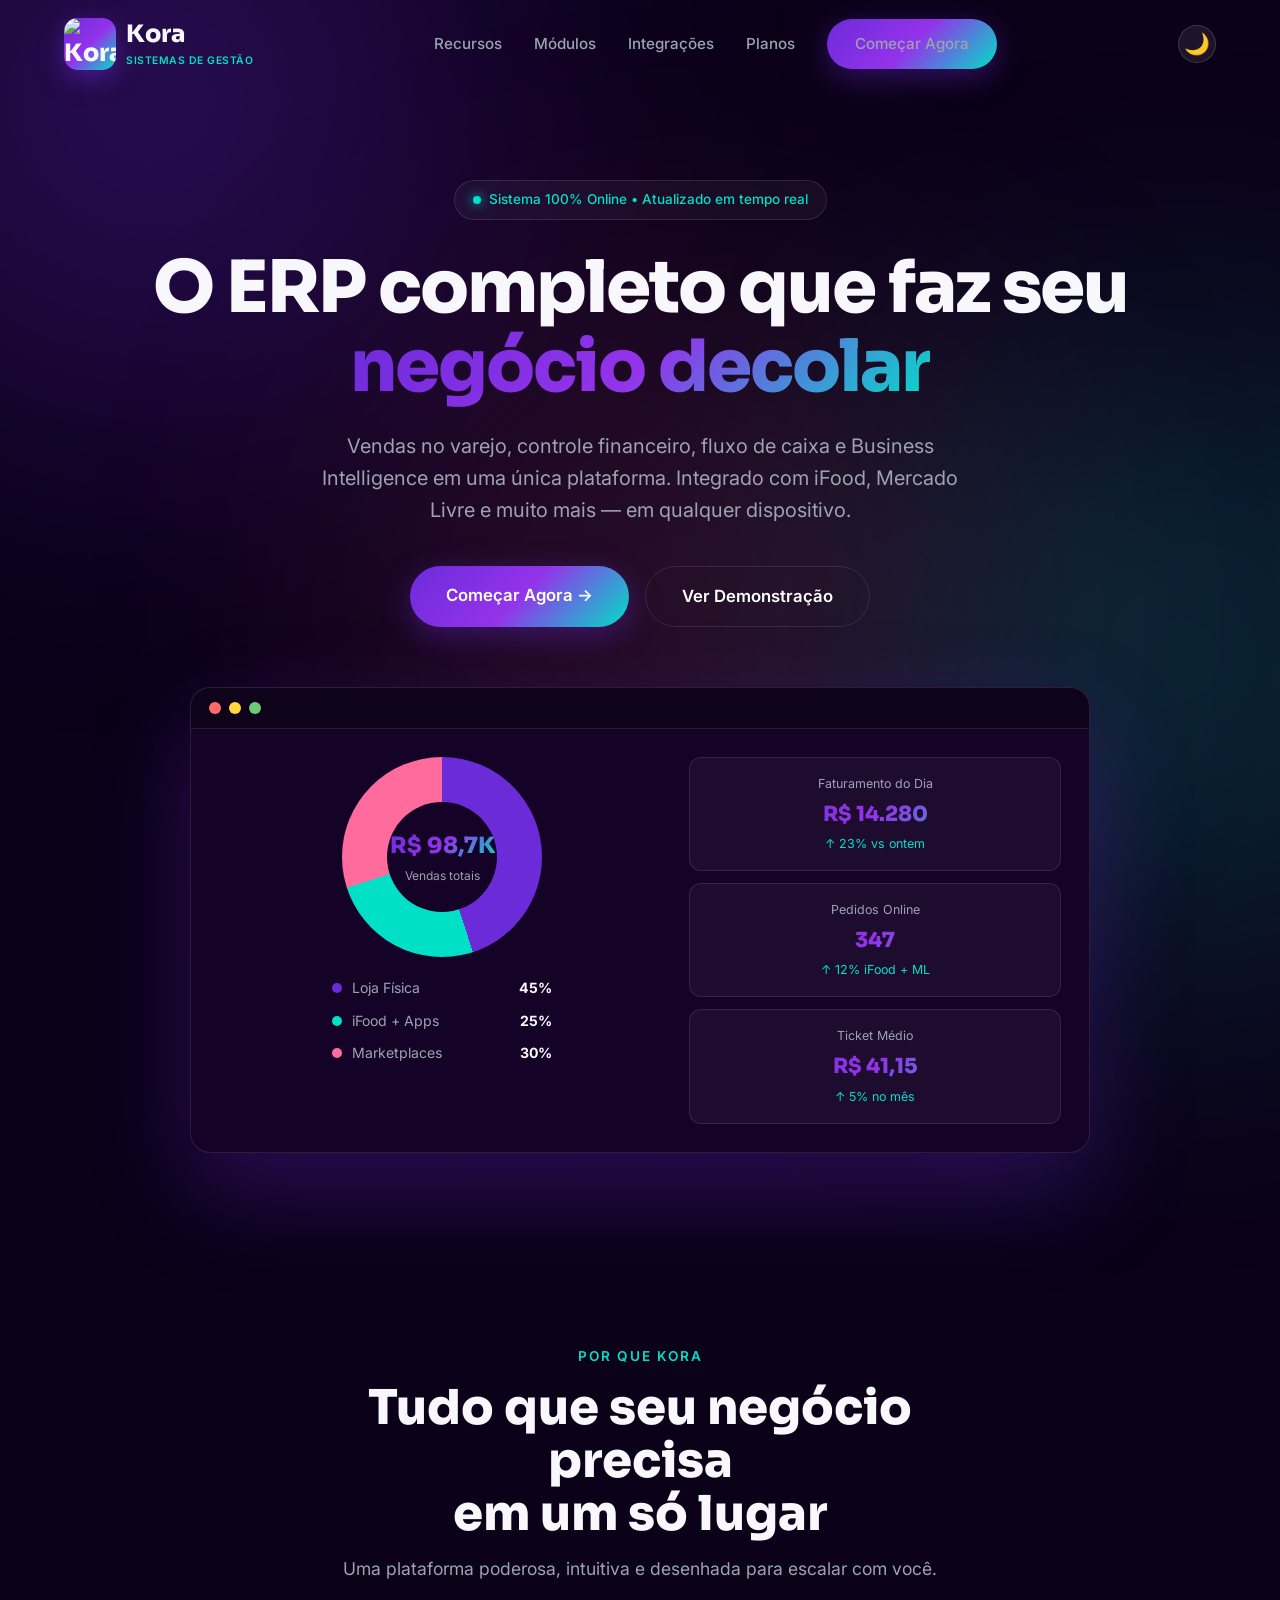
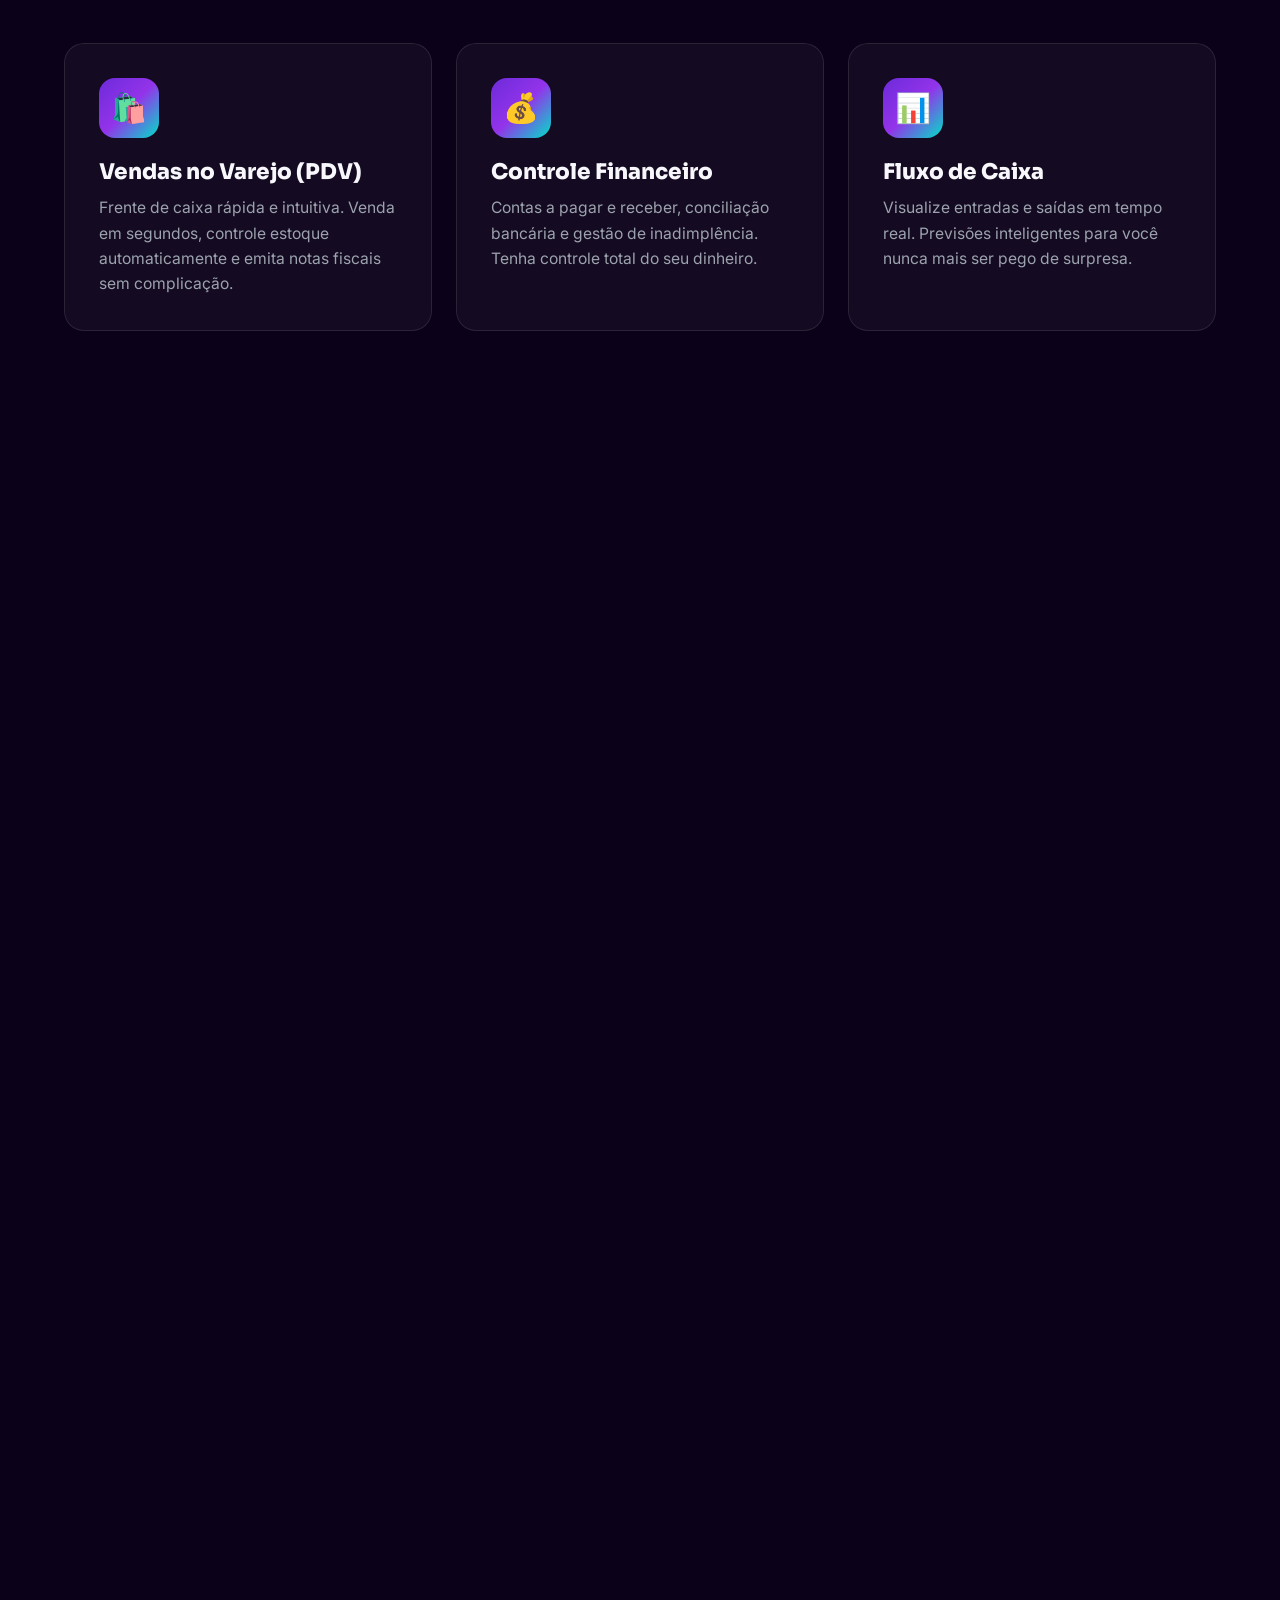
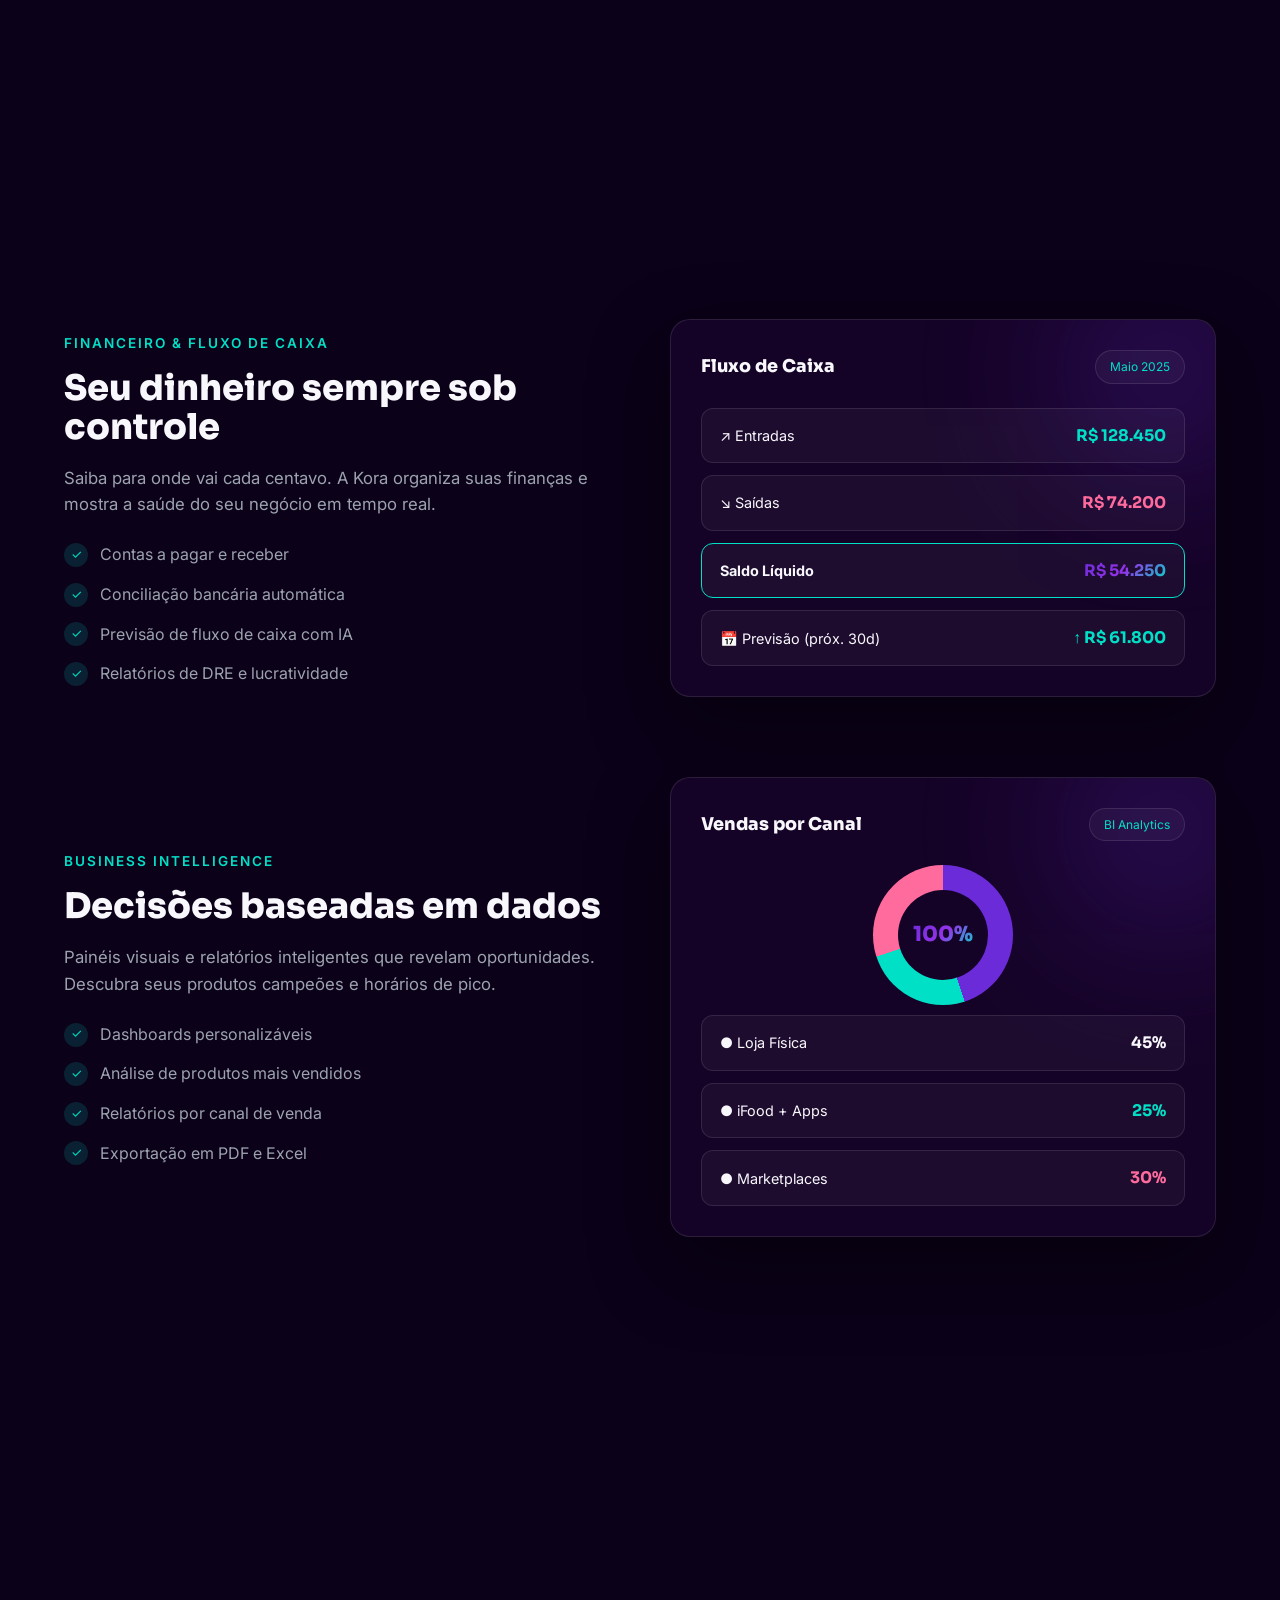
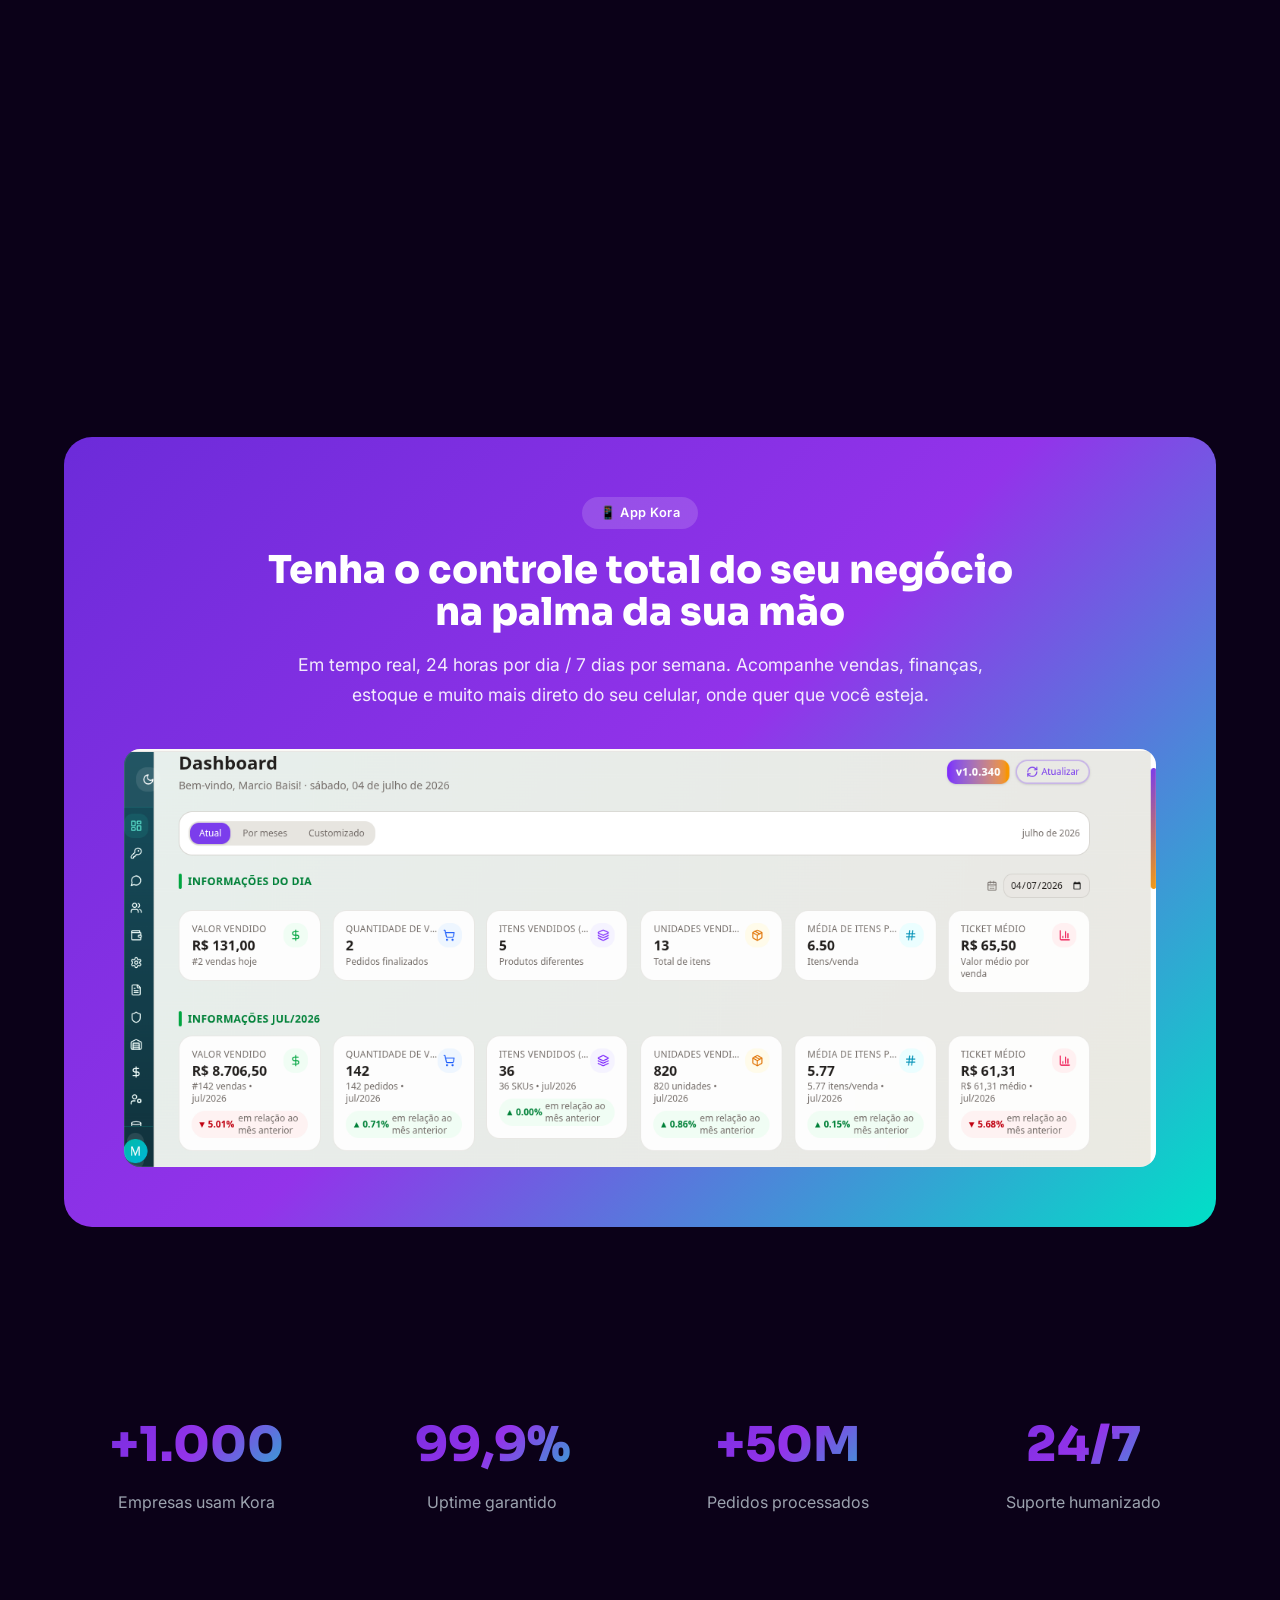
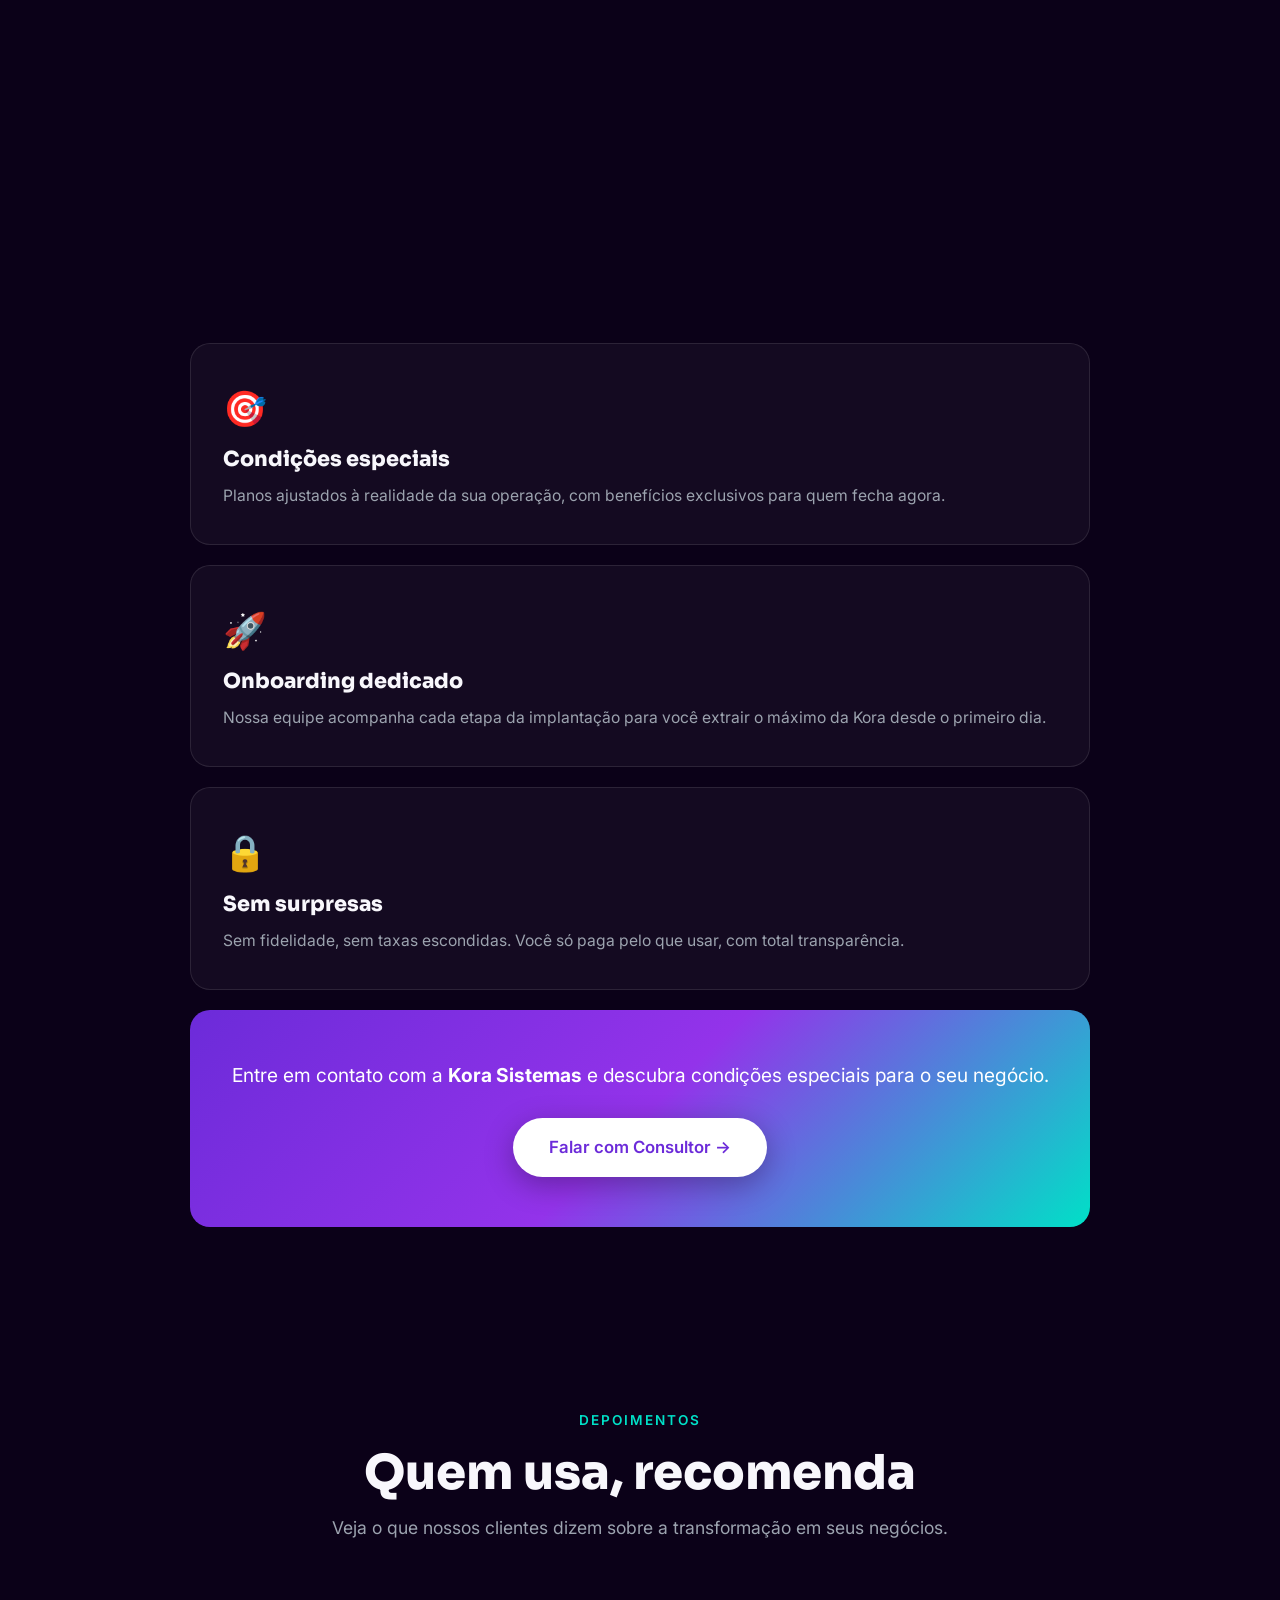
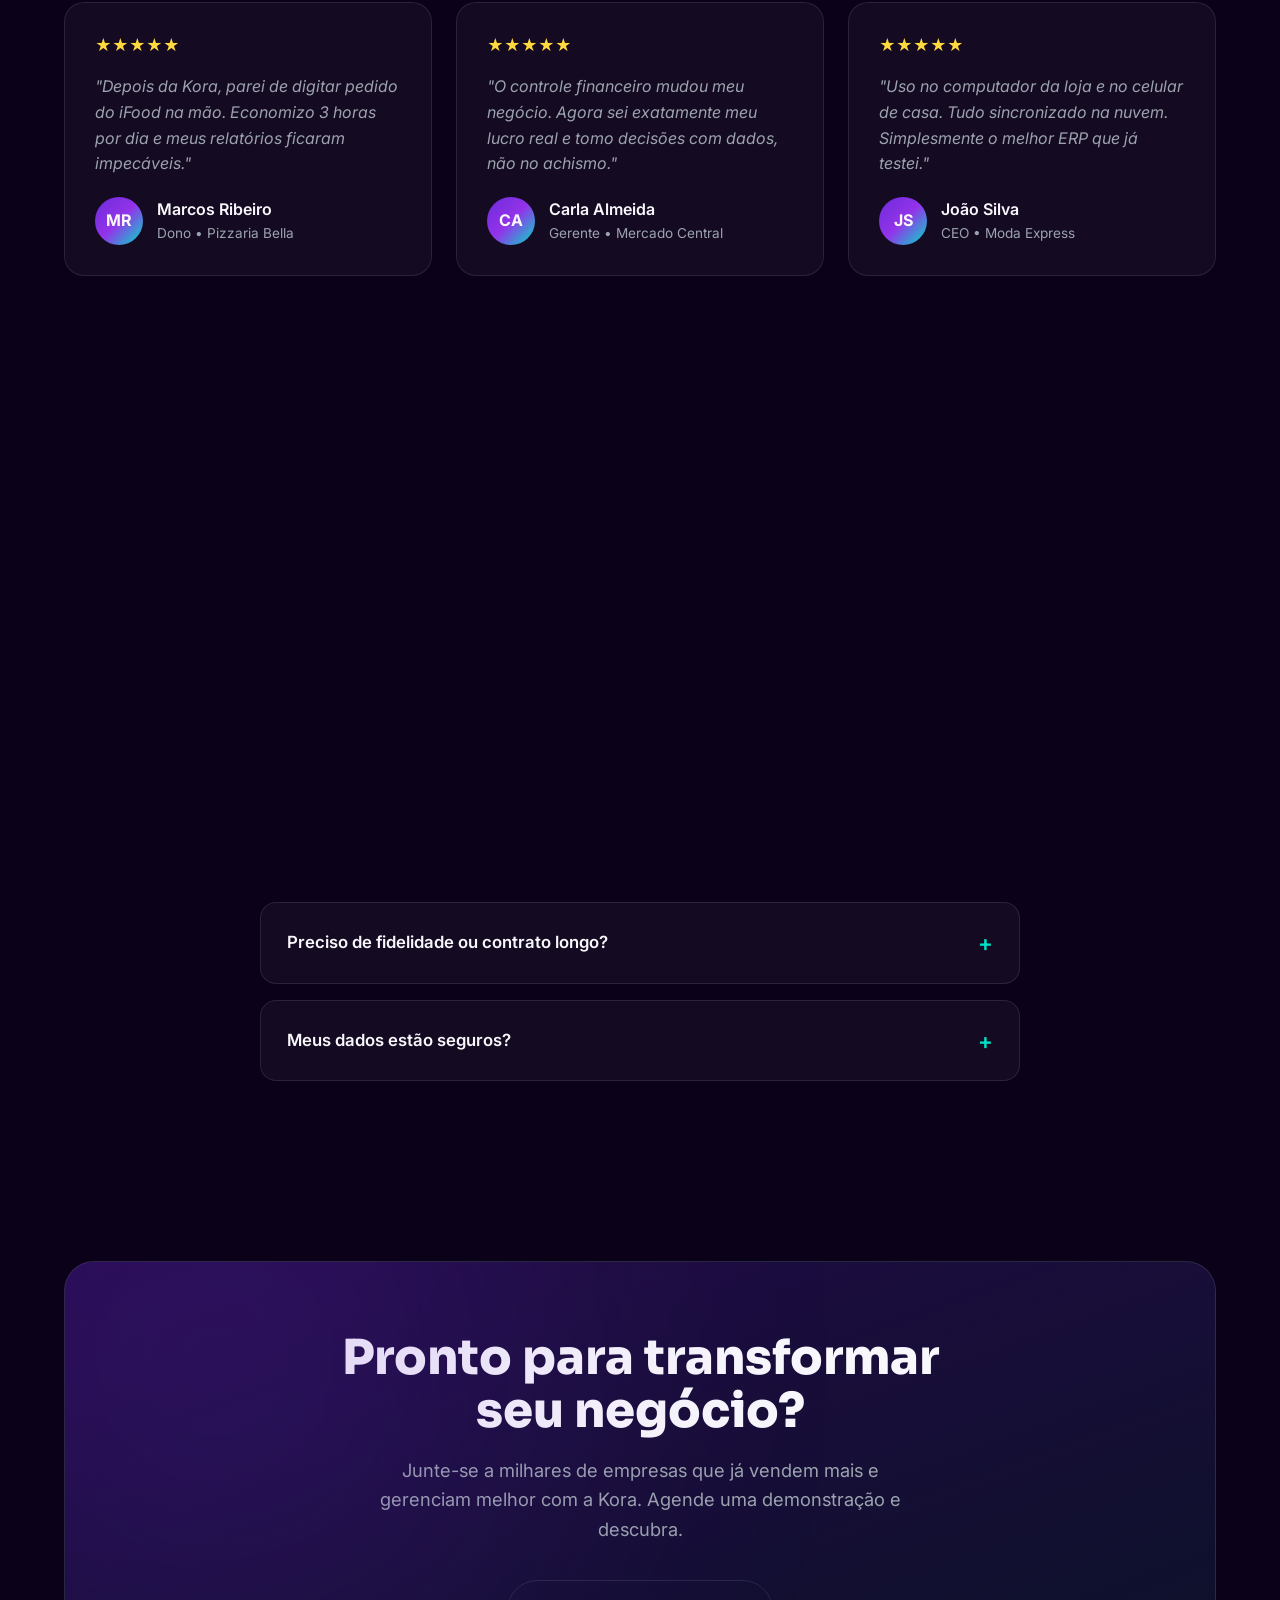
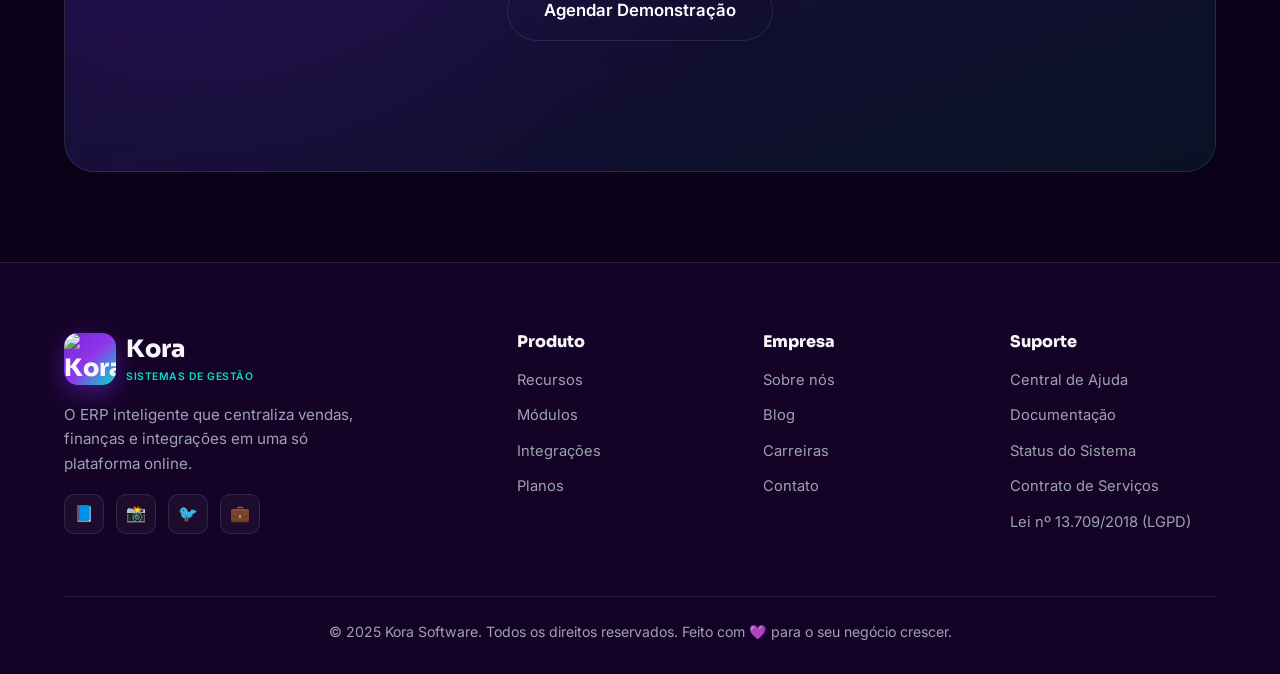
==== index.html @ 8b64c230 "Add app showcase section with images, replace pricing with contact, add parallax button effect" ====
<!DOCTYPE html>
<html lang="pt-BR">
<head>
<meta charset="UTF-8">
<meta name="viewport" content="width=device-width, initial-scale=1.0">
<title>Kora Software | ERP Inteligente para o seu Negócio</title>
<meta name="description" content="Sistema ERP multifuncional online. Vendas no varejo, controle financeiro, fluxo de caixa, BI e integração com iFood, UberEats, 99Food, Mercado Livre e muito mais.">
<link rel="preconnect" href="https://fonts.googleapis.com">
<link href="https://fonts.googleapis.com/css2?family=Inter:wght@300;400;500;600;700;800;900&family=Sora:wght@400;600;700;800&display=swap" rel="stylesheet">
<style>
  :root{
    --primary:#6C2BD9;
    --primary-light:#9333EA;
    --accent:#00E0C7;
    --accent-2:#FF6B9D;
    --dark:#0B0118;
    --dark-2:#150327;
    --gray:#9CA3AF;
    --light:#F8F7FC;
    --card:rgba(255,255,255,0.04);
    --border:rgba(255,255,255,0.1);
    --gradient:linear-gradient(135deg,#6C2BD9 0%,#9333EA 50%,#00E0C7 100%);
    --gradient-2:linear-gradient(135deg,#FF6B9D 0%,#9333EA 100%);
    --nav-hover:#fff;
    --btn-color:#fff;
    --btn-hover-bg:rgba(255,255,255,0.08);
    --header-bg:rgba(11,1,24,0.8);
    --mockup-bar-bg:rgba(0,0,0,0.3);
    --glow-opacity:0.35;
    --glow2-opacity:0.2;
    --glow3-opacity:0.15;
    --featured-bg:linear-gradient(160deg,rgba(108,43,217,0.2),rgba(0,224,199,0.05));
    --cta-bg:linear-gradient(160deg,rgba(108,43,217,0.25),rgba(0,224,199,0.08));
    --navbar-mobile-bg:var(--dark-2);
    --module-bg:var(--dark-2);
  }
  *{margin:0;padding:0;box-sizing:border-box;}
  html{scroll-behavior:smooth;}
  body{
    font-family:'Inter',sans-serif;
    background:var(--dark);
    color:var(--light);
    overflow-x:hidden;
    line-height:1.6;
  }
  h1,h2,h3,h4{font-family:'Sora',sans-serif;font-weight:800;line-height:1.1;}
  a{text-decoration:none;color:inherit;}
  .container{max-width:1200px;margin:0 auto;padding:0 24px;}
  .gradient-text{
    background:var(--gradient);
    -webkit-background-clip:text;
    background-clip:text;
    -webkit-text-fill-color:transparent;
  }

  [data-theme="light"]{
    --dark:#f5f5f7;
    --dark-2:#fff;
    --gray:#6b7280;
    --light:#1a1a2e;
    --card:#fff;
    --border:rgba(0,0,0,0.08);
    --accent:#0d9488;
    --accent-2:#e11d48;
    --gradient:linear-gradient(135deg,#6C2BD9 0%,#9333EA 50%,#0d9488 100%);
    --gradient-2:linear-gradient(135deg,#e11d48 0%,#9333EA 100%);
    --nav-hover:var(--light);
    --btn-color:var(--light);
    --btn-hover-bg:rgba(0,0,0,0.06);
    --header-bg:rgba(255,255,255,0.85);
    --mockup-bar-bg:rgba(0,0,0,0.04);
    --glow-opacity:0.12;
    --glow2-opacity:0.06;
    --glow3-opacity:0.04;
    --featured-bg:linear-gradient(160deg,rgba(108,43,217,0.06),rgba(13,148,136,0.03));
    --cta-bg:linear-gradient(160deg,rgba(108,43,217,0.08),rgba(13,148,136,0.04));
    --navbar-mobile-bg:var(--card);
    --module-bg:var(--card);
  }

  /* Background glow */
  .bg-glow{
    position:fixed;
    width:600px;height:600px;
    border-radius:50%;
    filter:blur(150px);
    opacity:var(--glow-opacity);
    z-index:0;
    pointer-events:none;
    transform:translateZ(0);
  }
  .glow1{background:var(--primary);top:-200px;left:-150px;}
  .glow2{background:var(--accent);top:40%;right:-200px;opacity:var(--glow2-opacity);}
  .glow3{background:var(--accent-2);bottom:0;left:30%;opacity:var(--glow3-opacity);}

  /* NAVBAR */
  header{
    position:fixed;top:0;left:0;right:0;z-index:1000;
    transition:all .4s ease;
    padding:18px 0;
  }
  header.scrolled{
    background:var(--header-bg);
    -webkit-backdrop-filter:blur(20px);
    backdrop-filter:blur(20px);
    border-bottom:1px solid var(--border);
    padding:12px 0;
  }
  nav{display:flex;align-items:center;justify-content:space-between;}
  .logo{display:flex;align-items:center;gap:10px;font-family:'Sora';font-weight:800;font-size:1.5rem;}
  .logo-icon{
    width:52px;height:52px;border-radius:14px;
    background:var(--gradient);
    display:flex;align-items:center;justify-content:center;
    overflow:hidden;
    box-shadow:0 8px 24px rgba(108,43,217,0.5);
  }
  .logo-icon-img{width:52px;height:52px;object-fit:cover;}
  .nav-links{display:flex;gap:32px;align-items:center;}
  .nav-links a{color:var(--gray);font-size:.95rem;font-weight:500;transition:color .3s;}
  .nav-links a:hover{color:var(--nav-hover);}
  .btn{
    display:inline-block;padding:13px 28px;border-radius:50px;
    font-weight:600;font-size:.95rem;cursor:pointer;border:none;
    transition:all .3s ease;font-family:'Inter';
    will-change:transform;
  }
  .btn-primary{
    background:var(--gradient);color:#fff;
    box-shadow:0 8px 30px rgba(108,43,217,0.4);
  }
  .btn-primary:hover{transform:translateY(-3px);box-shadow:0 12px 40px rgba(108,43,217,0.6);}
  .btn-outline{background:transparent;color:var(--btn-color);border:1px solid var(--border);}
  .btn-outline:hover{background:var(--btn-hover-bg);border-color:var(--accent);}
  .theme-toggle{
    background:none;border:none;cursor:pointer;font-size:1.3rem;
    padding:4px;border-radius:50%;display:flex;align-items:center;justify-content:center;
    transition:all .3s;
    background:rgba(255,255,255,0.08);border:1px solid rgba(255,255,255,0.15);
    width:38px;height:38px;flex-shrink:0;line-height:1;
  }
  .theme-toggle:hover{background:rgba(255,255,255,0.14);border-color:var(--accent);}
  [data-theme="light"] .theme-toggle{
    background:rgba(0,0,0,0.06);border-color:rgba(0,0,0,0.12);
  }
  [data-theme="light"] .theme-toggle:hover{background:rgba(0,0,0,0.1);border-color:var(--accent);}
  .menu-toggle{display:none;background:none;border:none;color:var(--btn-color);font-size:1.8rem;cursor:pointer;}

  /* HERO */
  .hero{padding:180px 0 100px;position:relative;z-index:1;text-align:center;}
  .badge{
    display:inline-flex;align-items:center;gap:8px;
    background:var(--card);border:1px solid var(--border);
    padding:8px 18px;border-radius:50px;font-size:.85rem;
    color:var(--accent);margin-bottom:28px;font-weight:500;
  }
  .badge .dot{width:8px;height:8px;border-radius:50%;background:var(--accent);box-shadow:0 0 12px var(--accent);animation:pulse 1.5s infinite;}
  @keyframes pulse{0%,100%{opacity:1;}50%{opacity:.4;}}
  .hero h1{font-size:clamp(2.5rem,6vw,4.5rem);margin-bottom:24px;letter-spacing:-2px;}
  .hero p{font-size:1.25rem;color:var(--gray);max-width:680px;margin:0 auto 40px;}
  .hero-btns{display:flex;gap:16px;justify-content:center;flex-wrap:wrap;margin-bottom:60px;}
  .btn-lg{padding:16px 36px;font-size:1.05rem;}

  /* Hero dashboard mockup */
  .hero-mockup{
    max-width:900px;margin:0 auto;position:relative;
    border-radius:20px;overflow:hidden;
    border:1px solid var(--border);
    background:var(--dark-2);
    box-shadow:0 40px 100px rgba(108,43,217,0.3);
    animation:float 6s ease-in-out infinite;
  }
  @keyframes float{0%,100%{transform:translateY(0);}50%{transform:translateY(-15px);}}
  .mockup-bar{display:flex;gap:8px;padding:14px 18px;background:var(--mockup-bar-bg);border-bottom:1px solid var(--border);}
  .mockup-bar span{width:12px;height:12px;border-radius:50%;}
  .mockup-bar span:nth-child(1){background:#FF6B6B;}
  .mockup-bar span:nth-child(2){background:#FFD93D;}
  .mockup-bar span:nth-child(3){background:#6BCB77;}
  .mockup-body{padding:28px;}
  .pie-layout{display:grid;grid-template-columns:1.2fr 1fr;gap:24px;align-items:start;}
  .pie-section{display:flex;flex-direction:column;align-items:center;gap:20px;}
  .pie-chart{position:relative;width:200px;height:200px;}
  .pie-donut{
    width:100%;height:100%;border-radius:50%;
    background:conic-gradient(#6C2BD9 0% 45%,#00E0C7 45% 70%,#FF6B9D 70% 100%);
  }
  .pie-center{
    position:absolute;inset:0;display:flex;flex-direction:column;
    align-items:center;justify-content:center;
  }
  .pie-center::after{
    content:'';position:absolute;width:110px;height:110px;border-radius:50%;background:var(--dark-2);z-index:0;
  }
  .pie-center .pie-total{font-family:'Sora';font-size:1.4rem;font-weight:800;z-index:1;}
  .pie-center .pie-sub{font-size:.75rem;color:var(--gray);z-index:1;margin-top:2px;}
  .pie-legend{display:flex;flex-direction:column;gap:10px;width:100%;max-width:220px;}
  .pie-legend-item{display:flex;align-items:center;gap:10px;font-size:.88rem;color:var(--gray);}
  .pie-legend-item .dot{width:10px;height:10px;border-radius:50%;flex-shrink:0;}
  .pie-legend-item strong{color:var(--light);margin-left:auto;}
  .pie-metrics{display:flex;flex-direction:column;gap:12px;}
  .pm-card{background:var(--card);border:1px solid var(--border);border-radius:12px;padding:16px 18px;}
  .pm-label{color:var(--gray);font-size:.78rem;margin-bottom:4px;}
  .pm-value{font-size:1.3rem;font-weight:800;font-family:'Sora';}
  .pm-trend{font-size:.78rem;margin-top:3px;}
  .pm-trend.up{color:var(--accent);}

  /* Section */
  section{position:relative;z-index:1;padding:90px 0;}
  .section-head{text-align:center;max-width:640px;margin:0 auto 60px;}
  .section-head .tag{color:var(--accent);font-weight:600;text-transform:uppercase;letter-spacing:2px;font-size:.85rem;}
  .section-head h2{font-size:clamp(2rem,4vw,3rem);margin:14px 0;}
  .section-head p{color:var(--gray);font-size:1.1rem;}

  /* Logos strip */
  /* Features grid */
  .features-grid{display:grid;grid-template-columns:repeat(auto-fit,minmax(300px,1fr));gap:24px;}
  .feature-card{
    background:var(--card);border:1px solid var(--border);
    border-radius:20px;padding:34px;transition:all .4s ease;
    position:relative;overflow:hidden;
  }
  .feature-card::before{
    content:'';position:absolute;top:0;left:0;right:0;height:3px;
    background:var(--gradient);transform:scaleX(0);transform-origin:left;transition:transform .4s;
  }
  .feature-card:hover{transform:translateY(-8px);border-color:rgba(108,43,217,0.5);background:rgba(108,43,217,0.06);}
  .feature-card:hover::before{transform:scaleX(1);}
  .feature-icon{
    width:60px;height:60px;border-radius:16px;
    background:var(--gradient);display:flex;align-items:center;justify-content:center;
    font-size:1.8rem;margin-bottom:22px;
  }
  .feature-card h3{font-size:1.35rem;margin-bottom:12px;}
  .feature-card p{color:var(--gray);font-size:.98rem;}

  /* Modules */
  .modules{display:flex;flex-direction:column;gap:80px;}
  .module-row{display:grid;grid-template-columns:1fr 1fr;gap:60px;align-items:center;}
  .module-row.reverse .module-visual{order:2;}
  .module-text .m-tag{color:var(--accent);font-weight:600;font-size:.85rem;text-transform:uppercase;letter-spacing:2px;}
  .module-text h3{font-size:2.2rem;margin:14px 0 18px;}
  .module-text p{color:var(--gray);font-size:1.05rem;margin-bottom:24px;}
  .module-text ul{list-style:none;display:flex;flex-direction:column;gap:14px;}
  .module-text ul li{display:flex;align-items:center;gap:12px;color:var(--gray);}
  .module-text ul li .check{
    width:24px;height:24px;border-radius:50%;background:rgba(0,224,199,0.15);
    color:var(--accent);display:flex;align-items:center;justify-content:center;font-size:.8rem;flex-shrink:0;
  }
  .module-visual{
    background:var(--module-bg);border:1px solid var(--border);
    border-radius:20px;padding:30px;min-height:340px;
    box-shadow:0 30px 80px rgba(0,0,0,0.4);position:relative;overflow:hidden;
  }
  .module-visual .mv-glow{position:absolute;width:200px;height:200px;border-radius:50%;background:var(--primary);filter:blur(80px);opacity:.3;top:-50px;right:-50px;}
  .module-visual .mv-img{width:100%;height:auto;display:block;border-radius:0;}
  .mv-header{display:flex;justify-content:space-between;align-items:center;margin-bottom:24px;position:relative;}
  .mv-header h4{font-size:1.1rem;}
  .mv-header .mv-pill{background:var(--card);border:1px solid var(--border);padding:6px 14px;border-radius:50px;font-size:.75rem;color:var(--accent);}
  .mv-list{display:flex;flex-direction:column;gap:12px;position:relative;}
  .mv-item{display:flex;justify-content:space-between;align-items:center;background:var(--card);border:1px solid var(--border);border-radius:12px;padding:14px 18px;}
  .mv-item .mv-name{font-size:.9rem;}
  .mv-item .mv-val{font-weight:700;font-family:'Sora';}
  .mv-item .mv-val.green{color:var(--accent);}
  .mv-item .mv-val.pink{color:var(--accent-2);}
  .donut{width:140px;height:140px;border-radius:50%;margin:10px auto;
    background:conic-gradient(var(--primary) 0% 45%,var(--accent) 45% 70%,var(--accent-2) 70% 100%);
    display:flex;align-items:center;justify-content:center;position:relative;}
  .donut::after{content:'';width:90px;height:90px;border-radius:50%;background:var(--dark-2);}
  .donut span{position:absolute;font-family:'Sora';font-weight:800;font-size:1.3rem;}

  /* Integrations */
  .integrations{text-align:center;}
  .int-grid{display:grid;grid-template-columns:repeat(auto-fit,minmax(150px,1fr));gap:20px;margin-top:50px;}
  .int-card{
    background:var(--card);border:1px solid var(--border);border-radius:18px;
    padding:30px 20px;transition:all .4s;display:flex;flex-direction:column;align-items:center;gap:14px;
  }
  .int-card:hover{transform:translateY(-6px) scale(1.03);background:rgba(255,255,255,0.07);border-color:var(--accent);}
  .int-logo{
    width:64px;height:64px;border-radius:16px;display:flex;align-items:center;justify-content:center;
    line-height:0;
  }
  .int-card span{font-weight:600;font-size:.95rem;}

  /* Platform compatibility */
  .platform-banner{
    background:var(--gradient);border-radius:28px;padding:60px;text-align:center;
    position:relative;overflow:hidden;
  }
  .platform-banner h2{font-size:2.4rem;margin-bottom:16px;color:#fff;}
  .platform-banner p{color:rgba(255,255,255,0.9);max-width:600px;margin:0 auto 30px;font-size:1.1rem;}
  .platform-icons{display:flex;justify-content:center;gap:40px;flex-wrap:wrap;}
  .platform-icons div{display:flex;flex-direction:column;align-items:center;gap:8px;color:#fff;font-weight:600;}
  .platform-icons .pi-icon{font-size:2.5rem;}

  /* App Showcase (replaces old platform-banner content) */
  .app-showcase{text-align:center;}
  .app-showcase .app-text{margin-bottom:40px;}
  .app-showcase .app-text h2{font-size:2.4rem;margin-bottom:16px;color:#fff;}
  .app-showcase .app-text p{color:rgba(255,255,255,0.9);font-size:1.1rem;line-height:1.7;max-width:700px;margin:0 auto;}
  .app-showcase .app-text .tagline{display:inline-block;background:rgba(255,255,255,0.15);padding:6px 18px;border-radius:50px;font-size:.8rem;font-weight:600;margin-bottom:20px;color:#fff;letter-spacing:.5px;}
  .app-showcase .app-image .img-wrap{position:relative;width:100%;border-radius:16px;overflow:hidden;}
  .app-showcase .app-image img{width:100%;height:auto;display:block;border-radius:0;box-shadow:0 25px 70px rgba(0,0,0,0.4);}
  .app-showcase .app-image .img-wrap::after{content:'';position:absolute;inset:0;border-radius:16px;box-shadow:inset 0 0 0 1px rgba(255,255,255,0.1);pointer-events:none;}

  /* Stats */
  .stats-row{display:grid;grid-template-columns:repeat(4,1fr);gap:30px;text-align:center;}
  .stat-big .num{font-size:3rem;font-family:'Sora';font-weight:800;}
  .stat-big .desc{color:var(--gray);margin-top:6px;}

  /* Contact Sales (replaces old pricing) */
  .contact-sales{max-width:900px;margin:0 auto;}
  .contact-sales .cs-card{
    background:var(--card);border:1px solid var(--border);border-radius:20px;
    padding:36px 32px;display:flex;flex-direction:column;gap:12px;margin-bottom:20px;
    transition:all .4s;
  }
  .contact-sales .cs-card:hover{transform:translateY(-4px);border-color:var(--accent);}
  .contact-sales .cs-icon{font-size:2.2rem;}
  .contact-sales .cs-card h3{font-size:1.3rem;}
  .contact-sales .cs-card p{color:var(--gray);font-size:.98rem;line-height:1.6;}
  .contact-sales .cs-cta{
    background:var(--gradient);border-radius:20px;padding:50px 40px;
    text-align:center;margin-top:12px;
  }
  .contact-sales .cs-cta p{color:#fff;font-size:1.2rem;margin-bottom:28px;line-height:1.6;}
  .contact-sales .cs-cta .btn{background:#fff;color:var(--primary);box-shadow:0 8px 30px rgba(0,0,0,0.3);}
  .contact-sales .cs-cta .btn:hover{transform:translateY(-3px);box-shadow:0 12px 40px rgba(0,0,0,0.4);}

  /* Testimonials */
  .testi-grid{display:grid;grid-template-columns:repeat(3,1fr);gap:24px;}
  .testi-card{background:var(--card);border:1px solid var(--border);border-radius:20px;padding:30px;}
  .testi-card .stars{color:#FFD93D;margin-bottom:16px;}
  .testi-card p{color:var(--gray);font-style:italic;margin-bottom:20px;}
  .testi-author{display:flex;align-items:center;gap:14px;}
  .testi-avatar{width:48px;height:48px;border-radius:50%;background:var(--gradient);display:flex;align-items:center;justify-content:center;font-weight:700;}
  .testi-author .name{font-weight:600;}
  .testi-author .role{color:var(--gray);font-size:.85rem;}

  /* CTA */
  .cta-section{text-align:center;}
  .cta-box{
    background:var(--cta-bg);
    border:1px solid var(--border);border-radius:30px;padding:70px 40px;
    position:relative;overflow:hidden;
  }
  .cta-box h2{font-size:clamp(2rem,4vw,3rem);margin-bottom:18px;}
  .cta-box p{color:var(--gray);font-size:1.15rem;max-width:560px;margin:0 auto 36px;}

  /* FAQ */
  .faq-list{max-width:760px;margin:0 auto;display:flex;flex-direction:column;gap:16px;}
  .faq-item{background:var(--card);border:1px solid var(--border);border-radius:16px;overflow:hidden;}
  .faq-q{padding:22px 26px;cursor:pointer;display:flex;justify-content:space-between;align-items:center;font-weight:600;font-size:1.05rem;}
  .faq-q .ic{transition:transform .3s;color:var(--accent);font-size:1.4rem;}
  .faq-item.open .faq-q .ic{transform:rotate(45deg);}
  .faq-a{max-height:0;overflow:hidden;transition:max-height .4s ease;color:var(--gray);}
  .faq-a p{padding:0 26px 22px;}

  /* Footer */
  footer{background:var(--dark-2);border-top:1px solid var(--border);padding:70px 0 30px;position:relative;z-index:1;}
  .footer-grid{display:grid;grid-template-columns:2fr 1fr 1fr 1fr;gap:40px;margin-bottom:50px;}
  .footer-brand p{color:var(--gray);margin:18px 0;max-width:300px;font-size:.95rem;}
  .footer-col h4{font-size:1rem;margin-bottom:18px;}
  .footer-col a{display:block;color:var(--gray);margin-bottom:12px;font-size:.92rem;transition:color .3s;}
  .footer-col a:hover{color:var(--accent);}
  .social{display:flex;gap:12px;}
  .social a{width:40px;height:40px;border-radius:10px;background:var(--card);border:1px solid var(--border);display:flex;align-items:center;justify-content:center;transition:all .3s;}
  .social a:hover{background:var(--gradient);transform:translateY(-3px);}
  .footer-bottom{border-top:1px solid var(--border);padding-top:24px;text-align:center;color:var(--gray);font-size:.88rem;}

  /* Reveal animation */
  .reveal{opacity:0;transform:translateY(40px);transition:all .8s cubic-bezier(.16,1,.3,1);}
  .reveal.visible{opacity:1;transform:translateY(0);}

  /* Mobile */
  @media(max-width:880px){
    .nav-links{
      position:fixed;top:0;right:-100%;width:75%;height:100vh;
      background:var(--navbar-mobile-bg);flex-direction:column;justify-content:center;
      gap:28px;transition:right .4s ease;border-left:1px solid var(--border);
    }
    .nav-links.active{right:0;}
    .menu-toggle{display:block;z-index:1100;}
    .module-row{grid-template-columns:1fr;gap:30px;}
    .module-row.reverse .module-visual{order:0;}
    .pie-layout{grid-template-columns:1fr;}
    .pie-chart{width:160px;height:160px;}
    .pie-center::after{width:90px;height:90px;}
    .stats-row{grid-template-columns:repeat(2,1fr);gap:30px 16px;}
    .testi-grid{grid-template-columns:1fr;}
    .footer-grid{grid-template-columns:1fr 1fr;}
    .platform-banner{padding:40px 24px;}
    .app-showcase .app-text h2{font-size:1.8rem;}
    .app-showcase .app-text{margin-bottom:24px;}
    .bg-glow{display:none;}
  }
</style>
</head>
<body>

<div class="bg-glow glow1"></div>
<div class="bg-glow glow2"></div>
<div class="bg-glow glow3"></div>

<!-- HEADER -->
<header id="header">
  <div class="container">
    <nav>
      <a href="#" class="logo">
        <div class="logo-icon"><img src="kora_logo.png" alt="Kora" class="logo-icon-img"></div>
        <div style="display:flex;flex-direction:column;line-height:1.1;">
          <span style="font-size:1.5rem;">Kora</span>
          <span style="font-family:'Inter',sans-serif;font-size:.65rem;font-weight:600;letter-spacing:.5px;color:var(--accent);text-transform:uppercase;margin-top:8px;">Sistemas de Gestão</span>
        </div>
      </a>
      <div class="nav-links" id="navLinks">
        <a href="#recursos">Recursos</a>
        <a href="#modulos">Módulos</a>
        <a href="#integracoes">Integrações</a>
        <a href="#precos">Planos</a>
        <a href="#contato" class="btn btn-primary">Começar Agora</a>
      </div>
      <button class="theme-toggle" id="themeToggle" aria-label="Alternar tema">🌙</button>
      <button class="menu-toggle" id="menuToggle">☰</button>
    </nav>
  </div>
</header>

<!-- HERO -->
<section class="hero">
  <div class="container">
    <div class="badge"><span class="dot"></span> Sistema 100% Online • Atualizado em tempo real</div>
    <h1>O ERP completo que faz seu<br><span class="gradient-text">negócio decolar</span></h1>
    <p>Vendas no varejo, controle financeiro, fluxo de caixa e Business Intelligence em uma única plataforma. Integrado com iFood, Mercado Livre e muito mais — em qualquer dispositivo.</p>
    <div class="hero-btns">
      <a href="#precos" class="btn btn-primary btn-lg">Começar Agora →</a>
      <a href="#modulos" class="btn btn-outline btn-lg">Ver Demonstração</a>
    </div>

    <!-- Dashboard Mockup -->
    <div class="hero-mockup">
      <div class="mockup-bar"><span></span><span></span><span></span></div>
      <div class="mockup-body pie-layout">
        <div class="pie-section">
          <div class="pie-chart">
            <div class="pie-donut"></div>
            <div class="pie-center">
              <span class="pie-total gradient-text">R$ 98,7K</span>
              <span class="pie-sub">Vendas totais</span>
            </div>
          </div>
          <div class="pie-legend">
            <div class="pie-legend-item"><span class="dot" style="background:#6C2BD9"></span>Loja Física <strong>45%</strong></div>
            <div class="pie-legend-item"><span class="dot" style="background:#00E0C7"></span>iFood + Apps <strong>25%</strong></div>
            <div class="pie-legend-item"><span class="dot" style="background:#FF6B9D"></span>Marketplaces <strong>30%</strong></div>
          </div>
        </div>
        <div class="pie-metrics">
          <div class="pm-card">
            <div class="pm-label">Faturamento do Dia</div>
            <div class="pm-value gradient-text">R$ 14.280</div>
            <div class="pm-trend up">↑ 23% vs ontem</div>
          </div>
          <div class="pm-card">
            <div class="pm-label">Pedidos Online</div>
            <div class="pm-value gradient-text">347</div>
            <div class="pm-trend up">↑ 12% iFood + ML</div>
          </div>
          <div class="pm-card">
            <div class="pm-label">Ticket Médio</div>
            <div class="pm-value gradient-text">R$ 41,15</div>
            <div class="pm-trend up">↑ 5% no mês</div>
          </div>
        </div>
      </div>
    </div>
  </div>
</section>



<!-- RECURSOS -->
<section id="recursos">
  <div class="container">
    <div class="section-head reveal">
      <span class="tag">Por que Kora</span>
      <h2>Tudo que seu negócio precisa<br>em um só lugar</h2>
      <p>Uma plataforma poderosa, intuitiva e desenhada para escalar com você.</p>
    </div>
    <div class="features-grid">
      <div class="feature-card reveal">
        <div class="feature-icon">🛍️</div>
        <h3>Vendas no Varejo (PDV)</h3>
        <p>Frente de caixa rápida e intuitiva. Venda em segundos, controle estoque automaticamente e emita notas fiscais sem complicação.</p>
      </div>
      <div class="feature-card reveal">
        <div class="feature-icon">💰</div>
        <h3>Controle Financeiro</h3>
        <p>Contas a pagar e receber, conciliação bancária e gestão de inadimplência. Tenha controle total do seu dinheiro.</p>
      </div>
      <div class="feature-card reveal">
        <div class="feature-icon">📊</div>
        <h3>Fluxo de Caixa</h3>
        <p>Visualize entradas e saídas em tempo real. Previsões inteligentes para você nunca mais ser pego de surpresa.</p>
      </div>
      <div class="feature-card reveal">
        <div class="feature-icon">📈</div>
        <h3>Business Intelligence</h3>
        <p>Dashboards e relatórios avançados que transformam dados em decisões. Saiba exatamente o que vende mais.</p>
      </div>
      <div class="feature-card reveal">
        <div class="feature-icon">📦</div>
        <h3>Gestão de Estoque</h3>
        <p>Controle de entradas, saídas e alertas de reposição automáticos. Nunca mais perca uma venda por falta de produto.</p>
      </div>
      <div class="feature-card reveal">
        <div class="feature-icon">🔗</div>
        <h3>Integrações Totais</h3>
        <p>Receba pedidos do iFood, UberEats, 99Food e Mercado Livre direto no sistema, sem digitação manual.</p>
      </div>
    </div>
  </div>
</section>

<!-- MÓDULOS -->
<section id="modulos">
  <div class="container">
    <div class="section-head reveal">
      <span class="tag">Módulos Inteligentes</span>
      <h2>Conheça o poder da Kora</h2>
      <p>Cada módulo foi pensado para resolver um problema real do seu dia a dia.</p>
    </div>

    <div class="modules">
      <!-- Módulo 1 -->
      <div class="module-row reveal" style="grid-template-columns:1fr;">
        <div class="module-text" style="max-width:700px;margin:0 auto;text-align:center;">
          <span class="m-tag">PDV & Vendas</span>
          <h3>Venda mais, com menos esforço</h3>
          <p>Um ponto de venda completo e rápido. Aceite todas as formas de pagamento e fidelize seus clientes.</p>
          <ul style="display:inline-flex;flex-wrap:wrap;gap:14px 28px;justify-content:center;text-align:left;">
            <li><span class="check">✓</span> Frente de caixa ágil e moderna</li>
            <li><span class="check">✓</span> Emissão de NFC-e e NF-e automática</li>
            <li><span class="check">✓</span> Pix, cartão, dinheiro e carteira digital</li>
            <li><span class="check">✓</span> Programa de fidelidade integrado</li>
          </ul>
        </div>
        <div class="module-visual" style="padding:0;">
          <img src="kora02.png" alt="PDV Kora - Vendas no varejo" class="mv-img">
        </div>
      </div>

      <!-- Módulo 2 -->
      <div class="module-row reverse reveal">
        <div class="module-text">
          <span class="m-tag">Financeiro & Fluxo de Caixa</span>
          <h3>Seu dinheiro sempre sob controle</h3>
          <p>Saiba para onde vai cada centavo. A Kora organiza suas finanças e mostra a saúde do seu negócio em tempo real.</p>
          <ul>
            <li><span class="check">✓</span> Contas a pagar e receber</li>
            <li><span class="check">✓</span> Conciliação bancária automática</li>
            <li><span class="check">✓</span> Previsão de fluxo de caixa com IA</li>
            <li><span class="check">✓</span> Relatórios de DRE e lucratividade</li>
          </ul>
        </div>
        <div class="module-visual">
          <div class="mv-glow"></div>
          <div class="mv-header"><h4>Fluxo de Caixa</h4><span class="mv-pill">Maio 2025</span></div>
          <div class="mv-list">
            <div class="mv-item"><span class="mv-name">↗ Entradas</span><span class="mv-val green">R$ 128.450</span></div>
            <div class="mv-item"><span class="mv-name">↘ Saídas</span><span class="mv-val pink">R$ 74.200</span></div>
            <div class="mv-item" style="border-color:var(--accent)"><span class="mv-name"><strong>Saldo Líquido</strong></span><span class="mv-val gradient-text">R$ 54.250</span></div>
            <div class="mv-item"><span class="mv-name">📅 Previsão (próx. 30d)</span><span class="mv-val green">↑ R$ 61.800</span></div>
          </div>
        </div>
      </div>

      <!-- Módulo 3 -->
      <div class="module-row reveal">
        <div class="module-text">
          <span class="m-tag">Business Intelligence</span>
          <h3>Decisões baseadas em dados</h3>
          <p>Painéis visuais e relatórios inteligentes que revelam oportunidades. Descubra seus produtos campeões e horários de pico.</p>
          <ul>
            <li><span class="check">✓</span> Dashboards personalizáveis</li>
            <li><span class="check">✓</span> Análise de produtos mais vendidos</li>
            <li><span class="check">✓</span> Relatórios por canal de venda</li>
            <li><span class="check">✓</span> Exportação em PDF e Excel</li>
          </ul>
        </div>
        <div class="module-visual">
          <div class="mv-glow"></div>
          <div class="mv-header"><h4>Vendas por Canal</h4><span class="mv-pill">BI Analytics</span></div>
          <div class="donut"><span class="gradient-text">100%</span></div>
          <div class="mv-list">
            <div class="mv-item"><span class="mv-name">● Loja Física</span><span class="mv-val">45%</span></div>
            <div class="mv-item"><span class="mv-name">● iFood + Apps</span><span class="mv-val green">25%</span></div>
            <div class="mv-item"><span class="mv-name">● Marketplaces</span><span class="mv-val pink">30%</span></div>
          </div>
        </div>
      </div>
    </div>
  </div>
</section>

<!-- INTEGRAÇÕES -->
<section id="integracoes">
  <div class="container integrations">
    <div class="section-head reveal">
      <span class="tag">Conectado a tudo</span>
      <h2>Integração com todas as<br>plataformas do mercado</h2>
      <p>Centralize todos os seus pedidos em um só lugar. Sem digitação manual, sem erros, sem dor de cabeça.</p>
    </div>
    <div class="int-grid">
      <div class="int-card reveal"><div class="int-logo" style="background:#EA1D2C"><svg viewBox="0 0 24 24" width="32" height="32"><path d="M8.428 1.67c-4.65 0-7.184 4.149-7.184 6.998 0 2.294 2.2 3.299 4.25 3.299l-.006-.006c4.244 0 7.184-3.854 7.184-6.998 0-2.29-2.175-3.293-4.244-3.293zm11.328 0c-4.65 0-7.184 4.149-7.184 6.998 0 2.294 2.2 3.299 4.25 3.299l-.006-.006C21.061 11.96 24 8.107 24 4.963c0-2.29-2.18-3.293-4.244-3.293zM14.172 14.52l2.435 1.834c-2.17 2.07-6.124 3.525-9.353 3.17A8.913 8.913 0 01.23 14.541H0a9.598 9.598 0 008.828 7.758c3.814.24 7.323-.905 9.947-3.13l-.004.007 1.08 2.988 1.555-7.623-7.234-.02Z" fill="#fff"/></svg></div><span>iFood</span></div>
      <div class="int-card reveal"><div class="int-logo" style="background:#06C167"><svg viewBox="0 0 24 24" width="32" height="32"><path d="M0 2.8645v4.9972c0 1.8834 1.3315 3.1297 3.0835 3.1297a2.9652 2.9652 0 0 0 2.1502-.876v.7425H6.445V2.8645H5.223v4.9339c0 1.2642-.8696 2.1198-1.9954 2.122-1.1386-.0023-1.997-.834-1.997-2.122V2.8645zm7.3625 0v7.9934h1.163v-.7318a2.9915 2.9915 0 0 0 2.1177.876c1.714.048 3.1295-1.3283 3.1295-3.0429s-1.4155-3.091-3.1295-3.0429a2.9674 2.9674 0 0 0-2.107.876V2.8645zm9.8857 2.0561c-1.6752-.0074-3.0369 1.3492-3.0356 3.0245 0 1.7366 1.3732 3.0373 3.1537 3.0373a3.123 3.123 0 0 0 2.5578-1.2438l-.8495-.6177a2.0498 2.0498 0 0 1-1.7083.8585c-.9763.0126-1.8147-.6915-1.971-1.6553h4.818v-.379c0-1.734-1.254-3.0238-2.9638-3.0245zm6.1632.0667a1.5943 1.5943 0 0 0-1.376.7657v-.7186h-1.163v5.8235h1.1741V7.5465c0-.9023.5581-1.4847 1.3268-1.4847h.4949V4.9886c-.1576.0013-.3186-.0009-.4568-.0013zm-6.2034.944a1.844 1.844 0 0 1 1.8337 1.486H15.424a1.844 1.844 0 0 1 1.784-1.486zm-6.6589.0056c1.1223-.0084 2.0365.8992 2.0364 2.0215-.0026 1.1203-.914 2.0258-2.0343 2.021a2.0151 2.0151 0 0 1-1.4159-.5987A2.0152 2.0152 0 0 1 8.55 7.9592a2.0152 2.0152 0 0 1 .5838-1.422 2.0152 2.0152 0 0 1 1.4153-.6003zM0 12.9864v7.9716h5.7222v-1.3666H1.5458v-1.971h4.0647v-1.314H1.5458v-1.9556h4.1764v-1.3644zm14.5608.4097v1.6861h-1.1519v1.338h1.1545v3.143c0 .7927.5712 1.4209 1.6005 1.4209h1.6425L17.8 19.646h-1.1412c-.3482 0-.5714-.1509-.5714-.464v-2.7683H17.8v-1.3316h-1.7062v-1.686zm-5.2974 1.5275c-1.7348-.0103-3.141 1.4035-3.1214 3.1382.0196 1.7346 1.4575 3.1163 3.1915 3.0668a2.9915 2.9915 0 0 0 1.912-.6655v.532h1.5175v-5.9129h-1.509v.5257a3.0047 3.0047 0 0 0-1.9205-.6835c-.0244-.0007-.0492-.0006-.0701-.0008zm11.771.0077c-1.5855 0-2.7002.6437-2.7002 1.8854 0 .8607.6132 1.4213 1.936 1.695l1.4478.3286c.5694.1095.7224.2585.7224.4906 0 .3701-.438.6022-1.1279.6022-.876 0-1.3774-.1907-1.5723-.8477h-1.533c.219 1.2307 1.1563 2.05 3.0484 2.05h.0022c1.752 0 2.7422-.819 2.7422-1.9534 0-.8059-.5847-1.4084-1.8089-1.6668l-1.2943-.2605c-.7511-.1358-.988-.2738-.988-.5454 0-.357.3616-.5757 1.0295-.5757.7227 0 1.2527.1925 1.406.8473h1.5175c-.0854-1.2286-.9899-2.0497-2.8273-2.0497zM9.467 16.1815c1.0092.0096 1.8188.8369 1.8067 1.8461.0014 1.0046-.8198 1.816-1.8243 1.8025-1.0075-.0048-1.8203-.8256-1.8155-1.833.0048-1.0076.8255-1.8204 1.833-1.8156z" fill="#fff"/></svg></div><span>UberEats</span></div>
      <div class="int-card reveal"><div class="int-logo" style="background:#FFC700;color:#000"><svg viewBox="0 0 24 24" width="32" height="32"><text x="12" y="17" text-anchor="middle" font-size="13" font-weight="900" fill="#000" font-family="sans-serif">99</text></svg></div><span>99Food</span></div>
      <div class="int-card reveal"><div class="int-logo" style="background:#FFE600;color:#000"><svg xmlns="http://www.w3.org/2000/svg" viewBox="0 0 16.933 16.933" width="32" height="32"><g transform="scale(.13168)"><g transform="translate(-37.295 20.094)scale(1.57694)"><path d="M51.41 18.74s-.41.45-.16.77c.62.79 2.53 1.24 4.46.81 1.15-.26 2.63-1.43 4.06-2.56a15.9 15.9 0 0 1 4.62-3 5.23 5.23 0 0 1 3.38-.09 10.1 10.1 0 0 1 3.07 1.79c2.69 2 13.47 11.43 15.34 13.06A93 93 0 0 1 103.41 24c-.78-4.83-3.72-9.25-8.18-12.87-6.22 2.61-13.81 4-21.23.34a20.8 20.8 0 0 0-8-1.82c-5.89.14-8.44 2.69-11.14 5.39z" fill="#2D3277"/><path d="M85.74 30.59c-.13-.11-12.68-11.09-15.53-13.23a6.86 6.86 0 0 0-3.52-1.67 4.6 4.6 0 0 0-1.68.16 15.2 15.2 0 0 0-4.59 2.73c-1.59 1.27-3.09 2.46-4.48 2.77a7.24 7.24 0 0 1-4.94-.74 2.2 2.2 0 0 1-.82-.9 1.53 1.53 0 0 1 .42-1.64l3.47-3.75 1.22-1.2a23 23 0 0 0-3.16.71 13.5 13.5 0 0 1-3.68.69 35 35 0 0 1-3.76-.59 55.3 55.3 0 0 1-10-3.61c-4.93 3.67-8.22 8.25-9.17 13.3.71.19 1.85.53 2.33.64 11.14 2.47 14.61 5 15.24 5.56a3.69 3.69 0 0 1 5.79.34 4.25 4.25 0 0 1 2.66-.93 4.8 4.8 0 0 1 1.59.28 3.6 3.6 0 0 1 2.24 2 3.7 3.7 0 0 1 1.55-.33 4.7 4.7 0 0 1 1.86.41A4 4 0 0 1 61 36h.44a4.42 4.42 0 0 1 4.42 4.42 4.3 4.3 0 0 1-.53 2.09 7.1 7.1 0 0 0 3.84 1 2.43 2.43 0 0 0 1.79-.79c.11-.15.23-.34.12-.47l-3.17-3.45s-.52-.49-.35-.68.5.08.72.27c1.61 1.34 3.56 3.36 3.56 3.36s.16.27.88.4a3.22 3.22 0 0 0 2.49-.58 4 4 0 0 0 .55-.55 1.66 1.66 0 0 0-.13-2.02L72 34.85s-.53-.49-.35-.68.5.09.73.28c1.16 1 2.81 2.62 4.38 4.16a3 3 0 0 0 3.52-.12 2.53 2.53 0 0 0 1.31-2.3 2.65 2.65 0 0 0-.78-1.54l-5-5s-.53-.45-.35-.68.5.08.73.27c1.59 1.34 5.92 5.31 5.92 5.31a3.06 3.06 0 0 0 3.4-.07 2.3 2.3 0 0 0 1.12-1.8 2.69 2.69 0 0 0-.89-2.09" fill="#2D3277"/><path d="M61.41 37a11.6 11.6 0 0 0-1.74.38c-.06 0 0-.35.12-.53s1.1-3.26-1.4-4.33a2.94 2.94 0 0 0-3.48.52c-.1.11-.15.1-.16 0a2.75 2.75 0 0 0-1.94-2.56A3.76 3.76 0 0 0 48.56 32a2.72 2.72 0 1 0-.81 2.32.11.11 0 0 1 0 .09A3.58 3.58 0 0 0 50 38.49a2.66 2.66 0 0 0 2.64-.4c.21-.16.25-.09.22.11-.1.63 0 2 1.92 2.76a2.47 2.47 0 0 0 2.86-.53c.24-.23.31-.19.32.15A3.44 3.44 0 1 0 61.41 37" fill="#2D3277"/><path d="M86.22 29.28c-3.86-3.38-12.8-11.15-15.22-13a10.8 10.8 0 0 0-3.16-1.84 5.2 5.2 0 0 0-1.55-.24 6.5 6.5 0 0 0-2 .33 16 16 0 0 0-4.64 2.93l-.07.06c-1.41 1.12-2.86 2.27-4 2.52a6.5 6.5 0 0 1-1.46.16 3.74 3.74 0 0 1-2.75-.88c-.07-.09 0-.23.13-.43l3.5-3.66c2.66-2.66 5.18-5.18 11-5.31h.29a20.6 20.6 0 0 1 7.62 1.81 23.7 23.7 0 0 0 10.38 2.49 27.2 27.2 0 0 0 11.4-2.73c-.45-.38-.91-.74-1.38-1.09a25.15 25.15 0 0 1-10 2.27 22 22 0 0 1-9.71-2.34 21.9 21.9 0 0 0-8.3-2H66a14.38 14.38 0 0 0-9.45 3.35 19.2 19.2 0 0 0-4.72.86 13 13 0 0 1-3.32.64h-1.27a65.5 65.5 0 0 1-12-3.31c-.48.34-1 .7-1.41 1.06 5 2 11 3.62 13 3.74.53 0 1.1.1 1.66.1a13.8 13.8 0 0 0 3.75-.7c.73-.2 1.52-.42 2.36-.58-.22.22-.45.44-.67.67l-3.5 3.74a1.73 1.73 0 0 0-.43 1.91 2.44 2.44 0 0 0 .91 1 7.23 7.23 0 0 0 3.67.93 6.7 6.7 0 0 0 1.42-.15c1.45-.32 3-1.53 4.58-2.81a15.3 15.3 0 0 1 4.5-2.7 5.5 5.5 0 0 1 1.26-.17h.32a6.8 6.8 0 0 1 3.41 1.63c2.83 2.13 15.39 13.11 15.51 13.22a2.44 2.44 0 0 1 .76 1.85 2 2 0 0 1-1 1.6 3 3 0 0 1-1.64.51 2.7 2.7 0 0 1-1.46-.42s-4.35-4-5.93-5.31a1.3 1.3 0 0 0-.74-.39.4.4 0 0 0-.33.15c-.25.31 0 .73.35 1l5 5.06a2.27 2.27 0 0 1 .69 1.36 2.3 2.3 0 0 1-1.19 2.08 3.23 3.23 0 0 1-1.78.59 2.5 2.5 0 0 1-1.43-.44l-.72-.71c-1.32-1.29-2.68-2.63-3.68-3.46a1.28 1.28 0 0 0-.75-.39.4.4 0 0 0-.31.13c-.12.13-.2.35.09.73a1.6 1.6 0 0 0 .25.28l3.67 4.12a1.42 1.42 0 0 1 .08 1.76l-.13.17a3 3 0 0 1-.34.32 2.9 2.9 0 0 1-1.79.57 2.6 2.6 0 0 1-.5 0 1.35 1.35 0 0 1-.72-.3c-.2-.21-2-2.1-3.57-3.37a1.3 1.3 0 0 0-.72-.38.45.45 0 0 0-.33.14c-.3.34.15.83.35 1l3.12 3.45a.7.7 0 0 1-.11.21c-.12.16-.5.54-1.63.68a3 3 0 0 1-.42 0 7.2 7.2 0 0 1-3.06-.9 4.56 4.56 0 0 0 .45-2 4.68 4.68 0 0 0-4.67-4.67h-.16a4.15 4.15 0 0 0-2.37-4.38 4.8 4.8 0 0 0-2-.43 4 4 0 0 0-1.43.25 4 4 0 0 0-2.29-1.94 5.2 5.2 0 0 0-1.65-.28 4.4 4.4 0 0 0-2.61.84 3.91 3.91 0 0 0-5.85-.33c-1-.75-4.84-3.2-15.18-5.55-.5-.11-1.65-.44-2.35-.65a16 16 0 0 0-.27 1.7l2.29.54c10.56 2.34 14 4.78 14.63 5.24a4.2 4.2 0 0 0-.3 1.52 4 4 0 0 0 4 4 4.4 4.4 0 0 0 .72-.06 4.63 4.63 0 0 0 3 3.45 3.8 3.8 0 0 0 2.31.16 4.1 4.1 0 0 0 2.45 2.29 4.2 4.2 0 0 0 1.56.32 3.6 3.6 0 0 0 1.21-.21 4.66 4.66 0 0 0 7.65 1.48 8.8 8.8 0 0 0 4 1.17 6 6 0 0 0 .6 0 3.62 3.62 0 0 0 2.6-1.4 2 2 0 0 0 .16-.27 4.5 4.5 0 0 0 1.27.2 4.23 4.23 0 0 0 2.57-.92 3.5 3.5 0 0 0 1.51-2.19 4 4 0 0 0 .86.09 4.76 4.76 0 0 0 2.63-.86 3.77 3.77 0 0 0 1.88-3.37 5 5 0 0 0 .87.09 4.5 4.5 0 0 0 2.45-.76 3.58 3.58 0 0 0 1.71-2.78 3.76 3.76 0 0 0-.54-2.24 100 100 0 0 1 16.29-5.1c0-.57-.13-1.14-.23-1.69a93.4 93.4 0 0 0-17.21 5.57M61.41 43.62a3.17 3.17 0 0 1-3.19-3c0-.15 0-.54-.35-.54a.64.64 0 0 0-.39.2 2.2 2.2 0 0 1-1.56.71 2.7 2.7 0 0 1-1-.22c-1.82-.74-1.85-2-1.78-2.49a.45.45 0 0 0-.06-.38l-.11-.1h-.12a.53.53 0 0 0-.31.12 2.67 2.67 0 0 1-1.55.55 2.4 2.4 0 0 1-.86-.16A3.34 3.34 0 0 1 48 34.39a.35.35 0 0 0-.1-.32l-.17-.14-.16.16a2.49 2.49 0 1 1 .75-2.09l.08.67.37-.57a3.65 3.65 0 0 1 2.89-1.58 3.4 3.4 0 0 1 1.08.17A2.51 2.51 0 0 1 54.51 33c0 .32.25.34.3.34a.43.43 0 0 0 .29-.15 2.5 2.5 0 0 1 1.83-.77 3.4 3.4 0 0 1 1.37.31c2.34 1 1.28 4 1.27 4-.21.49-.21.71 0 .83l.09.05h.07a2 2 0 0 0 .45-.12 4 4 0 0 1 1.25-.28 3.24 3.24 0 0 1 3.2 3.2 3.2 3.2 0 0 1-3.22 3.21" fill="#2D3277"/></g></g></svg></div><span>Mercado Livre</span></div>
      <div class="int-card reveal"><div class="int-logo" style="background:#EE4D2D"><svg viewBox="0 0 24 24" width="32" height="32"><path d="M15.9414 17.9633c.229-1.879-.981-3.077-4.1758-4.0969-1.548-.528-2.277-1.22-2.26-2.1719.065-1.056 1.048-1.825 2.352-1.85a5.2898 5.2898 0 0 1 2.8838.89c.116.072.197.06.263-.039.09-.145.315-.494.39-.62.051-.081.061-.187-.068-.281-.185-.1369-.704-.4149-.983-.5319a6.4697 6.4697 0 0 0-2.5118-.514c-1.909.008-3.4129 1.215-3.5389 2.826-.082 1.1629.494 2.1078 1.73 2.8278.262.152 1.6799.716 2.2438.892 1.774.552 2.695 1.5419 2.478 2.6969-.197 1.047-1.299 1.7239-2.818 1.7439-1.2039-.046-2.2878-.537-3.1278-1.19l-.141-.11c-.104-.08-.218-.075-.287.03-.05.077-.376.547-.458.67-.077.108-.035.168.045.234.35.293.817.613 1.134.775a6.7097 6.7097 0 0 0 2.8289.727 4.9048 4.9048 0 0 0 2.0759-.354c1.095-.465 1.8029-1.394 1.9449-2.554zM11.9986 1.4009c-2.068 0-3.7539 1.95-3.8329 4.3899h7.6657c-.08-2.44-1.765-4.3899-3.8328-4.3899zm7.8516 22.5981-.08.001-15.7843-.002c-1.074-.04-1.863-.91-1.971-1.991l-.01-.195L1.298 6.2858a.459.459 0 0 1 .45-.494h4.9748C6.8448 2.568 9.1607 0 11.9996 0c2.8388 0 5.1537 2.5689 5.2757 5.7898h4.9678a.459.459 0 0 1 .458.483l-.773 15.5883-.007.131c-.094 1.094-.979 1.9769-2.0709 2.0059z" fill="#fff"/></svg></div><span>Shopee</span></div>
      <div class="int-card reveal"><div class="int-logo" style="background:#25D366"><svg viewBox="0 0 24 24" width="32" height="32"><path d="M17.472 14.382c-.297-.149-1.758-.867-2.03-.967-.273-.099-.471-.148-.67.15-.197.297-.767.966-.94 1.164-.173.199-.347.223-.644.075-.297-.15-1.255-.463-2.39-1.475-.883-.788-1.48-1.761-1.653-2.059-.173-.297-.018-.458.13-.606.134-.133.298-.347.446-.52.149-.174.198-.298.298-.497.099-.198.05-.371-.025-.52-.075-.149-.669-1.612-.916-2.207-.242-.579-.487-.5-.669-.51-.173-.008-.371-.01-.57-.01-.198 0-.52.074-.792.372-.272.297-1.04 1.016-1.04 2.479 0 1.462 1.065 2.875 1.213 3.074.149.198 2.096 3.2 5.077 4.487.709.306 1.262.489 1.694.625.712.227 1.36.195 1.871.118.571-.085 1.758-.719 2.006-1.413.248-.694.248-1.289.173-1.413-.074-.124-.272-.198-.57-.347m-5.421 7.403h-.004a9.87 9.87 0 01-5.031-1.378l-.361-.214-3.741.982.998-3.648-.235-.374a9.86 9.86 0 01-1.51-5.26c.001-5.45 4.436-9.884 9.888-9.884 2.64 0 5.122 1.03 6.988 2.898a9.825 9.825 0 012.893 6.994c-.003 5.45-4.437 9.884-9.885 9.884m8.413-18.297A11.815 11.815 0 0012.05 0C5.495 0 .16 5.335.157 11.892c0 2.096.547 4.142 1.588 5.945L.057 24l6.305-1.654a11.882 11.882 0 005.683 1.448h.005c6.554 0 11.89-5.335 11.893-11.893a11.821 11.821 0 00-3.48-8.413Z" fill="#fff"/></svg></div><span>WhatsApp</span></div>
    </div>
  </div>
</section>

<!-- APP SHOWCASE (Controle Total) -->
<section>
  <div class="container">
    <div class="platform-banner reveal">
      <div class="app-showcase">
        <div class="app-text">
          <span class="tagline">📱 App Kora</span>
          <h2>Tenha o controle total do seu negócio<br>na palma da sua mão</h2>
          <p>Em tempo real, 24 horas por dia / 7 dias por semana. Acompanhe vendas, finanças, estoque e muito mais direto do seu celular, onde quer que você esteja.</p>
        </div>
        <div class="app-image">
          <div class="img-wrap">
            <img src="kora01.png" alt="App Kora - Controle total do negócio na palma da mão">
          </div>
        </div>
      </div>
    </div>
  </div>
</section>

<!-- STATS -->
<section>
  <div class="container">
    <div class="stats-row reveal">
      <div class="stat-big"><div class="num gradient-text">+1.000</div><div class="desc">Empresas usam Kora</div></div>
      <div class="stat-big"><div class="num gradient-text">99,9%</div><div class="desc">Uptime garantido</div></div>
      <div class="stat-big"><div class="num gradient-text">+50M</div><div class="desc">Pedidos processados</div></div>
      <div class="stat-big"><div class="num gradient-text">24/7</div><div class="desc">Suporte humanizado</div></div>
    </div>
  </div>
</section>

<!-- PREÇOS / CONTATO -->
<section id="precos">
  <div class="container">
    <div class="section-head reveal">
      <span class="tag">Sob Medida</span>
      <h2>Solução personalizada<br>para o seu negócio</h2>
      <p>Cada empresa tem sua história, seus desafios e seu ritmo de crescimento.</p>
    </div>
    <div class="contact-sales reveal">
      <div class="cs-card">
        <div class="cs-icon">🎯</div>
        <h3>Condições especiais</h3>
        <p>Planos ajustados à realidade da sua operação, com benefícios exclusivos para quem fecha agora.</p>
      </div>
      <div class="cs-card">
        <div class="cs-icon">🚀</div>
        <h3>Onboarding dedicado</h3>
        <p>Nossa equipe acompanha cada etapa da implantação para você extrair o máximo da Kora desde o primeiro dia.</p>
      </div>
      <div class="cs-card">
        <div class="cs-icon">🔒</div>
        <h3>Sem surpresas</h3>
        <p>Sem fidelidade, sem taxas escondidas. Você só paga pelo que usar, com total transparência.</p>
      </div>
      <div class="cs-cta">
        <p>Entre em contato com a <strong>Kora Sistemas</strong> e descubra condições especiais para o seu negócio.</p>
        <a href="#contato" class="btn btn-primary btn-lg">Falar com Consultor →</a>
      </div>
    </div>
  </div>
</section>

<!-- DEPOIMENTOS -->
<section>
  <div class="container">
    <div class="section-head reveal">
      <span class="tag">Depoimentos</span>
      <h2>Quem usa, recomenda</h2>
      <p>Veja o que nossos clientes dizem sobre a transformação em seus negócios.</p>
    </div>
    <div class="testi-grid">
      <div class="testi-card reveal">
        <div class="stars">★★★★★</div>
        <p>"Depois da Kora, parei de digitar pedido do iFood na mão. Economizo 3 horas por dia e meus relatórios ficaram impecáveis."</p>
        <div class="testi-author"><div class="testi-avatar">MR</div><div><div class="name">Marcos Ribeiro</div><div class="role">Dono • Pizzaria Bella</div></div></div>
      </div>
      <div class="testi-card reveal">
        <div class="stars">★★★★★</div>
        <p>"O controle financeiro mudou meu negócio. Agora sei exatamente meu lucro real e tomo decisões com dados, não no achismo."</p>
        <div class="testi-author"><div class="testi-avatar">CA</div><div><div class="name">Carla Almeida</div><div class="role">Gerente • Mercado Central</div></div></div>
      </div>
      <div class="testi-card reveal">
        <div class="stars">★★★★★</div>
        <p>"Uso no computador da loja e no celular de casa. Tudo sincronizado na nuvem. Simplesmente o melhor ERP que já testei."</p>
        <div class="testi-author"><div class="testi-avatar">JS</div><div><div class="name">João Silva</div><div class="role">CEO • Moda Express</div></div></div>
      </div>
    </div>
  </div>
</section>

<!-- FAQ -->
<section>
  <div class="container">
    <div class="section-head reveal">
      <span class="tag">Dúvidas</span>
      <h2>Perguntas Frequentes</h2>
    </div>
    <div class="faq-list">
      <div class="faq-item reveal">
        <div class="faq-q">A Kora funciona online ou preciso instalar?<span class="ic">+</span></div>
        <div class="faq-a"><p>A Kora é 100% online e na nuvem. Você acessa direto pelo navegador, sem instalações complicadas. Também temos apps para celular.</p></div>
      </div>
      <div class="faq-item reveal">
        <div class="faq-q">Quais plataformas de delivery são integradas?<span class="ic">+</span></div>
        <div class="faq-a"><p>Integramos com iFood, UberEats, 99Food, Mercado Livre, Shopee e outras. Os pedidos chegam automaticamente no sistema, sem digitação manual.</p></div>
      </div>
      <div class="faq-item reveal">
        <div class="faq-q">Funciona em qual sistema operacional?<span class="ic">+</span></div>
        <div class="faq-a"><p>Em todos! Windows, macOS, Linux, Android e iOS. Por ser multiplataforma e online, basta ter um navegador ou nosso app.</p></div>
      </div>
      <div class="faq-item reveal">
        <div class="faq-q">Preciso de fidelidade ou contrato longo?<span class="ic">+</span></div>
        <div class="faq-a"><p>Não. Você pode cancelar quando quiser, sem multas. Sem burocracia.</p></div>
      </div>
      <div class="faq-item reveal">
        <div class="faq-q">Meus dados estão seguros?<span class="ic">+</span></div>
        <div class="faq-a"><p>Totalmente. Usamos criptografia de ponta, backups automáticos e servidores de alta disponibilidade. Seus dados são seus e protegidos conforme a LGPD.</p></div>
      </div>
    </div>
  </div>
</section>

<!-- CTA -->
<section id="contato" class="cta-section">
  <div class="container">
    <div class="cta-box reveal">
      <div class="bg-glow glow1" style="position:absolute;opacity:.2;"></div>
      <h2>Pronto para transformar<br>seu negócio?</h2>
      <p>Junte-se a milhares de empresas que já vendem mais e gerenciam melhor com a Kora. Agende uma demonstração e descubra.</p>
      <div class="hero-btns">
        <a href="#" class="btn btn-outline btn-lg">Agendar Demonstração</a>
      </div>
    </div>
  </div>
</section>

<!-- FOOTER -->
<footer>
  <div class="container">
    <div class="footer-grid">
      <div class="footer-brand">
        <a href="#" class="logo"><div class="logo-icon"><img src="kora_logo.png" alt="Kora" class="logo-icon-img"></div>
          <div style="display:flex;flex-direction:column;line-height:1.1;">
            <span style="font-size:1.5rem;">Kora</span>
          <span style="font-family:'Inter',sans-serif;font-size:.65rem;font-weight:600;letter-spacing:.5px;color:var(--accent);text-transform:uppercase;margin-top:8px;">Sistemas de Gestão</span>
          </div>
        </a>
        <p>O ERP inteligente que centraliza vendas, finanças e integrações em uma só plataforma online.</p>
        <div class="social">
          <a href="#">📘</a><a href="#">📸</a><a href="#">🐦</a><a href="#">💼</a>
        </div>
      </div>
      <div class="footer-col">
        <h4>Produto</h4>
        <a href="#recursos">Recursos</a>
        <a href="#modulos">Módulos</a>
        <a href="#integracoes">Integrações</a>
        <a href="#precos">Planos</a>
      </div>
      <div class="footer-col">
        <h4>Empresa</h4>
        <a href="#">Sobre nós</a>
        <a href="#">Blog</a>
        <a href="#">Carreiras</a>
        <a href="#">Contato</a>
      </div>
      <div class="footer-col">
        <h4>Suporte</h4>
        <a href="#">Central de Ajuda</a>
        <a href="#">Documentação</a>
        <a href="#">Status do Sistema</a>
        <a href="contrato.html">Contrato de Serviços</a>
        <a href="#">Lei nº 13.709/2018 (LGPD)</a>
      </div>
    </div>
    <div class="footer-bottom">
      © 2025 Kora Software. Todos os direitos reservados. Feito com 💜 para o seu negócio crescer.
    </div>
  </div>
</footer>

<script>
  // Navbar scroll effect
  const header = document.getElementById('header');
  window.addEventListener('scroll', () => {
    header.classList.toggle('scrolled', window.scrollY > 30);
  });

  // Mobile menu
  const menuToggle = document.getElementById('menuToggle');
  const navLinks = document.getElementById('navLinks');
  menuToggle.addEventListener('click', () => {
    navLinks.classList.toggle('active');
    menuToggle.textContent = navLinks.classList.contains('active') ? '✕' : '☰';
  });
  navLinks.querySelectorAll('a').forEach(a => a.addEventListener('click', () => {
    navLinks.classList.remove('active');
    menuToggle.textContent = '☰';
  }));

  // Reveal on scroll
  const observer = new IntersectionObserver((entries) => {
    entries.forEach((e, i) => {
      if (e.isIntersecting) {
        setTimeout(() => e.target.classList.add('visible'), i * 60);
        observer.unobserve(e.target);
      }
    });
  }, { threshold: 0.12 });
  document.querySelectorAll('.reveal').forEach(el => observer.observe(el));

  // FAQ accordion
  document.querySelectorAll('.faq-item').forEach(item => {
    item.querySelector('.faq-q').addEventListener('click', () => {
      const open = item.classList.contains('open');
      document.querySelectorAll('.faq-item').forEach(i => {
        i.classList.remove('open');
        i.querySelector('.faq-a').style.maxHeight = null;
      });
      if (!open) {
        item.classList.add('open');
        const ans = item.querySelector('.faq-a');
        ans.style.maxHeight = ans.scrollHeight + 'px';
      }
    });
  });

  // Theme toggle
  const themeToggle = document.getElementById('themeToggle');
  const html = document.documentElement;
  const saved = localStorage.getItem('theme');
  if (saved === 'light') html.setAttribute('data-theme', 'light');
  themeToggle.textContent = html.getAttribute('data-theme') === 'light' ? '☀️' : '🌙';
  themeToggle.addEventListener('click', () => {
    const isLight = html.getAttribute('data-theme') === 'light';
    if (isLight) {
      html.removeAttribute('data-theme');
      localStorage.setItem('theme', 'dark');
      themeToggle.textContent = '🌙';
    } else {
      html.setAttribute('data-theme', 'light');
      localStorage.setItem('theme', 'light');
      themeToggle.textContent = '☀️';
    }
  });

  // Parallax 3D + magnetic buttons
  document.querySelectorAll('.btn').forEach(btn => {
    btn.addEventListener('mousemove', e => {
      const rect = btn.getBoundingClientRect();
      const x = e.clientX - rect.left - rect.width / 2;
      const y = e.clientY - rect.top - rect.height / 2;
      const dist = Math.sqrt(x * x + y * y);
      const maxDist = 150;
      const strength = 1 - Math.min(dist / maxDist, 1);
      const mx = x * 0.5 * Math.max(strength, 0.3);
      const my = y * 0.5 * Math.max(strength, 0.3);
      const rx = (y / rect.height) * 14;
      const ry = -(x / rect.width) * 14;
      const shadowX = -(x / rect.width) * 12;
      const shadowY = -(y / rect.height) * 12;
      btn.style.transform = `perspective(600px) translate(${mx}px, ${my}px) rotateX(${rx}deg) rotateY(${ry}deg)`;
      btn.style.boxShadow = `${shadowX}px ${shadowY}px 40px rgba(108,43,217,0.25)`;
      btn.style.transition = 'transform .08s ease-out, box-shadow .08s ease-out';
    });
    btn.addEventListener('mouseleave', () => {
      btn.style.transform = '';
      btn.style.boxShadow = '';
      btn.style.transition = 'transform .5s cubic-bezier(.34,1.56,.64,1), box-shadow .5s ease';
    });
  });
</script>
</body>
</html>
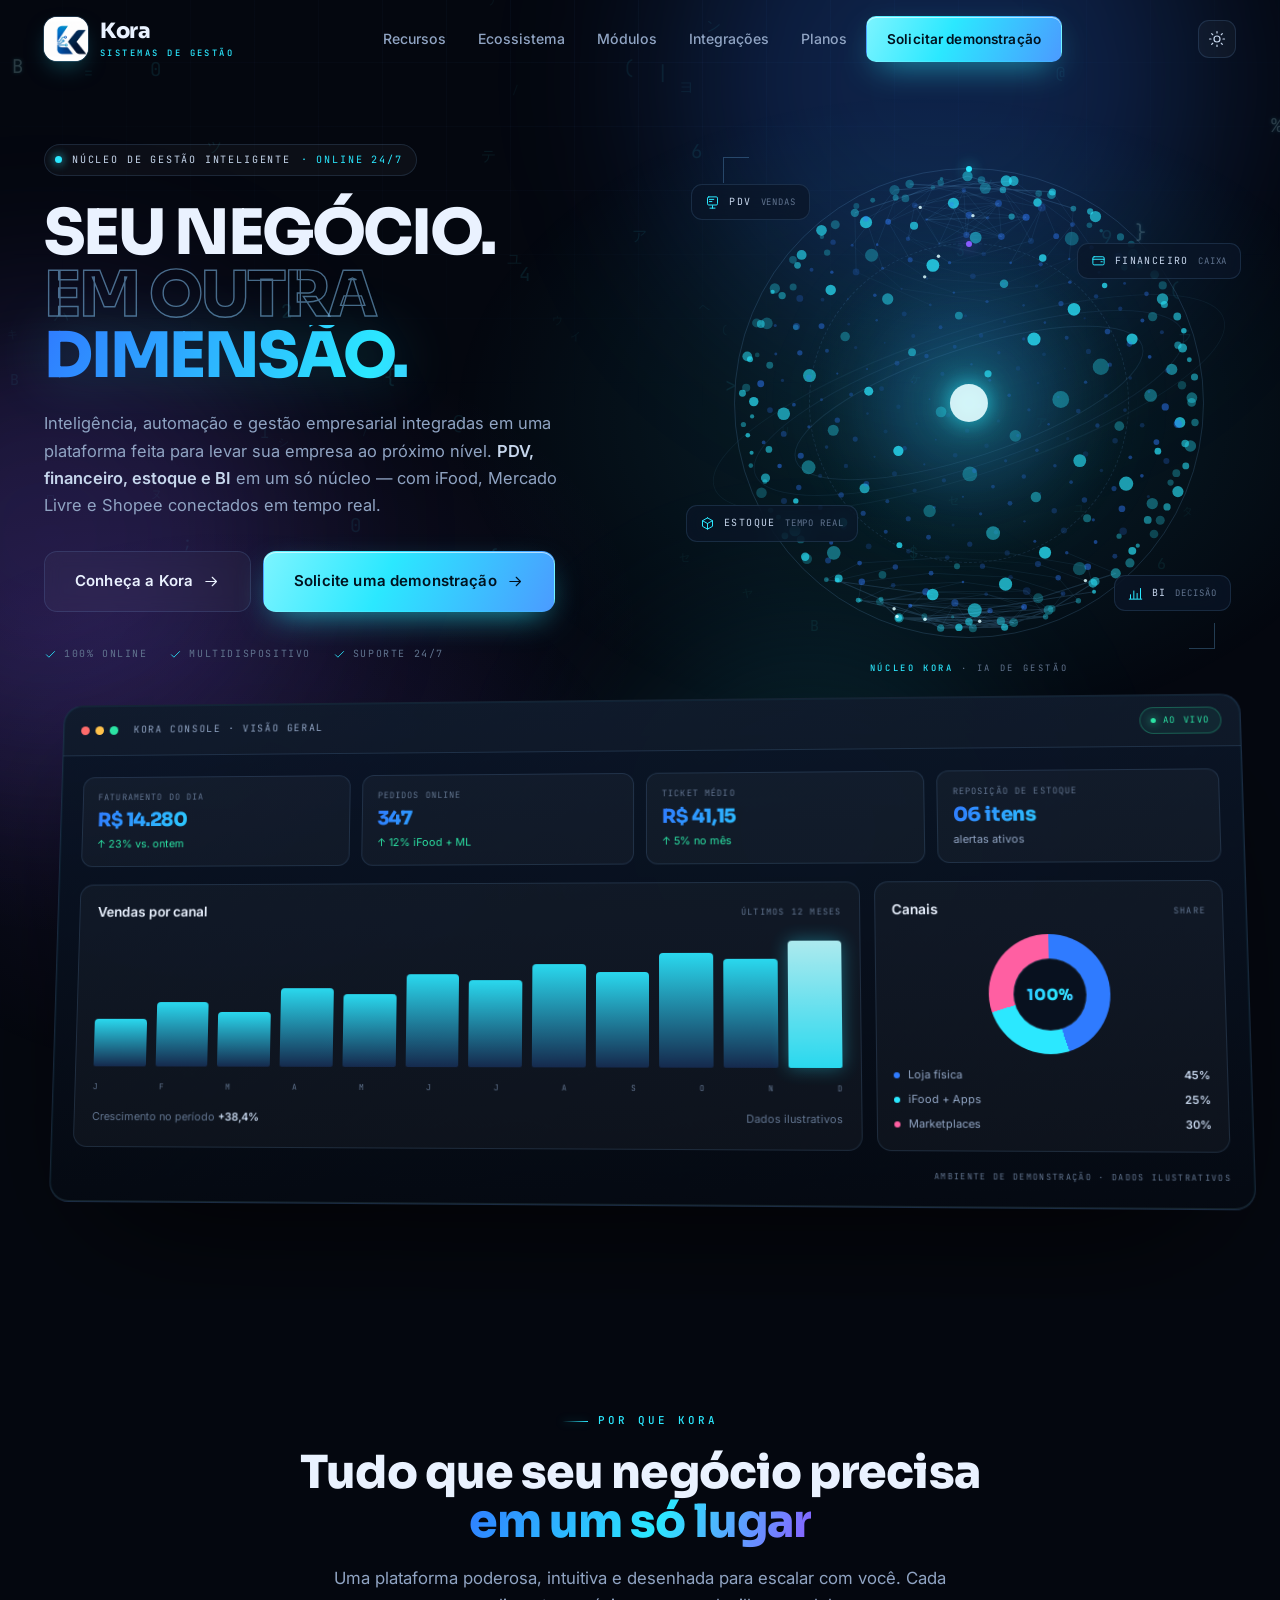
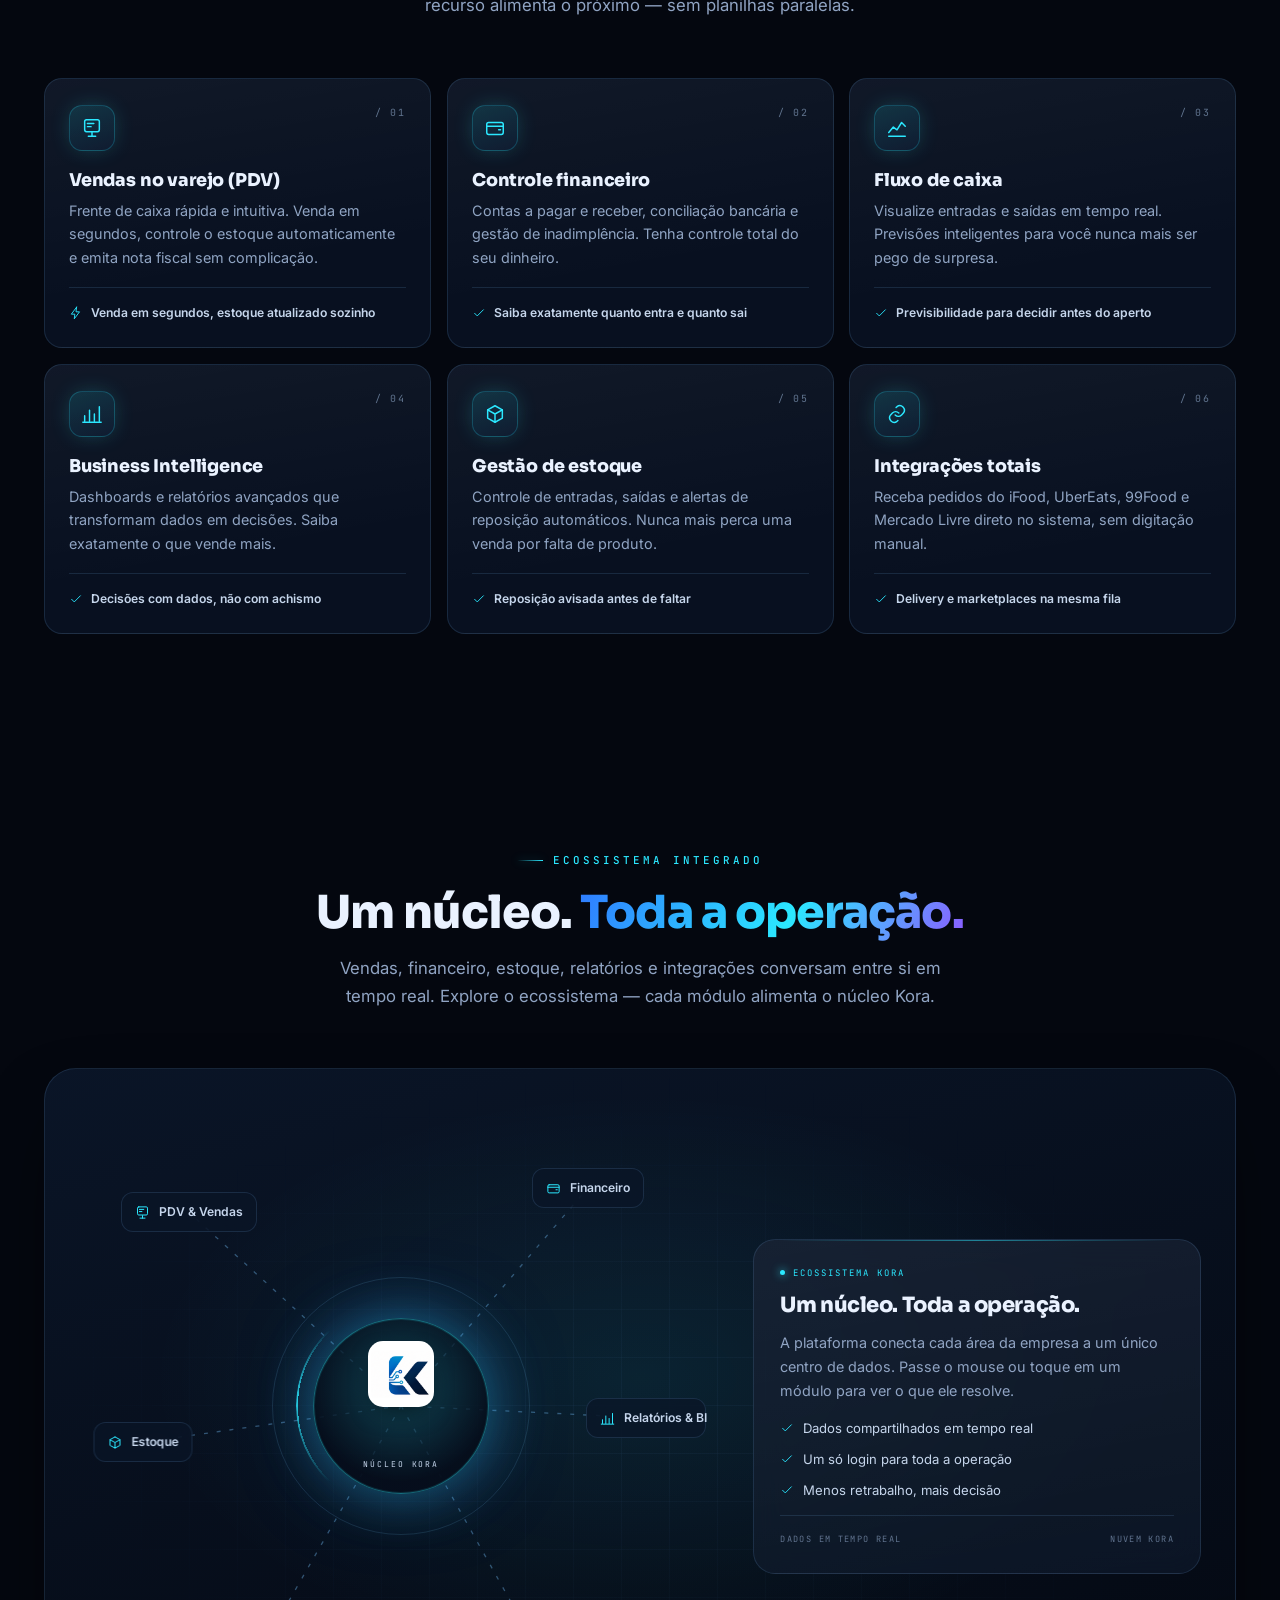
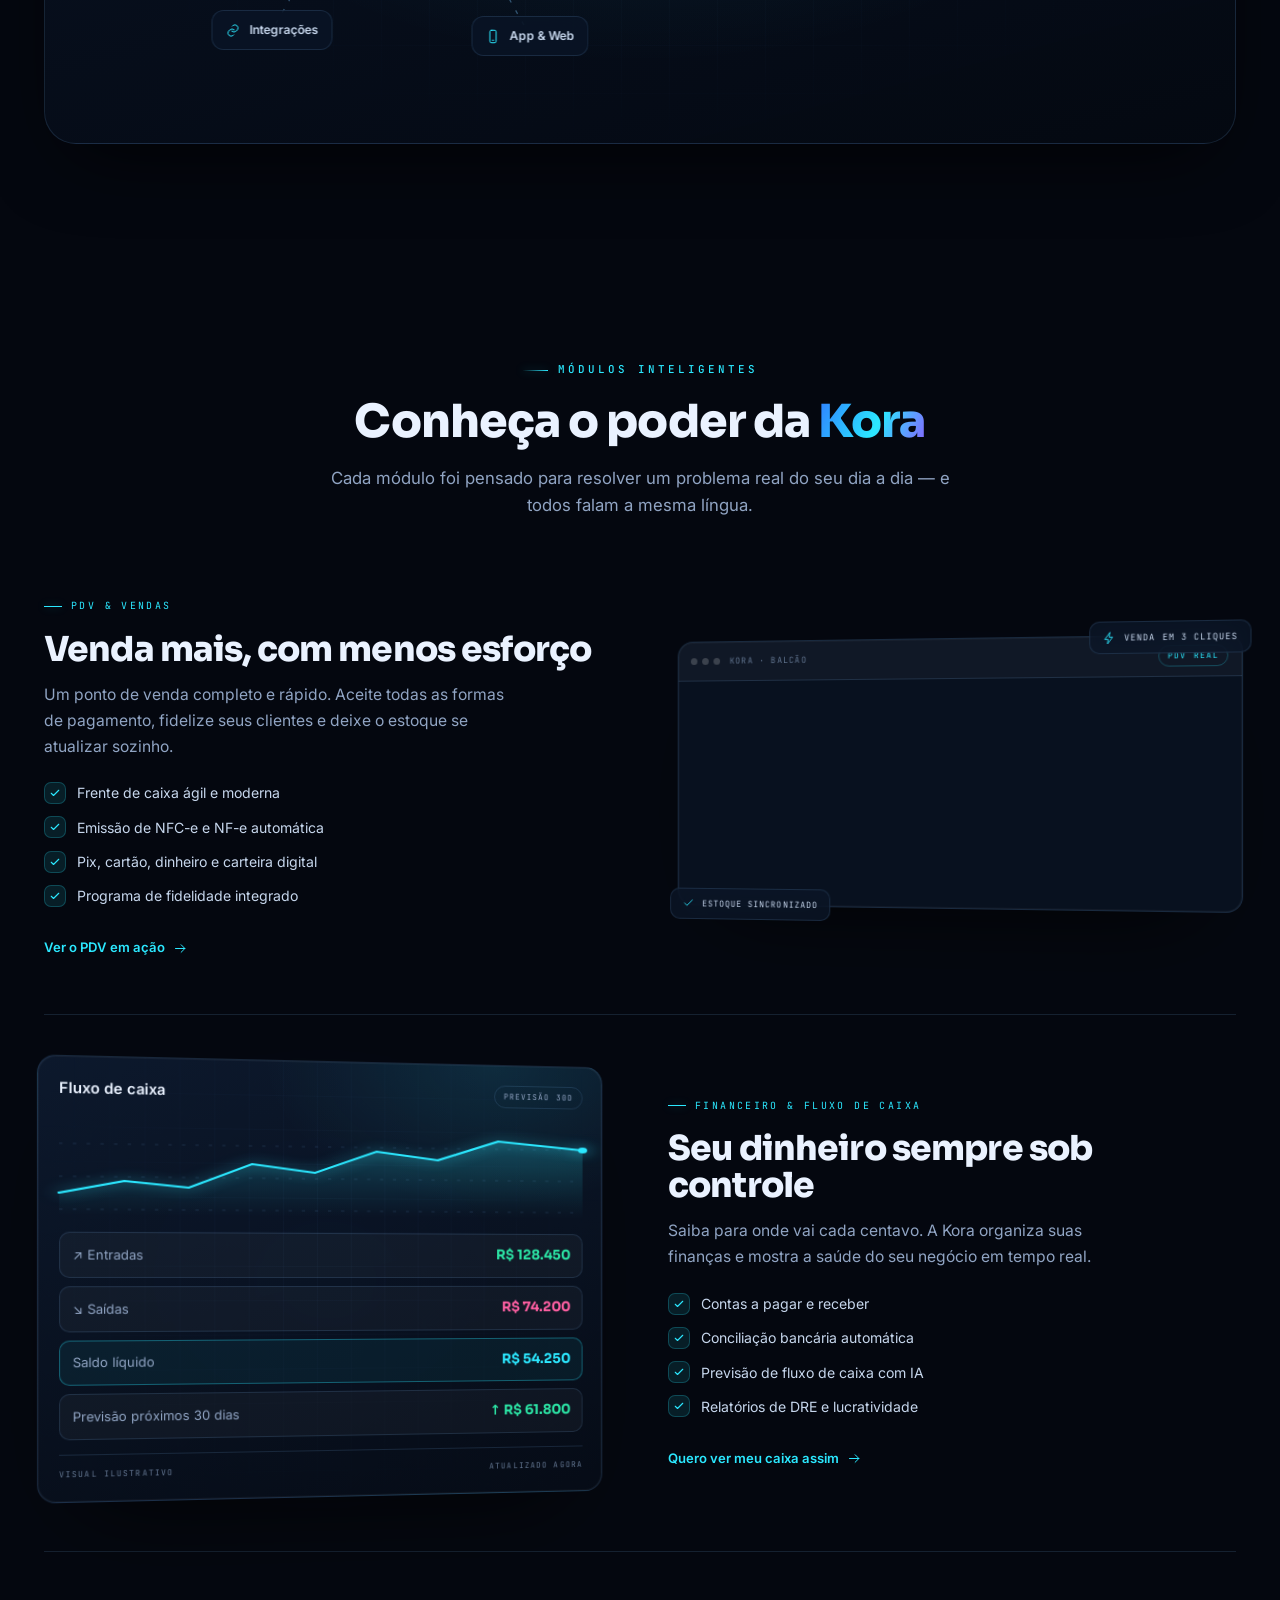
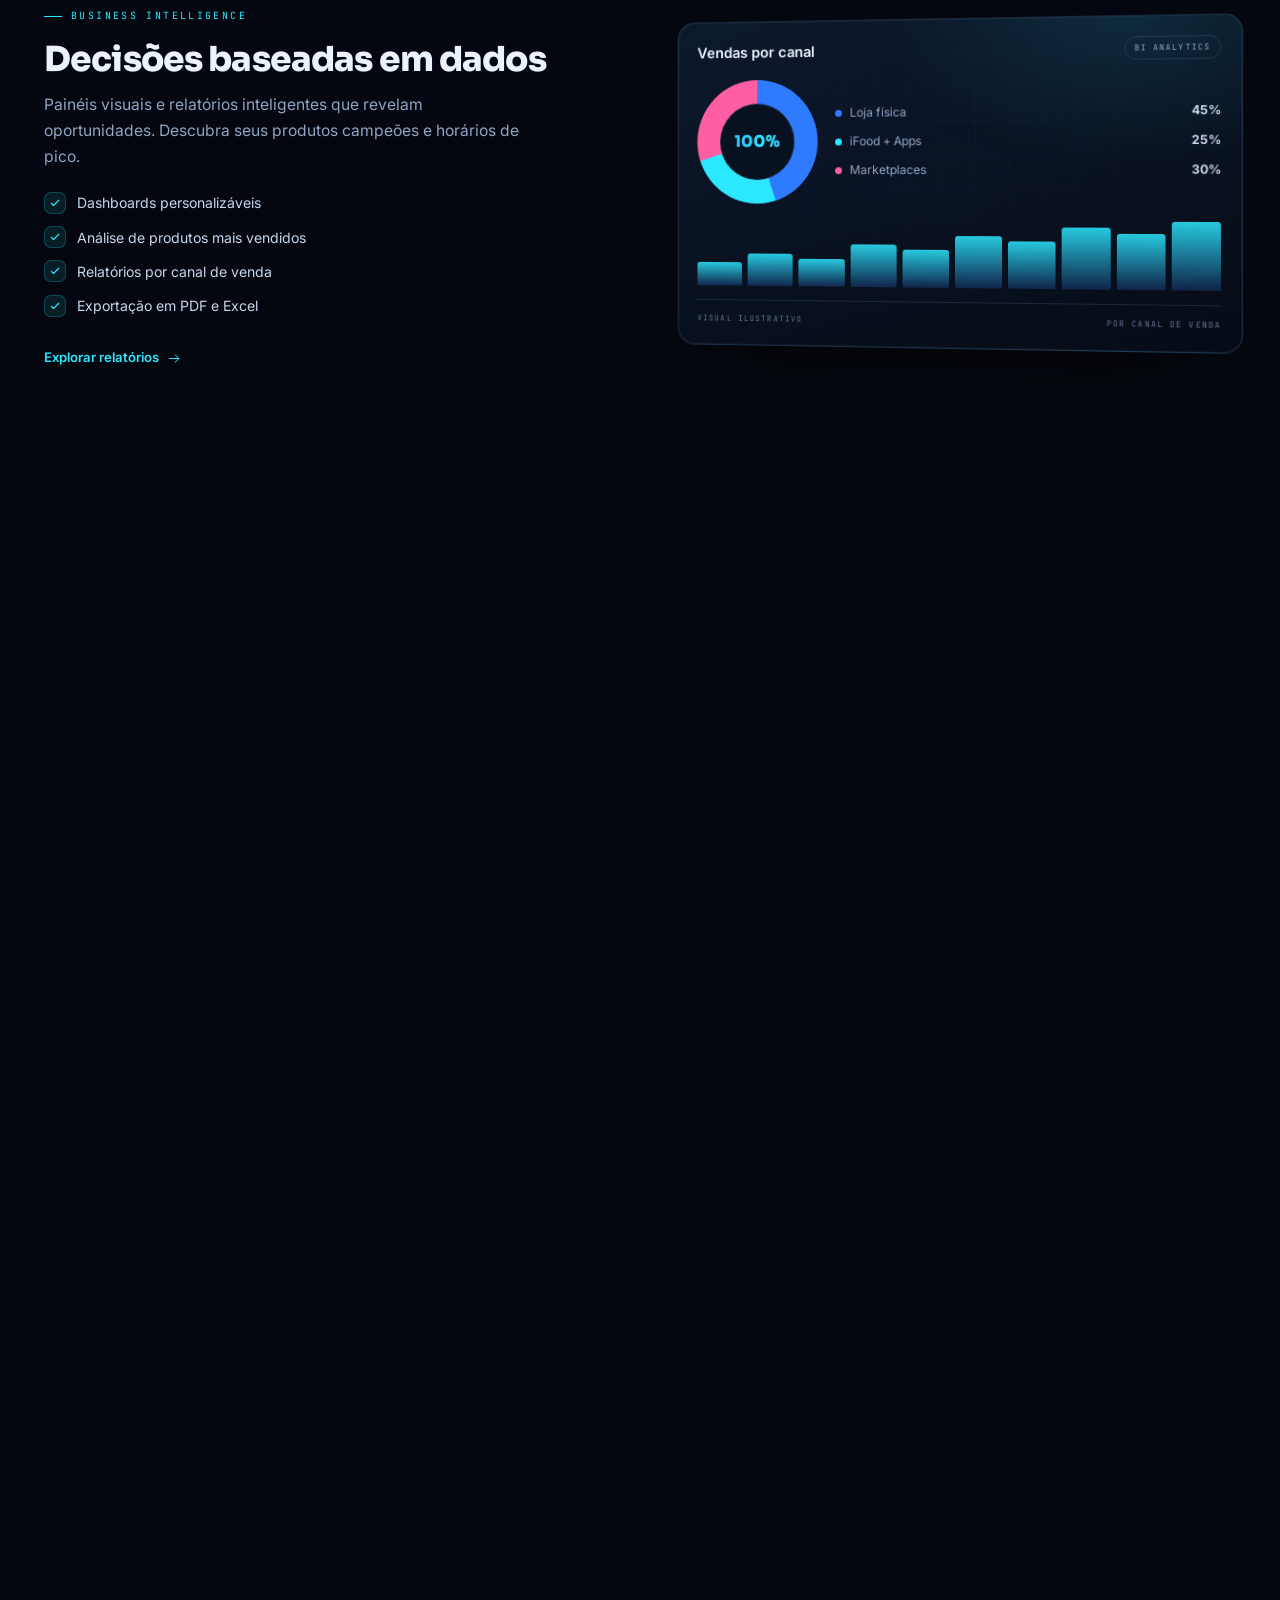
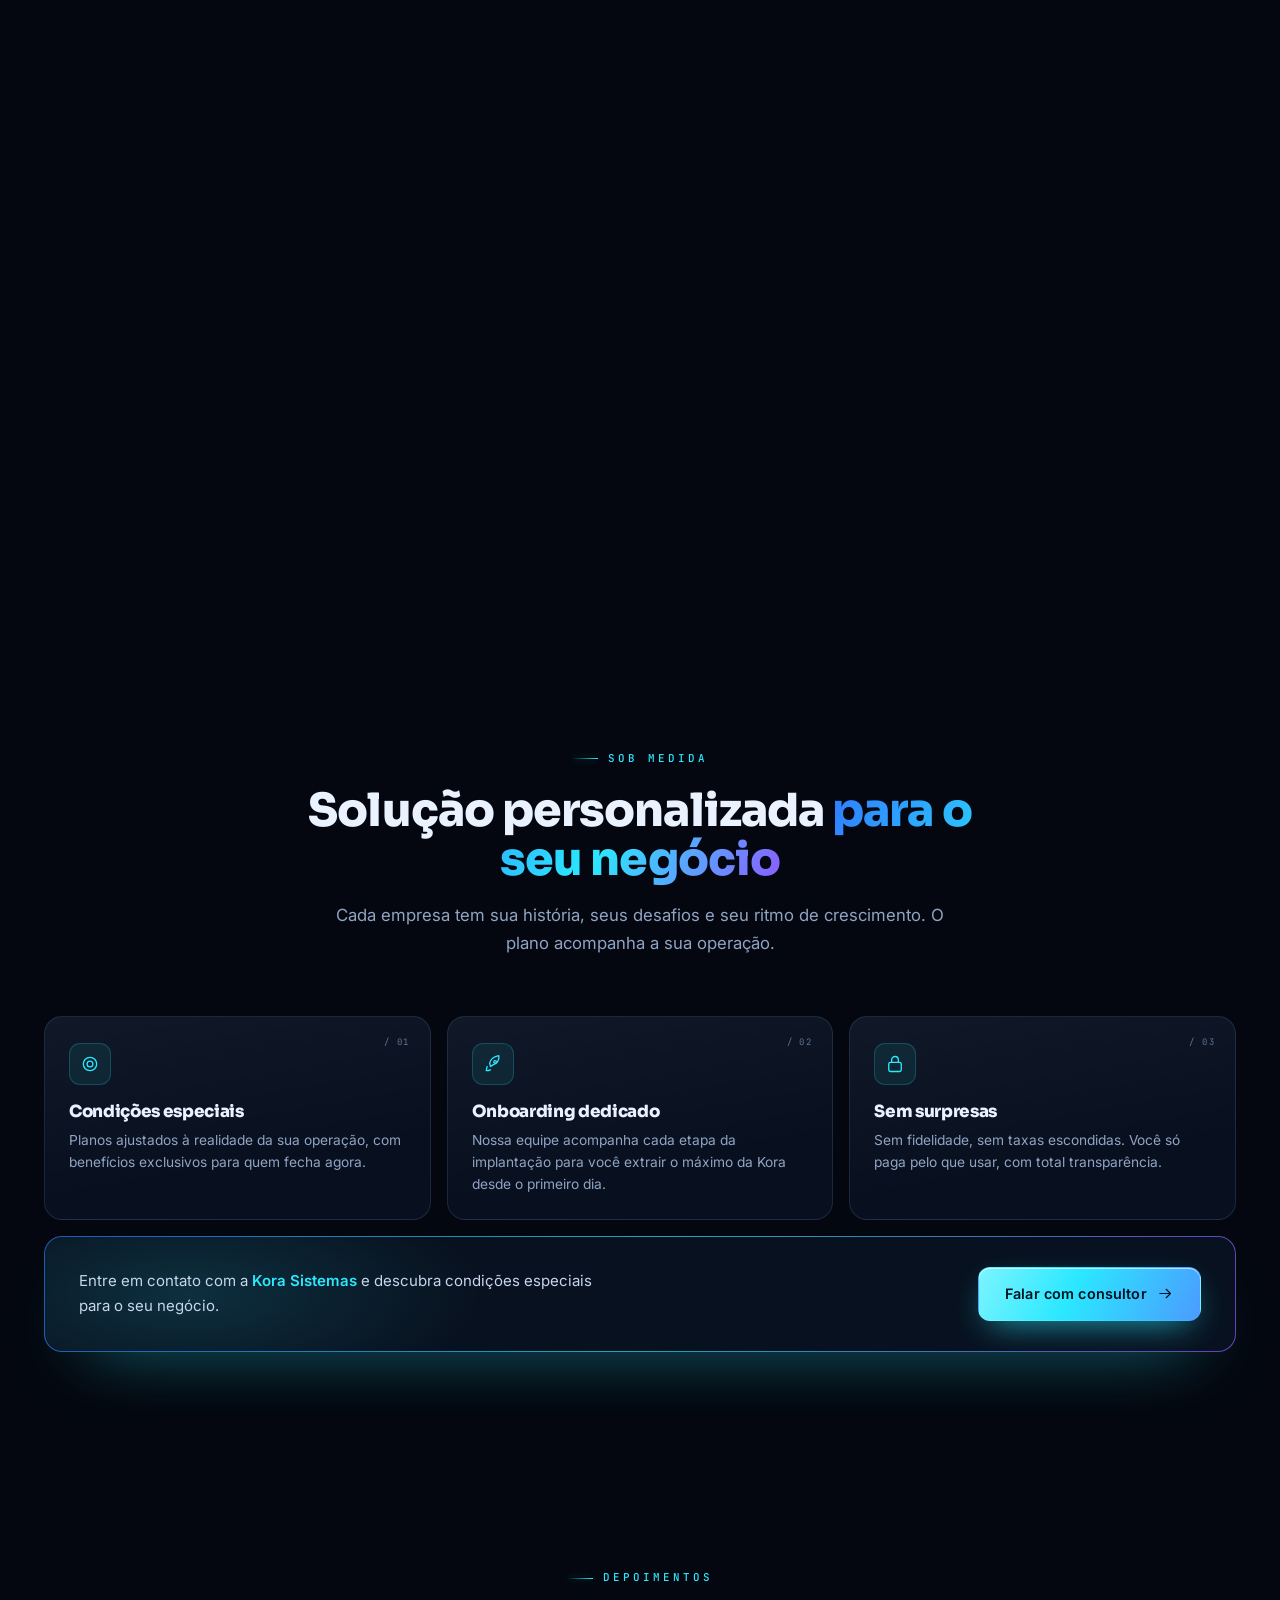
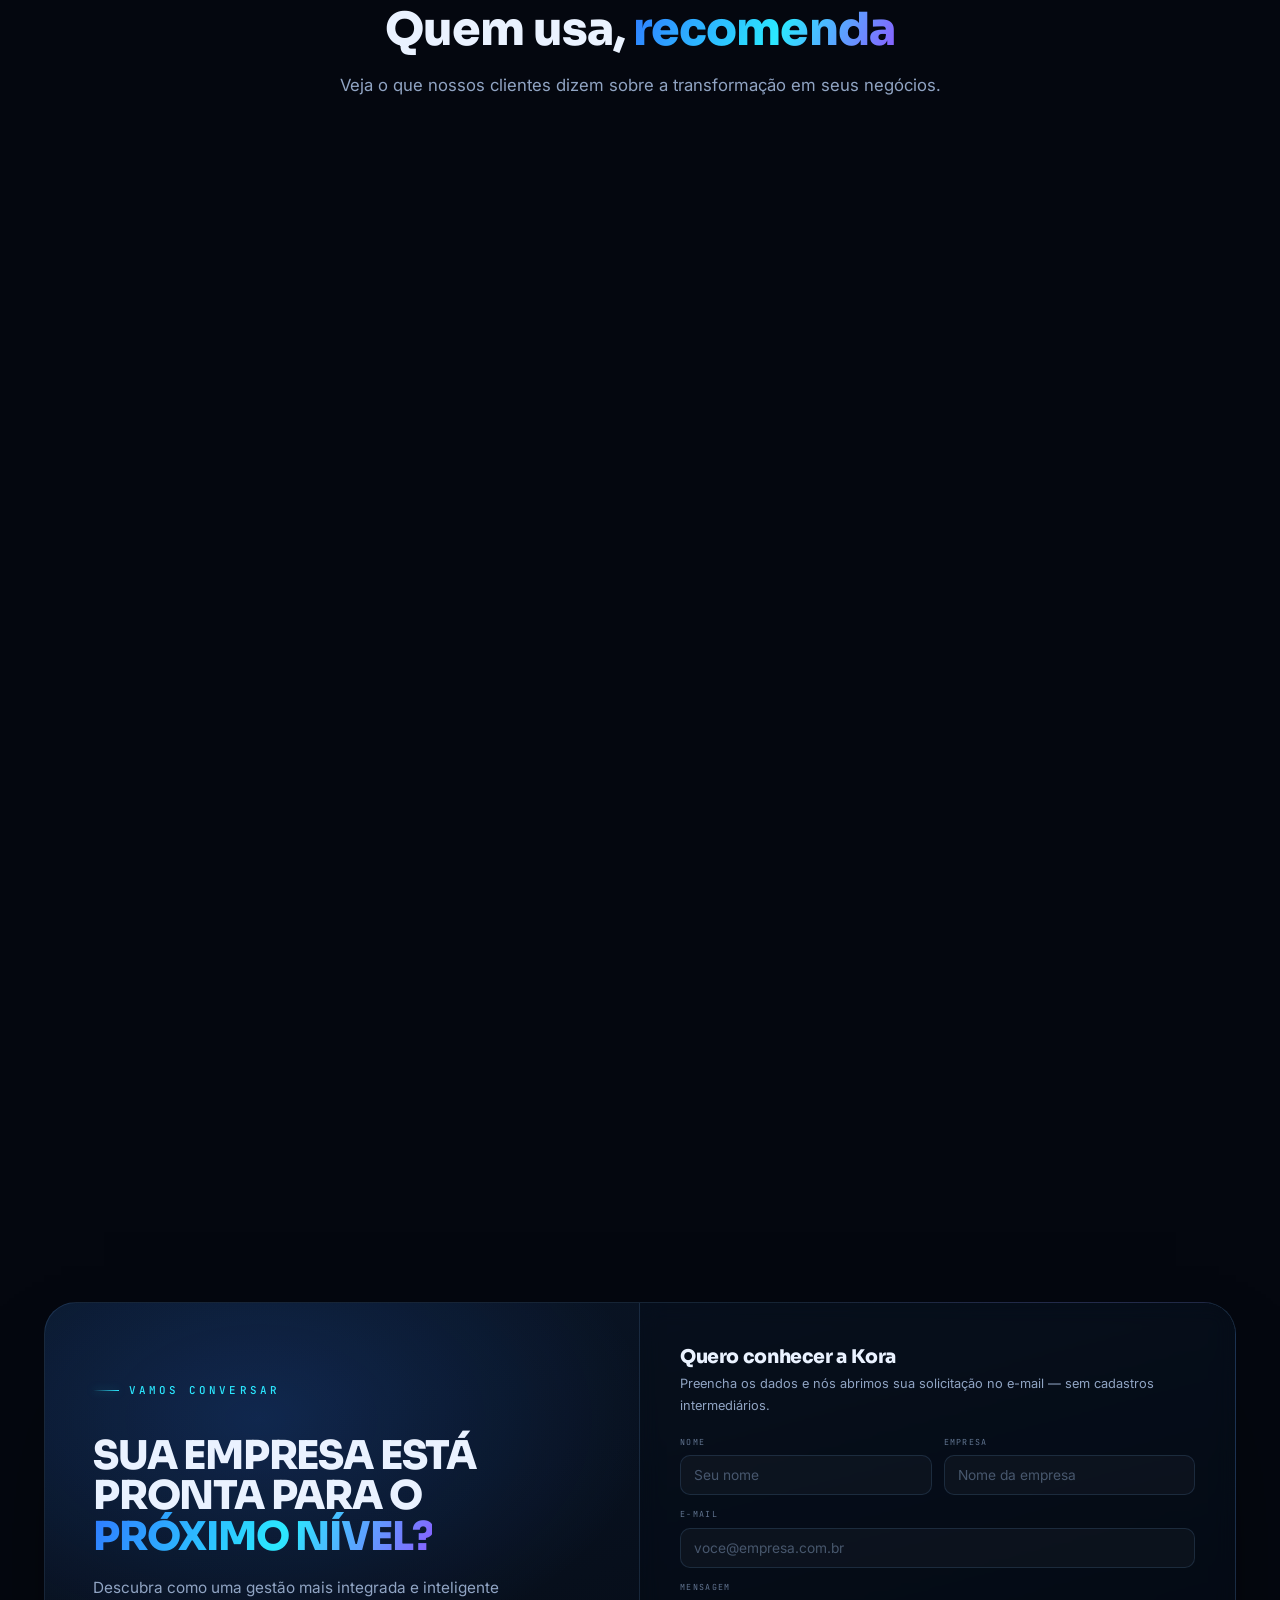
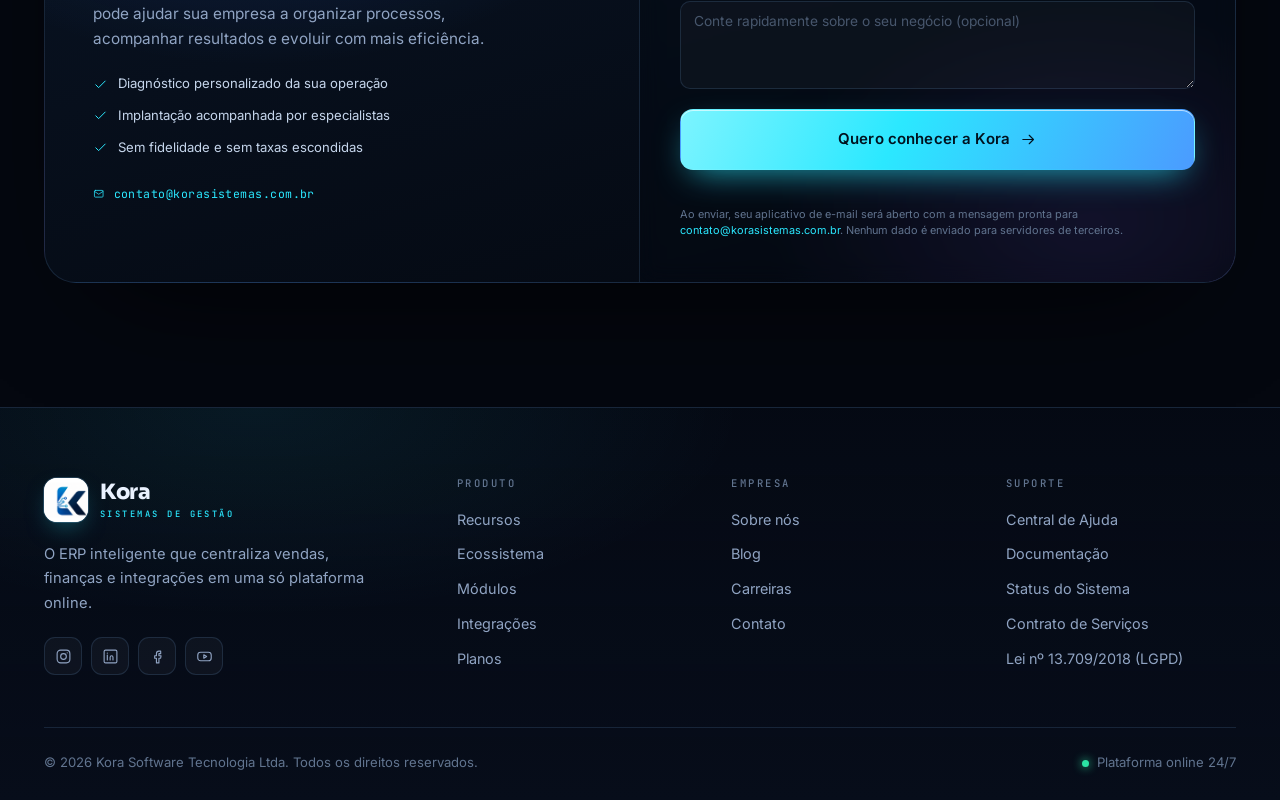
==== commit 856cd74e: "Redesign futurista do site Kora - Nova identidade visual (azul/ciano, glassmorphism, tema escuro com" ====
--- a/index.html
+++ b/index.html
@@ -3,793 +3,850 @@
 <head>
 <meta charset="UTF-8">
 <meta name="viewport" content="width=device-width, initial-scale=1.0">
-<title>Kora Software | ERP Inteligente para o seu Negócio</title>
-<meta name="description" content="Sistema ERP multifuncional online. Vendas no varejo, controle financeiro, fluxo de caixa, BI e integração com iFood, UberEats, 99Food, Mercado Livre e muito mais.">
+<title>Kora Sistemas | ERP Inteligente, Automação e Gestão em Tempo Real</title>
+<meta name="description" content="ERP multifuncional online da Kora Sistemas: PDV e vendas, controle financeiro, fluxo de caixa, estoque, BI e integração com iFood, UberEats, 99Food, Mercado Livre e Shopee. Solicite uma demonstração.">
+<meta name="theme-color" content="#04070F">
+<meta name="color-scheme" content="dark light">
+<script>
+  /* Tema padrão: escuro. Só aplica o claro se o visitante escolheu explicitamente. */
+  (function () {
+    try {
+      if (localStorage.getItem('kora-theme') === 'light') {
+        document.documentElement.setAttribute('data-theme', 'light');
+      }
+    } catch (e) {}
+  })();
+</script>
+<meta property="og:type" content="website">
+<meta property="og:locale" content="pt_BR">
+<meta property="og:site_name" content="Kora Sistemas">
+<meta property="og:title" content="Kora Sistemas — Seu negócio em outra dimensão">
+<meta property="og:description" content="Inteligência, automação e gestão empresarial integradas em uma plataforma feita para levar sua empresa ao próximo nível.">
+<meta property="og:image" content="kora01.png">
+<meta name="twitter:card" content="summary_large_image">
+<link rel="icon" href="assets/kora-mark.png" type="image/png">
 <link rel="preconnect" href="https://fonts.googleapis.com">
-<link href="https://fonts.googleapis.com/css2?family=Inter:wght@300;400;500;600;700;800;900&family=Sora:wght@400;600;700;800&display=swap" rel="stylesheet">
-<style>
-  :root{
-    --primary:#6C2BD9;
-    --primary-light:#9333EA;
-    --accent:#00E0C7;
-    --accent-2:#FF6B9D;
-    --dark:#0B0118;
-    --dark-2:#150327;
-    --gray:#9CA3AF;
-    --light:#F8F7FC;
-    --card:rgba(255,255,255,0.04);
-    --border:rgba(255,255,255,0.1);
-    --gradient:linear-gradient(135deg,#6C2BD9 0%,#9333EA 50%,#00E0C7 100%);
-    --gradient-2:linear-gradient(135deg,#FF6B9D 0%,#9333EA 100%);
-    --nav-hover:#fff;
-    --btn-color:#fff;
-    --btn-hover-bg:rgba(255,255,255,0.08);
-    --header-bg:rgba(11,1,24,0.8);
-    --mockup-bar-bg:rgba(0,0,0,0.3);
-    --glow-opacity:0.35;
-    --glow2-opacity:0.2;
-    --glow3-opacity:0.15;
-    --featured-bg:linear-gradient(160deg,rgba(108,43,217,0.2),rgba(0,224,199,0.05));
-    --cta-bg:linear-gradient(160deg,rgba(108,43,217,0.25),rgba(0,224,199,0.08));
-    --navbar-mobile-bg:var(--dark-2);
-    --module-bg:var(--dark-2);
-  }
-  *{margin:0;padding:0;box-sizing:border-box;}
-  html{scroll-behavior:smooth;}
-  body{
-    font-family:'Inter',sans-serif;
-    background:var(--dark);
-    color:var(--light);
-    overflow-x:hidden;
-    line-height:1.6;
-  }
-  h1,h2,h3,h4{font-family:'Sora',sans-serif;font-weight:800;line-height:1.1;}
-  a{text-decoration:none;color:inherit;}
-  .container{max-width:1200px;margin:0 auto;padding:0 24px;}
-  .gradient-text{
-    background:var(--gradient);
-    -webkit-background-clip:text;
-    background-clip:text;
-    -webkit-text-fill-color:transparent;
-  }
-
-  [data-theme="light"]{
-    --dark:#f5f5f7;
-    --dark-2:#fff;
-    --gray:#6b7280;
-    --light:#1a1a2e;
-    --card:#fff;
-    --border:rgba(0,0,0,0.08);
-    --accent:#0d9488;
-    --accent-2:#e11d48;
-    --gradient:linear-gradient(135deg,#6C2BD9 0%,#9333EA 50%,#0d9488 100%);
-    --gradient-2:linear-gradient(135deg,#e11d48 0%,#9333EA 100%);
-    --nav-hover:var(--light);
-    --btn-color:var(--light);
-    --btn-hover-bg:rgba(0,0,0,0.06);
-    --header-bg:rgba(255,255,255,0.85);
-    --mockup-bar-bg:rgba(0,0,0,0.04);
-    --glow-opacity:0.12;
-    --glow2-opacity:0.06;
-    --glow3-opacity:0.04;
-    --featured-bg:linear-gradient(160deg,rgba(108,43,217,0.06),rgba(13,148,136,0.03));
-    --cta-bg:linear-gradient(160deg,rgba(108,43,217,0.08),rgba(13,148,136,0.04));
-    --navbar-mobile-bg:var(--card);
-    --module-bg:var(--card);
-  }
-
-  /* Background glow */
-  .bg-glow{
-    position:fixed;
-    width:600px;height:600px;
-    border-radius:50%;
-    filter:blur(150px);
-    opacity:var(--glow-opacity);
-    z-index:0;
-    pointer-events:none;
-    transform:translateZ(0);
-  }
-  .glow1{background:var(--primary);top:-200px;left:-150px;}
-  .glow2{background:var(--accent);top:40%;right:-200px;opacity:var(--glow2-opacity);}
-  .glow3{background:var(--accent-2);bottom:0;left:30%;opacity:var(--glow3-opacity);}
-
-  /* NAVBAR */
-  header{
-    position:fixed;top:0;left:0;right:0;z-index:1000;
-    transition:all .4s ease;
-    padding:18px 0;
-  }
-  header.scrolled{
-    background:var(--header-bg);
-    -webkit-backdrop-filter:blur(20px);
-    backdrop-filter:blur(20px);
-    border-bottom:1px solid var(--border);
-    padding:12px 0;
-  }
-  nav{display:flex;align-items:center;justify-content:space-between;}
-  .logo{display:flex;align-items:center;gap:10px;font-family:'Sora';font-weight:800;font-size:1.5rem;}
-  .logo-icon{
-    width:52px;height:52px;border-radius:14px;
-    background:var(--gradient);
-    display:flex;align-items:center;justify-content:center;
-    overflow:hidden;
-    box-shadow:0 8px 24px rgba(108,43,217,0.5);
-  }
-  .logo-icon-img{width:52px;height:52px;object-fit:cover;}
-  .nav-links{display:flex;gap:32px;align-items:center;}
-  .nav-links a{color:var(--gray);font-size:.95rem;font-weight:500;transition:color .3s;}
-  .nav-links a:hover{color:var(--nav-hover);}
-  .btn{
-    display:inline-block;padding:13px 28px;border-radius:50px;
-    font-weight:600;font-size:.95rem;cursor:pointer;border:none;
-    transition:all .3s ease;font-family:'Inter';
-    will-change:transform;
-  }
-  .btn-primary{
-    background:var(--gradient);color:#fff;
-    box-shadow:0 8px 30px rgba(108,43,217,0.4);
-  }
-  .btn-primary:hover{transform:translateY(-3px);box-shadow:0 12px 40px rgba(108,43,217,0.6);}
-  .btn-outline{background:transparent;color:var(--btn-color);border:1px solid var(--border);}
-  .btn-outline:hover{background:var(--btn-hover-bg);border-color:var(--accent);}
-  .theme-toggle{
-    background:none;border:none;cursor:pointer;font-size:1.3rem;
-    padding:4px;border-radius:50%;display:flex;align-items:center;justify-content:center;
-    transition:all .3s;
-    background:rgba(255,255,255,0.08);border:1px solid rgba(255,255,255,0.15);
-    width:38px;height:38px;flex-shrink:0;line-height:1;
-  }
-  .theme-toggle:hover{background:rgba(255,255,255,0.14);border-color:var(--accent);}
-  [data-theme="light"] .theme-toggle{
-    background:rgba(0,0,0,0.06);border-color:rgba(0,0,0,0.12);
-  }
-  [data-theme="light"] .theme-toggle:hover{background:rgba(0,0,0,0.1);border-color:var(--accent);}
-  .menu-toggle{display:none;background:none;border:none;color:var(--btn-color);font-size:1.8rem;cursor:pointer;}
-
-  /* HERO */
-  .hero{padding:180px 0 100px;position:relative;z-index:1;text-align:center;}
-  .badge{
-    display:inline-flex;align-items:center;gap:8px;
-    background:var(--card);border:1px solid var(--border);
-    padding:8px 18px;border-radius:50px;font-size:.85rem;
-    color:var(--accent);margin-bottom:28px;font-weight:500;
-  }
-  .badge .dot{width:8px;height:8px;border-radius:50%;background:var(--accent);box-shadow:0 0 12px var(--accent);animation:pulse 1.5s infinite;}
-  @keyframes pulse{0%,100%{opacity:1;}50%{opacity:.4;}}
-  .hero h1{font-size:clamp(2.5rem,6vw,4.5rem);margin-bottom:24px;letter-spacing:-2px;}
-  .hero p{font-size:1.25rem;color:var(--gray);max-width:680px;margin:0 auto 40px;}
-  .hero-btns{display:flex;gap:16px;justify-content:center;flex-wrap:wrap;margin-bottom:60px;}
-  .btn-lg{padding:16px 36px;font-size:1.05rem;}
-
-  /* Hero dashboard mockup */
-  .hero-mockup{
-    max-width:900px;margin:0 auto;position:relative;
-    border-radius:20px;overflow:hidden;
-    border:1px solid var(--border);
-    background:var(--dark-2);
-    box-shadow:0 40px 100px rgba(108,43,217,0.3);
-    animation:float 6s ease-in-out infinite;
-  }
-  @keyframes float{0%,100%{transform:translateY(0);}50%{transform:translateY(-15px);}}
-  .mockup-bar{display:flex;gap:8px;padding:14px 18px;background:var(--mockup-bar-bg);border-bottom:1px solid var(--border);}
-  .mockup-bar span{width:12px;height:12px;border-radius:50%;}
-  .mockup-bar span:nth-child(1){background:#FF6B6B;}
-  .mockup-bar span:nth-child(2){background:#FFD93D;}
-  .mockup-bar span:nth-child(3){background:#6BCB77;}
-  .mockup-body{padding:28px;}
-  .pie-layout{display:grid;grid-template-columns:1.2fr 1fr;gap:24px;align-items:start;}
-  .pie-section{display:flex;flex-direction:column;align-items:center;gap:20px;}
-  .pie-chart{position:relative;width:200px;height:200px;}
-  .pie-donut{
-    width:100%;height:100%;border-radius:50%;
-    background:conic-gradient(#6C2BD9 0% 45%,#00E0C7 45% 70%,#FF6B9D 70% 100%);
-  }
-  .pie-center{
-    position:absolute;inset:0;display:flex;flex-direction:column;
-    align-items:center;justify-content:center;
-  }
-  .pie-center::after{
-    content:'';position:absolute;width:110px;height:110px;border-radius:50%;background:var(--dark-2);z-index:0;
-  }
-  .pie-center .pie-total{font-family:'Sora';font-size:1.4rem;font-weight:800;z-index:1;}
-  .pie-center .pie-sub{font-size:.75rem;color:var(--gray);z-index:1;margin-top:2px;}
-  .pie-legend{display:flex;flex-direction:column;gap:10px;width:100%;max-width:220px;}
-  .pie-legend-item{display:flex;align-items:center;gap:10px;font-size:.88rem;color:var(--gray);}
-  .pie-legend-item .dot{width:10px;height:10px;border-radius:50%;flex-shrink:0;}
-  .pie-legend-item strong{color:var(--light);margin-left:auto;}
-  .pie-metrics{display:flex;flex-direction:column;gap:12px;}
-  .pm-card{background:var(--card);border:1px solid var(--border);border-radius:12px;padding:16px 18px;}
-  .pm-label{color:var(--gray);font-size:.78rem;margin-bottom:4px;}
-  .pm-value{font-size:1.3rem;font-weight:800;font-family:'Sora';}
-  .pm-trend{font-size:.78rem;margin-top:3px;}
-  .pm-trend.up{color:var(--accent);}
-
-  /* Section */
-  section{position:relative;z-index:1;padding:90px 0;}
-  .section-head{text-align:center;max-width:640px;margin:0 auto 60px;}
-  .section-head .tag{color:var(--accent);font-weight:600;text-transform:uppercase;letter-spacing:2px;font-size:.85rem;}
-  .section-head h2{font-size:clamp(2rem,4vw,3rem);margin:14px 0;}
-  .section-head p{color:var(--gray);font-size:1.1rem;}
-
-  /* Logos strip */
-  /* Features grid */
-  .features-grid{display:grid;grid-template-columns:repeat(auto-fit,minmax(300px,1fr));gap:24px;}
-  .feature-card{
-    background:var(--card);border:1px solid var(--border);
-    border-radius:20px;padding:34px;transition:all .4s ease;
-    position:relative;overflow:hidden;
-  }
-  .feature-card::before{
-    content:'';position:absolute;top:0;left:0;right:0;height:3px;
-    background:var(--gradient);transform:scaleX(0);transform-origin:left;transition:transform .4s;
-  }
-  .feature-card:hover{transform:translateY(-8px);border-color:rgba(108,43,217,0.5);background:rgba(108,43,217,0.06);}
-  .feature-card:hover::before{transform:scaleX(1);}
-  .feature-icon{
-    width:60px;height:60px;border-radius:16px;
-    background:var(--gradient);display:flex;align-items:center;justify-content:center;
-    font-size:1.8rem;margin-bottom:22px;
-  }
-  .feature-card h3{font-size:1.35rem;margin-bottom:12px;}
-  .feature-card p{color:var(--gray);font-size:.98rem;}
-
-  /* Modules */
-  .modules{display:flex;flex-direction:column;gap:80px;}
-  .module-row{display:grid;grid-template-columns:1fr 1fr;gap:60px;align-items:center;}
-  .module-row.reverse .module-visual{order:2;}
-  .module-text .m-tag{color:var(--accent);font-weight:600;font-size:.85rem;text-transform:uppercase;letter-spacing:2px;}
-  .module-text h3{font-size:2.2rem;margin:14px 0 18px;}
-  .module-text p{color:var(--gray);font-size:1.05rem;margin-bottom:24px;}
-  .module-text ul{list-style:none;display:flex;flex-direction:column;gap:14px;}
-  .module-text ul li{display:flex;align-items:center;gap:12px;color:var(--gray);}
-  .module-text ul li .check{
-    width:24px;height:24px;border-radius:50%;background:rgba(0,224,199,0.15);
-    color:var(--accent);display:flex;align-items:center;justify-content:center;font-size:.8rem;flex-shrink:0;
-  }
-  .module-visual{
-    background:var(--module-bg);border:1px solid var(--border);
-    border-radius:20px;padding:30px;min-height:340px;
-    box-shadow:0 30px 80px rgba(0,0,0,0.4);position:relative;overflow:hidden;
-  }
-  .module-visual .mv-glow{position:absolute;width:200px;height:200px;border-radius:50%;background:var(--primary);filter:blur(80px);opacity:.3;top:-50px;right:-50px;}
-  .module-visual .mv-img{width:100%;height:auto;display:block;border-radius:0;}
-  .mv-header{display:flex;justify-content:space-between;align-items:center;margin-bottom:24px;position:relative;}
-  .mv-header h4{font-size:1.1rem;}
-  .mv-header .mv-pill{background:var(--card);border:1px solid var(--border);padding:6px 14px;border-radius:50px;font-size:.75rem;color:var(--accent);}
-  .mv-list{display:flex;flex-direction:column;gap:12px;position:relative;}
-  .mv-item{display:flex;justify-content:space-between;align-items:center;background:var(--card);border:1px solid var(--border);border-radius:12px;padding:14px 18px;}
-  .mv-item .mv-name{font-size:.9rem;}
-  .mv-item .mv-val{font-weight:700;font-family:'Sora';}
-  .mv-item .mv-val.green{color:var(--accent);}
-  .mv-item .mv-val.pink{color:var(--accent-2);}
-  .donut{width:140px;height:140px;border-radius:50%;margin:10px auto;
-    background:conic-gradient(var(--primary) 0% 45%,var(--accent) 45% 70%,var(--accent-2) 70% 100%);
-    display:flex;align-items:center;justify-content:center;position:relative;}
-  .donut::after{content:'';width:90px;height:90px;border-radius:50%;background:var(--dark-2);}
-  .donut span{position:absolute;font-family:'Sora';font-weight:800;font-size:1.3rem;}
-
-  /* Integrations */
-  .integrations{text-align:center;}
-  .int-grid{display:grid;grid-template-columns:repeat(auto-fit,minmax(150px,1fr));gap:20px;margin-top:50px;}
-  .int-card{
-    background:var(--card);border:1px solid var(--border);border-radius:18px;
-    padding:30px 20px;transition:all .4s;display:flex;flex-direction:column;align-items:center;gap:14px;
-  }
-  .int-card:hover{transform:translateY(-6px) scale(1.03);background:rgba(255,255,255,0.07);border-color:var(--accent);}
-  .int-logo{
-    width:64px;height:64px;border-radius:16px;display:flex;align-items:center;justify-content:center;
-    line-height:0;
-  }
-  .int-card span{font-weight:600;font-size:.95rem;}
-
-  /* Platform compatibility */
-  .platform-banner{
-    background:var(--gradient);border-radius:28px;padding:60px;text-align:center;
-    position:relative;overflow:hidden;
-  }
-  .platform-banner h2{font-size:2.4rem;margin-bottom:16px;color:#fff;}
-  .platform-banner p{color:rgba(255,255,255,0.9);max-width:600px;margin:0 auto 30px;font-size:1.1rem;}
-  .platform-icons{display:flex;justify-content:center;gap:40px;flex-wrap:wrap;}
-  .platform-icons div{display:flex;flex-direction:column;align-items:center;gap:8px;color:#fff;font-weight:600;}
-  .platform-icons .pi-icon{font-size:2.5rem;}
-
-  /* App Showcase (replaces old platform-banner content) */
-  .app-showcase{text-align:center;}
-  .app-showcase .app-text{margin-bottom:40px;}
-  .app-showcase .app-text h2{font-size:2.4rem;margin-bottom:16px;color:#fff;}
-  .app-showcase .app-text p{color:rgba(255,255,255,0.9);font-size:1.1rem;line-height:1.7;max-width:700px;margin:0 auto;}
-  .app-showcase .app-text .tagline{display:inline-block;background:rgba(255,255,255,0.15);padding:6px 18px;border-radius:50px;font-size:.8rem;font-weight:600;margin-bottom:20px;color:#fff;letter-spacing:.5px;}
-  .app-showcase .app-image .img-wrap{position:relative;width:100%;border-radius:16px;overflow:hidden;}
-  .app-showcase .app-image img{width:100%;height:auto;display:block;border-radius:0;box-shadow:0 25px 70px rgba(0,0,0,0.4);}
-  .app-showcase .app-image .img-wrap::after{content:'';position:absolute;inset:0;border-radius:16px;box-shadow:inset 0 0 0 1px rgba(255,255,255,0.1);pointer-events:none;}
-
-  /* Stats */
-  .stats-row{display:grid;grid-template-columns:repeat(4,1fr);gap:30px;text-align:center;}
-  .stat-big .num{font-size:3rem;font-family:'Sora';font-weight:800;}
-  .stat-big .desc{color:var(--gray);margin-top:6px;}
-
-  /* Contact Sales (replaces old pricing) */
-  .contact-sales{max-width:900px;margin:0 auto;}
-  .contact-sales .cs-card{
-    background:var(--card);border:1px solid var(--border);border-radius:20px;
-    padding:36px 32px;display:flex;flex-direction:column;gap:12px;margin-bottom:20px;
-    transition:all .4s;
-  }
-  .contact-sales .cs-card:hover{transform:translateY(-4px);border-color:var(--accent);}
-  .contact-sales .cs-icon{font-size:2.2rem;}
-  .contact-sales .cs-card h3{font-size:1.3rem;}
-  .contact-sales .cs-card p{color:var(--gray);font-size:.98rem;line-height:1.6;}
-  .contact-sales .cs-cta{
-    background:var(--gradient);border-radius:20px;padding:50px 40px;
-    text-align:center;margin-top:12px;
-  }
-  .contact-sales .cs-cta p{color:#fff;font-size:1.2rem;margin-bottom:28px;line-height:1.6;}
-  .contact-sales .cs-cta .btn{background:#fff;color:var(--primary);box-shadow:0 8px 30px rgba(0,0,0,0.3);}
-  .contact-sales .cs-cta .btn:hover{transform:translateY(-3px);box-shadow:0 12px 40px rgba(0,0,0,0.4);}
-
-  /* Testimonials */
-  .testi-grid{display:grid;grid-template-columns:repeat(3,1fr);gap:24px;}
-  .testi-card{background:var(--card);border:1px solid var(--border);border-radius:20px;padding:30px;}
-  .testi-card .stars{color:#FFD93D;margin-bottom:16px;}
-  .testi-card p{color:var(--gray);font-style:italic;margin-bottom:20px;}
-  .testi-author{display:flex;align-items:center;gap:14px;}
-  .testi-avatar{width:48px;height:48px;border-radius:50%;background:var(--gradient);display:flex;align-items:center;justify-content:center;font-weight:700;}
-  .testi-author .name{font-weight:600;}
-  .testi-author .role{color:var(--gray);font-size:.85rem;}
-
-  /* CTA */
-  .cta-section{text-align:center;}
-  .cta-box{
-    background:var(--cta-bg);
-    border:1px solid var(--border);border-radius:30px;padding:70px 40px;
-    position:relative;overflow:hidden;
-  }
-  .cta-box h2{font-size:clamp(2rem,4vw,3rem);margin-bottom:18px;}
-  .cta-box p{color:var(--gray);font-size:1.15rem;max-width:560px;margin:0 auto 36px;}
-
-  /* FAQ */
-  .faq-list{max-width:760px;margin:0 auto;display:flex;flex-direction:column;gap:16px;}
-  .faq-item{background:var(--card);border:1px solid var(--border);border-radius:16px;overflow:hidden;}
-  .faq-q{padding:22px 26px;cursor:pointer;display:flex;justify-content:space-between;align-items:center;font-weight:600;font-size:1.05rem;}
-  .faq-q .ic{transition:transform .3s;color:var(--accent);font-size:1.4rem;}
-  .faq-item.open .faq-q .ic{transform:rotate(45deg);}
-  .faq-a{max-height:0;overflow:hidden;transition:max-height .4s ease;color:var(--gray);}
-  .faq-a p{padding:0 26px 22px;}
-
-  /* Footer */
-  footer{background:var(--dark-2);border-top:1px solid var(--border);padding:70px 0 30px;position:relative;z-index:1;}
-  .footer-grid{display:grid;grid-template-columns:2fr 1fr 1fr 1fr;gap:40px;margin-bottom:50px;}
-  .footer-brand p{color:var(--gray);margin:18px 0;max-width:300px;font-size:.95rem;}
-  .footer-col h4{font-size:1rem;margin-bottom:18px;}
-  .footer-col a{display:block;color:var(--gray);margin-bottom:12px;font-size:.92rem;transition:color .3s;}
-  .footer-col a:hover{color:var(--accent);}
-  .social{display:flex;gap:12px;}
-  .social a{width:40px;height:40px;border-radius:10px;background:var(--card);border:1px solid var(--border);display:flex;align-items:center;justify-content:center;transition:all .3s;}
-  .social a:hover{background:var(--gradient);transform:translateY(-3px);}
-  .footer-bottom{border-top:1px solid var(--border);padding-top:24px;text-align:center;color:var(--gray);font-size:.88rem;}
-
-  /* Reveal animation */
-  .reveal{opacity:0;transform:translateY(40px);transition:all .8s cubic-bezier(.16,1,.3,1);}
-  .reveal.visible{opacity:1;transform:translateY(0);}
-
-  /* Mobile */
-  @media(max-width:880px){
-    .nav-links{
-      position:fixed;top:0;right:-100%;width:75%;height:100vh;
-      background:var(--navbar-mobile-bg);flex-direction:column;justify-content:center;
-      gap:28px;transition:right .4s ease;border-left:1px solid var(--border);
-    }
-    .nav-links.active{right:0;}
-    .menu-toggle{display:block;z-index:1100;}
-    .module-row{grid-template-columns:1fr;gap:30px;}
-    .module-row.reverse .module-visual{order:0;}
-    .pie-layout{grid-template-columns:1fr;}
-    .pie-chart{width:160px;height:160px;}
-    .pie-center::after{width:90px;height:90px;}
-    .stats-row{grid-template-columns:repeat(2,1fr);gap:30px 16px;}
-    .testi-grid{grid-template-columns:1fr;}
-    .footer-grid{grid-template-columns:1fr 1fr;}
-    .platform-banner{padding:40px 24px;}
-    .app-showcase .app-text h2{font-size:1.8rem;}
-    .app-showcase .app-text{margin-bottom:24px;}
-    .bg-glow{display:none;}
-  }
-</style>
+<link rel="preconnect" href="https://fonts.gstatic.com" crossorigin>
+<link href="https://fonts.googleapis.com/css2?family=Inter:wght@300;400;500;600;700&family=Sora:wght@600;700;800&family=JetBrains+Mono:wght@400;500&display=swap" rel="stylesheet">
+<link rel="stylesheet" href="assets/base.css">
+<link rel="stylesheet" href="assets/cursor.css">
+<link rel="stylesheet" href="assets/hero.css">
+<link rel="stylesheet" href="assets/sections.css">
+<link rel="stylesheet" href="assets/sections2.css">
+<script type="application/ld+json">
+{
+  "@context": "https://schema.org",
+  "@type": "Organization",
+  "name": "Kora Sistemas",
+  "legalName": "Kora Software Tecnologia Ltda.",
+  "url": "https://korasistemas.com.br",
+  "logo": "https://korasistemas.com.br/kora_logo.png",
+  "description": "ERP online com PDV, gestão financeira, fluxo de caixa, estoque, business intelligence e integrações com delivery e marketplaces.",
+  "sameAs": []
+}
+</script>
 </head>
-<body>
-
-<div class="bg-glow glow1"></div>
-<div class="bg-glow glow2"></div>
-<div class="bg-glow glow3"></div>
+<body id="top">
+
+<a class="skip-link" href="#conteudo">Ir para o conteúdo</a>
+
+<div class="bg-layer" aria-hidden="true">
+  <div class="bg-grid"></div>
+  <div class="bg-aurora"><i></i><i></i><i></i></div>
+</div>
+<canvas class="matrix-field" id="matrixField" aria-hidden="true"></canvas>
+<div class="scroll-progress" id="scrollProgress" aria-hidden="true"></div>
+
+<!-- Sprite de ícones -->
+<svg xmlns="http://www.w3.org/2000/svg" style="display:none" aria-hidden="true" focusable="false">
+  <symbol id="i-menu" viewBox="0 0 24 24"><path d="M4 7h16M4 12h16M4 17h16"/></symbol>
+  <symbol id="i-close" viewBox="0 0 24 24"><path d="M6 6l12 12M18 6L6 18"/></symbol>
+  <symbol id="i-sun" viewBox="0 0 24 24"><circle cx="12" cy="12" r="4"/><path d="M12 2v2M12 20v2M2 12h2M20 12h2M4.9 4.9l1.4 1.4M17.7 17.7l1.4 1.4M19.1 4.9l-1.4 1.4M6.3 17.7l-1.4 1.4"/></symbol>
+  <symbol id="i-moon" viewBox="0 0 24 24"><path d="M20 14.5A8 8 0 1 1 9.5 4a6.5 6.5 0 0 0 10.5 10.5Z"/></symbol>
+  <symbol id="i-check" viewBox="0 0 24 24"><path d="M4.5 12.5l4.5 4.5L19.5 6.5"/></symbol>
+  <symbol id="i-arrow" viewBox="0 0 24 24"><path d="M4 12h15M13 6l6 6-6 6"/></symbol>
+  <symbol id="i-pdv" viewBox="0 0 24 24"><rect x="4" y="3" width="16" height="13" rx="2"/><path d="M7 7h7M7 10.5h4"/><path d="M8 21h8M12 17v4"/></symbol>
+  <symbol id="i-wallet" viewBox="0 0 24 24"><rect x="3" y="6" width="18" height="13" rx="2"/><path d="M3 10h18M16 14h2"/></symbol>
+  <symbol id="i-flow" viewBox="0 0 24 24"><path d="M3 17l5-6 4 3 5-8 4 4"/><path d="M3 21h18"/></symbol>
+  <symbol id="i-bi" viewBox="0 0 24 24"><path d="M4 20v-6M9.3 20V8M14.6 20v-8M20 20V4"/><path d="M2 21h20"/></symbol>
+  <symbol id="i-stock" viewBox="0 0 24 24"><path d="M12 3l8 4.5v9L12 21l-8-4.5v-9L12 3Z"/><path d="M4 7.5l8 4.5 8-4.5M12 12v9"/></symbol>
+  <symbol id="i-link" viewBox="0 0 24 24"><path d="M10 13a5 5 0 0 0 7 0l2-2a5 5 0 0 0-7-7l-1 1"/><path d="M14 11a5 5 0 0 0-7 0l-2 2a5 5 0 0 0 7 7l1-1"/></symbol>
+  <symbol id="i-spark" viewBox="0 0 24 24"><path d="M12 3v4M12 17v4M3 12h4M17 12h4M5.6 5.6l2.8 2.8M15.6 15.6l2.8 2.8M18.4 5.6l-2.8 2.8M8.4 15.6l-2.8 2.8"/></symbol>
+  <symbol id="i-phone" viewBox="0 0 24 24"><rect x="7" y="2" width="10" height="20" rx="2.5"/><path d="M11 18h2"/></symbol>
+  <symbol id="i-cloud" viewBox="0 0 24 24"><path d="M7 18a4 4 0 0 1 0-8 6 6 0 0 1 11.3 1.5A3.5 3.5 0 0 1 18 18H7Z"/></symbol>
+  <symbol id="i-shield" viewBox="0 0 24 24"><path d="M12 3l7 3v5c0 5-3.5 8-7 10-3.5-2-7-5-7-10V6l7-3Z"/><path d="M9 12l2 2 4-4"/></symbol>
+  <symbol id="i-bolt" viewBox="0 0 24 24"><path d="M13 2L4 14h6l-1 8 9-12h-6l1-8Z"/></symbol>
+  <symbol id="i-mail" viewBox="0 0 24 24"><rect x="3" y="5" width="18" height="14" rx="2"/><path d="M3 7l9 6 9-6"/></symbol>
+  <symbol id="i-instagram" viewBox="0 0 24 24"><rect x="3" y="3" width="18" height="18" rx="5"/><circle cx="12" cy="12" r="4"/><circle cx="17.2" cy="6.8" r=".8" fill="currentColor" stroke="none"/></symbol>
+  <symbol id="i-linkedin" viewBox="0 0 24 24"><rect x="3" y="3" width="18" height="18" rx="2"/><path d="M7.5 10v7M7.5 7.2v.1M11.5 17v-4a2 2 0 0 1 4 0v4"/></symbol>
+  <symbol id="i-facebook" viewBox="0 0 24 24"><path d="M14 8h2.5V4.5H14A3.5 3.5 0 0 0 10.5 8v3H8v3.5h2.5V21H14v-6.5h2.4l.6-3.5H14V8Z"/></symbol>
+  <symbol id="i-youtube" viewBox="0 0 24 24"><rect x="2.5" y="6" width="19" height="12" rx="4"/><path d="M11 9.5l4 2.5-4 2.5v-5Z"/></symbol>
+  <symbol id="i-top" viewBox="0 0 24 24"><path d="M12 19V5M6 11l6-6 6 6"/></symbol>
+  <symbol id="i-star" viewBox="0 0 24 24"><path d="M12 3l2.6 5.6 6 .8-4.4 4.2 1.1 6-5.3-2.9-5.3 2.9 1.1-6L3.4 9.4l6-.8L12 3Z"/></symbol>
+  <symbol id="i-target" viewBox="0 0 24 24"><circle cx="12" cy="12" r="8"/><circle cx="12" cy="12" r="3.5"/></symbol>
+  <symbol id="i-rocket" viewBox="0 0 24 24"><path d="M5 15c-1 2.5-1 5-1 5s2.5 0 5-1"/><path d="M9 15l-1-4c1-4 5-8 11-9 1 6-3 10-7 11l-3 2Z"/><circle cx="14.5" cy="9.5" r="1.6"/></symbol>
+  <symbol id="i-lock" viewBox="0 0 24 24"><rect x="4.5" y="10" width="15" height="11" rx="2"/><path d="M8 10V7a4 4 0 0 1 8 0v3"/></symbol>
+  <symbol id="i-code" viewBox="0 0 24 24"><path d="M8 8l-4 4 4 4M16 8l4 4-4 4M14 5l-4 14"/></symbol>
+  <symbol id="i-database" viewBox="0 0 24 24"><ellipse cx="12" cy="6" rx="7" ry="3"/><path d="M5 6v6c0 1.7 3.1 3 7 3s7-1.3 7-3V6"/><path d="M5 12v6c0 1.7 3.1 3 7 3s7-1.3 7-3v-6"/></symbol>
+  <symbol id="i-cpu" viewBox="0 0 24 24"><rect x="6" y="6" width="12" height="12" rx="2"/><rect x="9.5" y="9.5" width="5" height="5" rx="1"/><path d="M12 2v4M12 18v4M2 12h4M18 12h4M6 2v2M18 2v2M6 20v2M18 20v2M2 6h2M2 18h2M20 6h2M20 18h2"/></symbol>
+  <symbol id="i-plus" viewBox="0 0 24 24"><path d="M12 5v14M5 12h14"/></symbol>
+</svg>
 
 <!-- HEADER -->
-<header id="header">
-  <div class="container">
-    <nav>
-      <a href="#" class="logo">
-        <div class="logo-icon"><img src="kora_logo.png" alt="Kora" class="logo-icon-img"></div>
-        <div style="display:flex;flex-direction:column;line-height:1.1;">
-          <span style="font-size:1.5rem;">Kora</span>
-          <span style="font-family:'Inter',sans-serif;font-size:.65rem;font-weight:600;letter-spacing:.5px;color:var(--accent);text-transform:uppercase;margin-top:8px;">Sistemas de Gestão</span>
-        </div>
+<header class="site-header" id="header">
+  <div class="container nav">
+    <a class="brand" href="#top">
+      <span class="brand-mark"><img src="assets/kora-mark.png" alt="" width="44" height="44" decoding="async"></span>
+      <span class="brand-text"><strong>Kora</strong><small>Sistemas de Gestão</small></span>
+    </a>
+
+    <nav class="nav-links" id="navLinks" aria-label="Navegação principal">
+      <a href="#recursos" data-spy="recursos">Recursos</a>
+      <a href="#ecossistema" data-spy="ecossistema">Ecossistema</a>
+      <a href="#modulos" data-spy="modulos">Módulos</a>
+      <a href="#integracoes" data-spy="integracoes">Integrações</a>
+      <a href="#precos" data-spy="precos">Planos</a>
+      <a href="#contato" class="btn btn-primary btn-sm nav-cta" data-magnetic>Solicitar demonstração</a>
+    </nav>
+
+    <div class="nav-actions">
+      <button class="icon-btn" id="themeToggle" type="button" aria-label="Ativar tema claro" aria-pressed="false">
+        <svg class="ico" aria-hidden="true"><use href="#i-sun"/></svg>
+      </button>
+      <button class="icon-btn nav-toggle" id="navToggle" type="button" aria-label="Abrir menu" aria-expanded="false" aria-controls="navLinks">
+        <svg class="ico" aria-hidden="true"><use href="#i-menu"/></svg>
+      </button>
+    </div>
+  </div>
+</header>
+<div class="nav-overlay" id="navOverlay" aria-hidden="true"></div>
+
+<main id="conteudo">
+
+<!-- HERO -->
+<section class="hero" id="inicio" aria-labelledby="heroTitle">
+  <div class="container hero-inner">
+    <div class="hero-copy">
+      <div class="badge-live"><span class="dot"></span>Núcleo de gestão inteligente <em>· online 24/7</em></div>
+
+      <h1 class="hero-title" id="heroTitle">
+        <span class="line">Seu negócio.</span>
+        <span class="line line-outline">Em outra</span>
+        <span class="line line-grad">Dimensão.</span>
+      </h1>
+
+      <p class="hero-sub">
+        Inteligência, automação e gestão empresarial integradas em uma plataforma feita para levar sua empresa ao próximo nível.
+        <strong>PDV, financeiro, estoque e BI</strong> em um só núcleo — com iFood, Mercado Livre e Shopee conectados em tempo real.
+      </p>
+
+      <div class="hero-actions">
+        <a href="#recursos" class="btn btn-ghost btn-lg" data-magnetic>
+          Conheça a Kora
+          <svg class="ico" aria-hidden="true"><use href="#i-arrow"/></svg>
+        </a>
+        <a href="#contato" class="btn btn-primary btn-lg" data-magnetic>
+          Solicite uma demonstração
+          <svg class="ico" aria-hidden="true"><use href="#i-arrow"/></svg>
+        </a>
+      </div>
+
+      <div class="hero-facts">
+        <span><svg class="ico" aria-hidden="true"><use href="#i-check"/></svg>100% online</span>
+        <span><svg class="ico" aria-hidden="true"><use href="#i-check"/></svg>Multidispositivo</span>
+        <span><svg class="ico" aria-hidden="true"><use href="#i-check"/></svg>Suporte 24/7</span>
+      </div>
+    </div>
+
+    <div class="core-stage" aria-hidden="true">
+      <div class="core-halo"></div>
+      <div class="core-ring"></div>
+      <div class="core-ring r2"></div>
+      <canvas id="coreCanvas"></canvas>
+      <div class="core-chip c1"><svg class="ico"><use href="#i-pdv"/></svg>PDV <i>vendas</i></div>
+      <div class="core-chip c2"><svg class="ico"><use href="#i-wallet"/></svg>Financeiro <i>caixa</i></div>
+      <div class="core-chip c3"><svg class="ico"><use href="#i-stock"/></svg>Estoque <i>tempo real</i></div>
+      <div class="core-chip c4"><svg class="ico"><use href="#i-bi"/></svg>BI <i>decisão</i></div>
+      <div class="core-caption"><b>Núcleo Kora</b> · IA de gestão</div>
+    </div>
+  </div>
+
+  <div class="container console-wrap">
+    <div class="console" id="console" data-reveal data-tilt="4">
+      <div class="console-bar">
+        <div class="console-dots" aria-hidden="true"><span></span><span></span><span></span></div>
+        <span class="console-title">Kora Console · visão geral</span>
+        <span class="console-live">ao vivo</span>
+      </div>
+
+      <div class="console-body">
+        <div class="kpis">
+          <div class="kpi">
+            <div class="kpi-label">Faturamento do dia</div>
+            <div class="kpi-value grad-text">R$ 14.280</div>
+            <div class="kpi-trend">↑ 23% vs. ontem</div>
+          </div>
+          <div class="kpi">
+            <div class="kpi-label">Pedidos online</div>
+            <div class="kpi-value grad-text">347</div>
+            <div class="kpi-trend">↑ 12% iFood + ML</div>
+          </div>
+          <div class="kpi">
+            <div class="kpi-label">Ticket médio</div>
+            <div class="kpi-value grad-text">R$ 41,15</div>
+            <div class="kpi-trend">↑ 5% no mês</div>
+          </div>
+          <div class="kpi">
+            <div class="kpi-label">Reposição de estoque</div>
+            <div class="kpi-value grad-text">06 itens</div>
+            <div class="kpi-trend neutral">alertas ativos</div>
+          </div>
+        </div>
+
+        <div class="console-grid">
+          <div class="chart-card">
+            <div class="chart-head">
+              <p class="chart-title">Vendas por canal</p>
+              <span>últimos 12 meses</span>
+            </div>
+            <div class="chart-body" aria-hidden="true">
+              <span class="bar" style="--h:38%;--i:0"></span>
+              <span class="bar" style="--h:52%;--i:1"></span>
+              <span class="bar" style="--h:44%;--i:2"></span>
+              <span class="bar" style="--h:63%;--i:3"></span>
+              <span class="bar" style="--h:58%;--i:4"></span>
+              <span class="bar" style="--h:74%;--i:5"></span>
+              <span class="bar" style="--h:69%;--i:6"></span>
+              <span class="bar" style="--h:82%;--i:7"></span>
+              <span class="bar" style="--h:76%;--i:8"></span>
+              <span class="bar" style="--h:91%;--i:9"></span>
+              <span class="bar" style="--h:86%;--i:10"></span>
+              <span class="bar is-peak" style="--h:100%;--i:11"></span>
+            </div>
+            <div class="chart-axis" aria-hidden="true">
+              <span>J</span><span>F</span><span>M</span><span>A</span><span>M</span><span>J</span>
+              <span>J</span><span>A</span><span>S</span><span>O</span><span>N</span><span>D</span>
+            </div>
+            <div class="chart-foot">
+              <span>Crescimento no período <b>+38,4%</b></span>
+              <span>Dados ilustrativos</span>
+            </div>
+          </div>
+
+          <div class="donut-card">
+            <div class="chart-head" style="width:100%">
+              <p class="chart-title">Canais</p>
+              <span>share</span>
+            </div>
+            <div class="donut"><span class="grad-text">100%</span></div>
+            <div class="donut-legend">
+              <div><i style="background:var(--blue)"></i>Loja física <b>45%</b></div>
+              <div><i style="background:var(--cyan)"></i>iFood + Apps <b>25%</b></div>
+              <div><i style="background:var(--pink)"></i>Marketplaces <b>30%</b></div>
+            </div>
+          </div>
+        </div>
+
+        <div class="console-note">Ambiente de demonstração · dados ilustrativos</div>
+      </div>
+    </div>
+  </div>
+</section>
+
+<!-- RECURSOS -->
+<section class="section" id="recursos" aria-labelledby="recursosTitle">
+  <div class="container">
+    <div class="section-head" data-reveal>
+      <span class="eyebrow">Por que Kora</span>
+      <h2 id="recursosTitle">Tudo que seu negócio precisa <span class="grad-text">em um só lugar</span></h2>
+      <p>Uma plataforma poderosa, intuitiva e desenhada para escalar com você. Cada recurso alimenta o próximo — sem planilhas paralelas.</p>
+    </div>
+
+    <div class="feature-grid" data-stagger>
+      <article class="fcard" data-reveal data-tilt="6">
+        <div class="fcard-top">
+          <span class="fcard-icon"><svg class="ico" aria-hidden="true"><use href="#i-pdv"/></svg></span>
+          <span class="fcard-index">/ 01</span>
+        </div>
+        <h3>Vendas no varejo (PDV)</h3>
+        <p>Frente de caixa rápida e intuitiva. Venda em segundos, controle o estoque automaticamente e emita nota fiscal sem complicação.</p>
+        <div class="fcard-benefit"><svg class="ico" aria-hidden="true"><use href="#i-bolt"/></svg>Venda em segundos, estoque atualizado sozinho</div>
+      </article>
+
+      <article class="fcard" data-reveal data-tilt="6">
+        <div class="fcard-top">
+          <span class="fcard-icon"><svg class="ico" aria-hidden="true"><use href="#i-wallet"/></svg></span>
+          <span class="fcard-index">/ 02</span>
+        </div>
+        <h3>Controle financeiro</h3>
+        <p>Contas a pagar e receber, conciliação bancária e gestão de inadimplência. Tenha controle total do seu dinheiro.</p>
+        <div class="fcard-benefit"><svg class="ico" aria-hidden="true"><use href="#i-check"/></svg>Saiba exatamente quanto entra e quanto sai</div>
+      </article>
+
+      <article class="fcard" data-reveal data-tilt="6">
+        <div class="fcard-top">
+          <span class="fcard-icon"><svg class="ico" aria-hidden="true"><use href="#i-flow"/></svg></span>
+          <span class="fcard-index">/ 03</span>
+        </div>
+        <h3>Fluxo de caixa</h3>
+        <p>Visualize entradas e saídas em tempo real. Previsões inteligentes para você nunca mais ser pego de surpresa.</p>
+        <div class="fcard-benefit"><svg class="ico" aria-hidden="true"><use href="#i-check"/></svg>Previsibilidade para decidir antes do aperto</div>
+      </article>
+
+      <article class="fcard" data-reveal data-tilt="6">
+        <div class="fcard-top">
+          <span class="fcard-icon"><svg class="ico" aria-hidden="true"><use href="#i-bi"/></svg></span>
+          <span class="fcard-index">/ 04</span>
+        </div>
+        <h3>Business Intelligence</h3>
+        <p>Dashboards e relatórios avançados que transformam dados em decisões. Saiba exatamente o que vende mais.</p>
+        <div class="fcard-benefit"><svg class="ico" aria-hidden="true"><use href="#i-check"/></svg>Decisões com dados, não com achismo</div>
+      </article>
+
+      <article class="fcard" data-reveal data-tilt="6">
+        <div class="fcard-top">
+          <span class="fcard-icon"><svg class="ico" aria-hidden="true"><use href="#i-stock"/></svg></span>
+          <span class="fcard-index">/ 05</span>
+        </div>
+        <h3>Gestão de estoque</h3>
+        <p>Controle de entradas, saídas e alertas de reposição automáticos. Nunca mais perca uma venda por falta de produto.</p>
+        <div class="fcard-benefit"><svg class="ico" aria-hidden="true"><use href="#i-check"/></svg>Reposição avisada antes de faltar</div>
+      </article>
+
+      <article class="fcard" data-reveal data-tilt="6">
+        <div class="fcard-top">
+          <span class="fcard-icon"><svg class="ico" aria-hidden="true"><use href="#i-link"/></svg></span>
+          <span class="fcard-index">/ 06</span>
+        </div>
+        <h3>Integrações totais</h3>
+        <p>Receba pedidos do iFood, UberEats, 99Food e Mercado Livre direto no sistema, sem digitação manual.</p>
+        <div class="fcard-benefit"><svg class="ico" aria-hidden="true"><use href="#i-check"/></svg>Delivery e marketplaces na mesma fila</div>
+      </article>
+    </div>
+  </div>
+</section>
+
+<!-- ECOSSISTEMA -->
+<section class="section" id="ecossistema" aria-labelledby="ecoTitle">
+  <div class="container">
+    <div class="section-head" data-reveal>
+      <span class="eyebrow">Ecossistema integrado</span>
+      <h2 id="ecoTitle">Um núcleo. <span class="grad-text">Toda a operação.</span></h2>
+      <p>Vendas, financeiro, estoque, relatórios e integrações conversam entre si em tempo real. Explore o ecossistema — cada módulo alimenta o núcleo Kora.</p>
+    </div>
+
+    <div class="hub-shell" data-reveal="scale">
+      <div class="hub-grid">
+        <div class="hub-stage" id="hub">
+          <svg class="hub-lines" aria-hidden="true"></svg>
+
+          <div class="hub-core">
+            <img src="assets/kora-mark.png" alt="" width="58" height="58" loading="lazy" decoding="async">
+            <span class="hub-core-label">Núcleo Kora</span>
+          </div>
+
+          <div class="hub-nodes">
+            <button class="hub-node" type="button" data-hub="pdv" style="--x:17%;--y:18%">
+              <svg class="ico" aria-hidden="true"><use href="#i-pdv"/></svg>PDV &amp; Vendas
+            </button>
+            <button class="hub-node" type="button" data-hub="financeiro" style="--x:79%;--y:14%">
+              <svg class="ico" aria-hidden="true"><use href="#i-wallet"/></svg>Financeiro
+            </button>
+            <button class="hub-node" type="button" data-hub="estoque" style="--x:10%;--y:56%">
+              <svg class="ico" aria-hidden="true"><use href="#i-stock"/></svg>Estoque
+            </button>
+            <button class="hub-node" type="button" data-hub="bi" style="--x:88%;--y:52%">
+              <svg class="ico" aria-hidden="true"><use href="#i-bi"/></svg>Relatórios &amp; BI
+            </button>
+            <button class="hub-node" type="button" data-hub="integracoes" style="--x:30%;--y:87%">
+              <svg class="ico" aria-hidden="true"><use href="#i-link"/></svg>Integrações
+            </button>
+            <button class="hub-node" type="button" data-hub="app" style="--x:70%;--y:88%">
+              <svg class="ico" aria-hidden="true"><use href="#i-phone"/></svg>App &amp; Web
+            </button>
+          </div>
+        </div>
+
+        <aside class="hub-panel" aria-live="polite">
+          <span class="hub-panel-tag" id="hubTag">Ecossistema Kora</span>
+          <h3 id="hubTitle">Um núcleo. Toda a operação.</h3>
+          <p id="hubText">A plataforma conecta cada área da empresa a um único centro de dados. Passe o mouse ou toque em um módulo para ver o que ele resolve.</p>
+          <ul id="hubList">
+            <li><svg class="ico" aria-hidden="true"><use href="#i-check"/></svg>Dados compartilhados em tempo real</li>
+            <li><svg class="ico" aria-hidden="true"><use href="#i-check"/></svg>Um só login para toda a operação</li>
+            <li><svg class="ico" aria-hidden="true"><use href="#i-check"/></svg>Menos retrabalho, mais decisão</li>
+          </ul>
+          <div class="hub-foot"><span>Dados em tempo real</span><span>Nuvem Kora</span></div>
+        </aside>
+      </div>
+    </div>
+  </div>
+</section>
+
+<!-- MÓDULOS -->
+<section class="section" id="modulos" aria-labelledby="modulosTitle">
+  <div class="container">
+    <div class="section-head" data-reveal>
+      <span class="eyebrow">Módulos inteligentes</span>
+      <h2 id="modulosTitle">Conheça o poder da <span class="grad-text">Kora</span></h2>
+      <p>Cada módulo foi pensado para resolver um problema real do seu dia a dia — e todos falam a mesma língua.</p>
+    </div>
+
+    <div class="modules">
+      <div class="module-row">
+        <div class="module-copy" data-reveal="left">
+          <span class="module-tag">PDV &amp; Vendas</span>
+          <h3>Venda mais, com menos esforço</h3>
+          <p>Um ponto de venda completo e rápido. Aceite todas as formas de pagamento, fidelize seus clientes e deixe o estoque se atualizar sozinho.</p>
+          <ul class="module-list">
+            <li><span class="check"><svg class="ico" aria-hidden="true"><use href="#i-check"/></svg></span>Frente de caixa ágil e moderna</li>
+            <li><span class="check"><svg class="ico" aria-hidden="true"><use href="#i-check"/></svg></span>Emissão de NFC-e e NF-e automática</li>
+            <li><span class="check"><svg class="ico" aria-hidden="true"><use href="#i-check"/></svg></span>Pix, cartão, dinheiro e carteira digital</li>
+            <li><span class="check"><svg class="ico" aria-hidden="true"><use href="#i-check"/></svg></span>Programa de fidelidade integrado</li>
+          </ul>
+          <a href="#contato" class="module-link">Ver o PDV em ação <svg class="ico" aria-hidden="true"><use href="#i-arrow"/></svg></a>
+        </div>
+
+        <div class="module-visual" data-reveal="right" data-tilt="5" style="--bry:-6deg">
+          <div class="frame frame-shot">
+            <div class="frame-bar">
+              <span class="dots" aria-hidden="true"><span></span><span></span><span></span></span>
+              <em>Kora · balcão</em>
+              <span class="tag">PDV real</span>
+            </div>
+            <img src="assets/kora-pdv.webp" width="1355" height="548" alt="Tela real do PDV da Kora com produtos, comanda e finalização de venda" loading="lazy" decoding="async">
+          </div>
+          <div class="float-tag ft-1"><svg class="ico" aria-hidden="true"><use href="#i-bolt"/></svg>venda em 3 cliques</div>
+          <div class="float-tag ft-2"><svg class="ico" aria-hidden="true"><use href="#i-check"/></svg>estoque sincronizado</div>
+        </div>
+      </div>
+
+      <div class="module-row reverse">
+        <div class="module-copy" data-reveal="right">
+          <span class="module-tag">Financeiro &amp; Fluxo de Caixa</span>
+          <h3>Seu dinheiro sempre sob controle</h3>
+          <p>Saiba para onde vai cada centavo. A Kora organiza suas finanças e mostra a saúde do seu negócio em tempo real.</p>
+          <ul class="module-list">
+            <li><span class="check"><svg class="ico" aria-hidden="true"><use href="#i-check"/></svg></span>Contas a pagar e receber</li>
+            <li><span class="check"><svg class="ico" aria-hidden="true"><use href="#i-check"/></svg></span>Conciliação bancária automática</li>
+            <li><span class="check"><svg class="ico" aria-hidden="true"><use href="#i-check"/></svg></span>Previsão de fluxo de caixa com IA</li>
+            <li><span class="check"><svg class="ico" aria-hidden="true"><use href="#i-check"/></svg></span>Relatórios de DRE e lucratividade</li>
+          </ul>
+          <a href="#contato" class="module-link">Quero ver meu caixa assim <svg class="ico" aria-hidden="true"><use href="#i-arrow"/></svg></a>
+        </div>
+
+        <div class="module-visual" data-reveal="left" data-tilt="5" style="--bry:6deg">
+          <div class="holo">
+            <div class="holo-head">
+              <h4>Fluxo de caixa</h4>
+              <span class="pill">previsão 30d</span>
+            </div>
+            <div class="spark">
+              <svg viewBox="0 0 320 96" preserveAspectRatio="none" aria-hidden="true">
+                <defs>
+                  <linearGradient id="sparkFill" x1="0" y1="0" x2="0" y2="1">
+                    <stop offset="0" stop-color="#2BE8FF" stop-opacity=".45"/>
+                    <stop offset="1" stop-color="#2BE8FF" stop-opacity="0"/>
+                  </linearGradient>
+                </defs>
+                <line class="grid-line" x1="0" y1="26" x2="320" y2="26"/>
+                <line class="grid-line" x1="0" y1="58" x2="320" y2="58"/>
+                <line class="grid-line" x1="0" y1="90" x2="320" y2="90"/>
+                <path class="area" d="M0 74 L38 62 L76 68 L114 44 L152 52 L190 30 L228 38 L266 18 L320 26 L320 96 L0 96 Z"/>
+                <path class="line" d="M0 74 L38 62 L76 68 L114 44 L152 52 L190 30 L228 38 L266 18 L320 26"/>
+                <circle class="dot" cx="320" cy="26" r="3"/>
+              </svg>
+            </div>
+            <div class="holo-rows">
+              <div class="holo-row"><span>↗ Entradas</span><b class="up">R$ 128.450</b></div>
+              <div class="holo-row"><span>↘ Saídas</span><b class="down">R$ 74.200</b></div>
+              <div class="holo-row is-key"><span>Saldo líquido</span><b>R$ 54.250</b></div>
+              <div class="holo-row"><span>Previsão próximos 30 dias</span><b class="up">↑ R$ 61.800</b></div>
+            </div>
+            <div class="holo-foot"><span>Visual ilustrativo</span><span>Atualizado agora</span></div>
+          </div>
+        </div>
+      </div>
+
+      <div class="module-row">
+        <div class="module-copy" data-reveal="left">
+          <span class="module-tag">Business Intelligence</span>
+          <h3>Decisões baseadas em dados</h3>
+          <p>Painéis visuais e relatórios inteligentes que revelam oportunidades. Descubra seus produtos campeões e horários de pico.</p>
+          <ul class="module-list">
+            <li><span class="check"><svg class="ico" aria-hidden="true"><use href="#i-check"/></svg></span>Dashboards personalizáveis</li>
+            <li><span class="check"><svg class="ico" aria-hidden="true"><use href="#i-check"/></svg></span>Análise de produtos mais vendidos</li>
+            <li><span class="check"><svg class="ico" aria-hidden="true"><use href="#i-check"/></svg></span>Relatórios por canal de venda</li>
+            <li><span class="check"><svg class="ico" aria-hidden="true"><use href="#i-check"/></svg></span>Exportação em PDF e Excel</li>
+          </ul>
+          <a href="#contato" class="module-link">Explorar relatórios <svg class="ico" aria-hidden="true"><use href="#i-arrow"/></svg></a>
+        </div>
+
+        <div class="module-visual" data-reveal="right" data-tilt="5" style="--bry:-6deg">
+          <div class="holo">
+            <div class="holo-head">
+              <h4>Vendas por canal</h4>
+              <span class="pill">BI analytics</span>
+            </div>
+            <div class="donut-wrap">
+              <div class="donut-lg"><span class="grad-text">100%</span></div>
+              <div class="donut-side">
+                <div><i style="background:var(--blue)"></i>Loja física <b>45%</b></div>
+                <div><i style="background:var(--cyan)"></i>iFood + Apps <b>25%</b></div>
+                <div><i style="background:var(--pink)"></i>Marketplaces <b>30%</b></div>
+              </div>
+            </div>
+            <div class="bars-mini" aria-hidden="true">
+              <span style="--h:34%;--i:0"></span>
+              <span style="--h:48%;--i:1"></span>
+              <span style="--h:41%;--i:2"></span>
+              <span style="--h:62%;--i:3"></span>
+              <span style="--h:55%;--i:4"></span>
+              <span style="--h:74%;--i:5"></span>
+              <span style="--h:68%;--i:6"></span>
+              <span style="--h:88%;--i:7"></span>
+              <span style="--h:79%;--i:8"></span>
+              <span style="--h:96%;--i:9"></span>
+            </div>
+            <div class="holo-foot"><span>Visual ilustrativo</span><span>por canal de venda</span></div>
+          </div>
+        </div>
+      </div>
+    </div>
+  </div>
+</section>
+
+<!-- INTEGRAÇÕES -->
+<section class="section" id="integracoes" aria-labelledby="integracoesTitle">
+  <div class="container">
+    <div class="section-head" data-reveal>
+      <span class="eyebrow">Conectado a tudo</span>
+      <h2 id="integracoesTitle">Integração com as <span class="grad-text">plataformas do mercado</span></h2>
+      <p>Centralize todos os seus pedidos em um só lugar. Sem digitação manual, sem erros, sem dor de cabeça.</p>
+    </div>
+
+    <div class="int-grid" data-stagger>
+      <div class="int-card" data-reveal><div class="int-logo" style="background:#EA1D2C"><svg viewBox="0 0 24 24" width="32" height="32"><path d="M8.428 1.67c-4.65 0-7.184 4.149-7.184 6.998 0 2.294 2.2 3.299 4.25 3.299l-.006-.006c4.244 0 7.184-3.854 7.184-6.998 0-2.29-2.175-3.293-4.244-3.293zm11.328 0c-4.65 0-7.184 4.149-7.184 6.998 0 2.294 2.2 3.299 4.25 3.299l-.006-.006C21.061 11.96 24 8.107 24 4.963c0-2.29-2.18-3.293-4.244-3.293zM14.172 14.52l2.435 1.834c-2.17 2.07-6.124 3.525-9.353 3.17A8.913 8.913 0 01.23 14.541H0a9.598 9.598 0 008.828 7.758c3.814.24 7.323-.905 9.947-3.13l-.004.007 1.08 2.988 1.555-7.623-7.234-.02Z" fill="#fff"/></svg></div><span>iFood</span><small>delivery</small></div>
+      <div class="int-card" data-reveal><div class="int-logo" style="background:#06C167"><svg viewBox="0 0 24 24" width="32" height="32"><path d="M0 2.8645v4.9972c0 1.8834 1.3315 3.1297 3.0835 3.1297a2.9652 2.9652 0 0 0 2.1502-.876v.7425H6.445V2.8645H5.223v4.9339c0 1.2642-.8696 2.1198-1.9954 2.122-1.1386-.0023-1.997-.834-1.997-2.122V2.8645zm7.3625 0v7.9934h1.163v-.7318a2.9915 2.9915 0 0 0 2.1177.876c1.714.048 3.1295-1.3283 3.1295-3.0429s-1.4155-3.091-3.1295-3.0429a2.9674 2.9674 0 0 0-2.107.876V2.8645zm9.8857 2.0561c-1.6752-.0074-3.0369 1.3492-3.0356 3.0245 0 1.7366 1.3732 3.0373 3.1537 3.0373a3.123 3.123 0 0 0 2.5578-1.2438l-.8495-.6177a2.0498 2.0498 0 0 1-1.7083.8585c-.9763.0126-1.8147-.6915-1.971-1.6553h4.818v-.379c0-1.734-1.254-3.0238-2.9638-3.0245zm6.1632.0667a1.5943 1.5943 0 0 0-1.376.7657v-.7186h-1.163v5.8235h1.1741V7.5465c0-.9023.5581-1.4847 1.3268-1.4847h.4949V4.9886c-.1576.0013-.3186-.0009-.4568-.0013zm-6.2034.944a1.844 1.844 0 0 1 1.8337 1.486H15.424a1.844 1.844 0 0 1 1.784-1.486zm-6.6589.0056c1.1223-.0084 2.0365.8992 2.0364 2.0215-.0026 1.1203-.914 2.0258-2.0343 2.021a2.0151 2.0151 0 0 1-1.4159-.5987A2.0152 2.0152 0 0 1 8.55 7.9592a2.0152 2.0152 0 0 1 .5838-1.422 2.0152 2.0152 0 0 1 1.4153-.6003zM0 12.9864v7.9716h5.7222v-1.3666H1.5458v-1.971h4.0647v-1.314H1.5458v-1.9556h4.1764v-1.3644zm14.5608.4097v1.6861h-1.1519v1.338h1.1545v3.143c0 .7927.5712 1.4209 1.6005 1.4209h1.6425L17.8 19.646h-1.1412c-.3482 0-.5714-.1509-.5714-.464v-2.7683H17.8v-1.3316h-1.7062v-1.686zm-5.2974 1.5275c-1.7348-.0103-3.141 1.4035-3.1214 3.1382.0196 1.7346 1.4575 3.1163 3.1915 3.0668a2.9915 2.9915 0 0 0 1.912-.6655v.532h1.5175v-5.9129h-1.509v.5257a3.0047 3.0047 0 0 0-1.9205-.6835c-.0244-.0007-.0492-.0006-.0701-.0008zm11.771.0077c-1.5855 0-2.7002.6437-2.7002 1.8854 0 .8607.6132 1.4213 1.936 1.695l1.4478.3286c.5694.1095.7224.2585.7224.4906 0 .3701-.438.6022-1.1279.6022-.876 0-1.3774-.1907-1.5723-.8477h-1.533c.219 1.2307 1.1563 2.05 3.0484 2.05h.0022c1.752 0 2.7422-.819 2.7422-1.9534 0-.8059-.5847-1.4084-1.8089-1.6668l-1.2943-.2605c-.7511-.1358-.988-.2738-.988-.5454 0-.357.3616-.5757 1.0295-.5757.7227 0 1.2527.1925 1.406.8473h1.5175c-.0854-1.2286-.9899-2.0497-2.8273-2.0497zM9.467 16.1815c1.0092.0096 1.8188.8369 1.8067 1.8461.0014 1.0046-.8198 1.816-1.8243 1.8025-1.0075-.0048-1.8203-.8256-1.8155-1.833.0048-1.0076.8255-1.8204 1.833-1.8156z" fill="#fff"/></svg></div><span>UberEats</span><small>delivery</small></div>
+      <div class="int-card" data-reveal><div class="int-logo" style="background:#FFC700;color:#000"><svg viewBox="0 0 24 24" width="32" height="32"><text x="12" y="17" text-anchor="middle" font-size="13" font-weight="900" fill="#000" font-family="sans-serif">99</text></svg></div><span>99Food</span><small>delivery</small></div>
+      <div class="int-card" data-reveal><div class="int-logo" style="background:#FFE600;color:#000"><svg xmlns="http://www.w3.org/2000/svg" viewBox="0 0 16.933 16.933" width="32" height="32"><g transform="scale(.13168)"><g transform="translate(-37.295 20.094)scale(1.57694)"><path d="M51.41 18.74s-.41.45-.16.77c.62.79 2.53 1.24 4.46.81 1.15-.26 2.63-1.43 4.06-2.56a15.9 15.9 0 0 1 4.62-3 5.23 5.23 0 0 1 3.38-.09 10.1 10.1 0 0 1 3.07 1.79c2.69 2 13.47 11.43 15.34 13.06A93 93 0 0 1 103.41 24c-.78-4.83-3.72-9.25-8.18-12.87-6.22 2.61-13.81 4-21.23.34a20.8 20.8 0 0 0-8-1.82c-5.89.14-8.44 2.69-11.14 5.39z" fill="#2D3277"/><path d="M85.74 30.59c-.13-.11-12.68-11.09-15.53-13.23a6.86 6.86 0 0 0-3.52-1.67 4.6 4.6 0 0 0-1.68.16 15.2 15.2 0 0 0-4.59 2.73c-1.59 1.27-3.09 2.46-4.48 2.77a7.24 7.24 0 0 1-4.94-.74 2.2 2.2 0 0 1-.82-.9 1.53 1.53 0 0 1 .42-1.64l3.47-3.75 1.22-1.2a23 23 0 0 0-3.16.71 13.5 13.5 0 0 1-3.68.69 35 35 0 0 1-3.76-.59 55.3 55.3 0 0 1-10-3.61c-4.93 3.67-8.22 8.25-9.17 13.3.71.19 1.85.53 2.33.64 11.14 2.47 14.61 5 15.24 5.56a3.69 3.69 0 0 1 5.79.34 4.25 4.25 0 0 1 2.66-.93 4.8 4.8 0 0 1 1.59.28 3.6 3.6 0 0 1 2.24 2 3.7 3.7 0 0 1 1.55-.33 4.7 4.7 0 0 1 1.86.41A4 4 0 0 1 61 36h.44a4.42 4.42 0 0 1 4.42 4.42 4.3 4.3 0 0 1-.53 2.09 7.1 7.1 0 0 0 3.84 1 2.43 2.43 0 0 0 1.79-.79c.11-.15.23-.34.12-.47l-3.17-3.45s-.52-.49-.35-.68.5.08.72.27c1.61 1.34 3.56 3.36 3.56 3.36s.16.27.88.4a3.22 3.22 0 0 0 2.49-.58 4 4 0 0 0 .55-.55 1.66 1.66 0 0 0-.13-2.02L72 34.85s-.53-.49-.35-.68.5.09.73.28c1.16 1 2.81 2.62 4.38 4.16a3 3 0 0 0 3.52-.12 2.53 2.53 0 0 0 1.31-2.3 2.65 2.65 0 0 0-.78-1.54l-5-5s-.53-.45-.35-.68.5.08.73.27c1.59 1.34 5.92 5.31 5.92 5.31a3.06 3.06 0 0 0 3.4-.07 2.3 2.3 0 0 0 1.12-1.8 2.69 2.69 0 0 0-.89-2.09" fill="#2D3277"/><path d="M61.41 37a11.6 11.6 0 0 0-1.74.38c-.06 0 0-.35.12-.53s1.1-3.26-1.4-4.33a2.94 2.94 0 0 0-3.48.52c-.1.11-.15.1-.16 0a2.75 2.75 0 0 0-1.94-2.56A3.76 3.76 0 0 0 48.56 32a2.72 2.72 0 1 0-.81 2.32.11.11 0 0 1 0 .09A3.58 3.58 0 0 0 50 38.49a2.66 2.66 0 0 0 2.64-.4c.21-.16.25-.09.22.11-.1.63 0 2 1.92 2.76a2.47 2.47 0 0 0 2.86-.53c.24-.23.31-.19.32.15A3.44 3.44 0 1 0 61.41 37" fill="#2D3277"/><path d="M86.22 29.28c-3.86-3.38-12.8-11.15-15.22-13a10.8 10.8 0 0 0-3.16-1.84 5.2 5.2 0 0 0-1.55-.24 6.5 6.5 0 0 0-2 .33 16 16 0 0 0-4.64 2.93l-.07.06c-1.41 1.12-2.86 2.27-4 2.52a6.5 6.5 0 0 1-1.46.16 3.74 3.74 0 0 1-2.75-.88c-.07-.09 0-.23.13-.43l3.5-3.66c2.66-2.66 5.18-5.18 11-5.31h.29a20.6 20.6 0 0 1 7.62 1.81 23.7 23.7 0 0 0 10.38 2.49 27.2 27.2 0 0 0 11.4-2.73c-.45-.38-.91-.74-1.38-1.09a25.15 25.15 0 0 1-10 2.27 22 22 0 0 1-9.71-2.34 21.9 21.9 0 0 0-8.3-2H66a14.38 14.38 0 0 0-9.45 3.35 19.2 19.2 0 0 0-4.72.86 13 13 0 0 1-3.32.64h-1.27a65.5 65.5 0 0 1-12-3.31c-.48.34-1 .7-1.41 1.06 5 2 11 3.62 13 3.74.53 0 1.1.1 1.66.1a13.8 13.8 0 0 0 3.75-.7c.73-.2 1.52-.42 2.36-.58-.22.22-.45.44-.67.67l-3.5 3.74a1.73 1.73 0 0 0-.43 1.91 2.44 2.44 0 0 0 .91 1 7.23 7.23 0 0 0 3.67.93 6.7 6.7 0 0 0 1.42-.15c1.45-.32 3-1.53 4.58-2.81a15.3 15.3 0 0 1 4.5-2.7 5.5 5.5 0 0 1 1.26-.17h.32a6.8 6.8 0 0 1 3.41 1.63c2.83 2.13 15.39 13.11 15.51 13.22a2.44 2.44 0 0 1 .76 1.85 2 2 0 0 1-1 1.6 3 3 0 0 1-1.64.51 2.7 2.7 0 0 1-1.46-.42s-4.35-4-5.93-5.31a1.3 1.3 0 0 0-.74-.39.4.4 0 0 0-.33.15c-.25.31 0 .73.35 1l5 5.06a2.27 2.27 0 0 1 .69 1.36 2.3 2.3 0 0 1-1.19 2.08 3.23 3.23 0 0 1-1.78.59 2.5 2.5 0 0 1-1.43-.44l-.72-.71c-1.32-1.29-2.68-2.63-3.68-3.46a1.28 1.28 0 0 0-.75-.39.4.4 0 0 0-.31.13c-.12.13-.2.35.09.73a1.6 1.6 0 0 0 .25.28l3.67 4.12a1.42 1.42 0 0 1 .08 1.76l-.13.17a3 3 0 0 1-.34.32 2.9 2.9 0 0 1-1.79.57 2.6 2.6 0 0 1-.5 0 1.35 1.35 0 0 1-.72-.3c-.2-.21-2-2.1-3.57-3.37a1.3 1.3 0 0 0-.72-.38.45.45 0 0 0-.33.14c-.3.34.15.83.35 1l3.12 3.45a.7.7 0 0 1-.11.21c-.12.16-.5.54-1.63.68a3 3 0 0 1-.42 0 7.2 7.2 0 0 1-3.06-.9 4.56 4.56 0 0 0 .45-2 4.68 4.68 0 0 0-4.67-4.67h-.16a4.15 4.15 0 0 0-2.37-4.38 4.8 4.8 0 0 0-2-.43 4 4 0 0 0-1.43.25 4 4 0 0 0-2.29-1.94 5.2 5.2 0 0 0-1.65-.28 4.4 4.4 0 0 0-2.61.84 3.91 3.91 0 0 0-5.85-.33c-1-.75-4.84-3.2-15.18-5.55-.5-.11-1.65-.44-2.35-.65a16 16 0 0 0-.27 1.7l2.29.54c10.56 2.34 14 4.78 14.63 5.24a4.2 4.2 0 0 0-.3 1.52 4 4 0 0 0 4 4 4.4 4.4 0 0 0 .72-.06 4.63 4.63 0 0 0 3 3.45 3.8 3.8 0 0 0 2.31.16 4.1 4.1 0 0 0 2.45 2.29 4.2 4.2 0 0 0 1.56.32 3.6 3.6 0 0 0 1.21-.21 4.66 4.66 0 0 0 7.65 1.48 8.8 8.8 0 0 0 4 1.17 6 6 0 0 0 .6 0 3.62 3.62 0 0 0 2.6-1.4 2 2 0 0 0 .16-.27 4.5 4.5 0 0 0 1.27.2 4.23 4.23 0 0 0 2.57-.92 3.5 3.5 0 0 0 1.51-2.19 4 4 0 0 0 .86.09 4.76 4.76 0 0 0 2.63-.86 3.77 3.77 0 0 0 1.88-3.37 5 5 0 0 0 .87.09 4.5 4.5 0 0 0 2.45-.76 3.58 3.58 0 0 0 1.71-2.78 3.76 3.76 0 0 0-.54-2.24 100 100 0 0 1 16.29-5.1c0-.57-.13-1.14-.23-1.69a93.4 93.4 0 0 0-17.21 5.57M61.41 43.62a3.17 3.17 0 0 1-3.19-3c0-.15 0-.54-.35-.54a.64.64 0 0 0-.39.2 2.2 2.2 0 0 1-1.56.71 2.7 2.7 0 0 1-1-.22c-1.82-.74-1.85-2-1.78-2.49a.45.45 0 0 0-.06-.38l-.11-.1h-.12a.53.53 0 0 0-.31.12 2.67 2.67 0 0 1-1.55.55 2.4 2.4 0 0 1-.86-.16A3.34 3.34 0 0 1 48 34.39a.35.35 0 0 0-.1-.32l-.17-.14-.16.16a2.49 2.49 0 1 1 .75-2.09l.08.67.37-.57a3.65 3.65 0 0 1 2.89-1.58 3.4 3.4 0 0 1 1.08.17A2.51 2.51 0 0 1 54.51 33c0 .32.25.34.3.34a.43.43 0 0 0 .29-.15 2.5 2.5 0 0 1 1.83-.77 3.4 3.4 0 0 1 1.37.31c2.34 1 1.28 4 1.27 4-.21.49-.21.71 0 .83l.09.05h.07a2 2 0 0 0 .45-.12 4 4 0 0 1 1.25-.28 3.24 3.24 0 0 1 3.2 3.2 3.2 3.2 0 0 1-3.22 3.21" fill="#2D3277"/></g></g></svg></div><span>Mercado Livre</span><small>marketplace</small></div>
+      <div class="int-card" data-reveal><div class="int-logo" style="background:#EE4D2D"><svg viewBox="0 0 24 24" width="32" height="32"><path d="M15.9414 17.9633c.229-1.879-.981-3.077-4.1758-4.0969-1.548-.528-2.277-1.22-2.26-2.1719.065-1.056 1.048-1.825 2.352-1.85a5.2898 5.2898 0 0 1 2.8838.89c.116.072.197.06.263-.039.09-.145.315-.494.39-.62.051-.081.061-.187-.068-.281-.185-.1369-.704-.4149-.983-.5319a6.4697 6.4697 0 0 0-2.5118-.514c-1.909.008-3.4129 1.215-3.5389 2.826-.082 1.1629.494 2.1078 1.73 2.8278.262.152 1.6799.716 2.2438.892 1.774.552 2.695 1.5419 2.478 2.6969-.197 1.047-1.299 1.7239-2.818 1.7439-1.2039-.046-2.2878-.537-3.1278-1.19l-.141-.11c-.104-.08-.218-.075-.287.03-.05.077-.376.547-.458.67-.077.108-.035.168.045.234.35.293.817.613 1.134.775a6.7097 6.7097 0 0 0 2.8289.727 4.9048 4.9048 0 0 0 2.0759-.354c1.095-.465 1.8029-1.394 1.9449-2.554zM11.9986 1.4009c-2.068 0-3.7539 1.95-3.8329 4.3899h7.6657c-.08-2.44-1.765-4.3899-3.8328-4.3899zm7.8516 22.5981-.08.001-15.7843-.002c-1.074-.04-1.863-.91-1.971-1.991l-.01-.195L1.298 6.2858a.459.459 0 0 1 .45-.494h4.9748C6.8448 2.568 9.1607 0 11.9996 0c2.8388 0 5.1537 2.5689 5.2757 5.7898h4.9678a.459.459 0 0 1 .458.483l-.773 15.5883-.007.131c-.094 1.094-.979 1.9769-2.0709 2.0059z" fill="#fff"/></svg></div><span>Shopee</span><small>marketplace</small></div>
+      <div class="int-card" data-reveal><div class="int-logo" style="background:#25D366"><svg viewBox="0 0 24 24" width="32" height="32"><path d="M17.472 14.382c-.297-.149-1.758-.867-2.03-.967-.273-.099-.471-.148-.67.15-.197.297-.767.966-.94 1.164-.173.199-.347.223-.644.075-.297-.15-1.255-.463-2.39-1.475-.883-.788-1.48-1.761-1.653-2.059-.173-.297-.018-.458.13-.606.134-.133.298-.347.446-.52.149-.174.198-.298.298-.497.099-.198.05-.371-.025-.52-.075-.149-.669-1.612-.916-2.207-.242-.579-.487-.5-.669-.51-.173-.008-.371-.01-.57-.01-.198 0-.52.074-.792.372-.272.297-1.04 1.016-1.04 2.479 0 1.462 1.065 2.875 1.213 3.074.149.198 2.096 3.2 5.077 4.487.709.306 1.262.489 1.694.625.712.227 1.36.195 1.871.118.571-.085 1.758-.719 2.006-1.413.248-.694.248-1.289.173-1.413-.074-.124-.272-.198-.57-.347m-5.421 7.403h-.004a9.87 9.87 0 01-5.031-1.378l-.361-.214-3.741.982.998-3.648-.235-.374a9.86 9.86 0 01-1.51-5.26c.001-5.45 4.436-9.884 9.888-9.884 2.64 0 5.122 1.03 6.988 2.898a9.825 9.825 0 012.893 6.994c-.003 5.45-4.437 9.884-9.885 9.884m8.413-18.297A11.815 11.815 0 0012.05 0C5.495 0 .16 5.335.157 11.892c0 2.096.547 4.142 1.588 5.945L.057 24l6.305-1.654a11.882 11.882 0 005.683 1.448h.005c6.554 0 11.89-5.335 11.893-11.893a11.821 11.821 0 00-3.48-8.413Z" fill="#fff"/></svg></div><span>WhatsApp</span><small>atendimento</small></div>
+    </div>
+
+    <p class="int-note" data-reveal>Sincronização automática · <b>pedidos direto no sistema</b></p>
+  </div>
+</section>
+
+<!-- APP / QUALQUER TELA -->
+<section class="section" aria-labelledby="appTitle">
+  <div class="container app-grid">
+    <div class="app-copy" data-reveal="left">
+      <span class="eyebrow">App + Web</span>
+      <h2 id="appTitle">O controle total do seu negócio, <span class="grad-text">em qualquer tela</span></h2>
+      <p>Em tempo real, 24 horas por dia, 7 dias por semana. Acompanhe vendas, finanças e estoque direto do celular, onde quer que você esteja.</p>
+      <ul class="app-list">
+        <li>
+          <span class="ic"><svg class="ico" aria-hidden="true"><use href="#i-cloud"/></svg></span>
+          <div><strong>Tudo na nuvem</strong><span>Sem instalação, sem servidor local, sem backup manual.</span></div>
+        </li>
+        <li>
+          <span class="ic"><svg class="ico" aria-hidden="true"><use href="#i-phone"/></svg></span>
+          <div><strong>Multidispositivo</strong><span>Windows, macOS, Linux, Android e iOS com os mesmos dados.</span></div>
+        </li>
+        <li>
+          <span class="ic"><svg class="ico" aria-hidden="true"><use href="#i-shield"/></svg></span>
+          <div><strong>Seguro por padrão</strong><span>Criptografia, backups automáticos e alta disponibilidade.</span></div>
+        </li>
+      </ul>
+      <a href="#contato" class="btn btn-primary" data-magnetic>
+        Ver a Kora no seu negócio
+        <svg class="ico" aria-hidden="true"><use href="#i-arrow"/></svg>
       </a>
-      <div class="nav-links" id="navLinks">
+    </div>
+
+    <div class="app-visual" data-reveal="right" data-tilt="3">
+      <div class="frame app-shot">
+        <div class="frame-bar">
+          <span class="dots" aria-hidden="true"><span></span><span></span><span></span></span>
+          <em>Kora · dashboard</em>
+          <span class="tag">interface real</span>
+        </div>
+        <img src="assets/kora-dashboard.webp" width="1359" height="550" alt="Dashboard real da Kora com indicadores de vendas, pedidos, itens vendidos e ticket médio" loading="lazy" decoding="async">
+      </div>
+
+      <div class="app-phone" aria-hidden="true">
+        <div class="app-phone-screen">
+          <div class="ph-top"><b>Kora hoje</b><i></i></div>
+          <div class="ph-kpi"><small>Faturamento</small><b>R$ 14.280<em>↑23%</em></b></div>
+          <div class="ph-kpi"><small>Pedidos</small><b>347<em>↑12%</em></b></div>
+          <div class="ph-bars">
+            <span style="--h:38%"></span><span style="--h:56%"></span><span style="--h:44%"></span>
+            <span style="--h:70%"></span><span style="--h:58%"></span><span style="--h:84%"></span>
+            <span style="--h:66%"></span><span style="--h:96%"></span>
+          </div>
+        </div>
+      </div>
+    </div>
+  </div>
+</section>
+
+<!-- INDICADORES -->
+<section class="section section--tight" aria-label="Kora em números">
+  <div class="container">
+    <div class="stats" data-reveal="scale">
+      <div class="stat">
+        <div class="stat-value grad-text" data-count="1000" data-prefix="+">+1.000</div>
+        <div class="stat-label">Empresas usam Kora</div>
+      </div>
+      <div class="stat">
+        <div class="stat-value grad-text" data-count="99.9" data-decimals="1" data-suffix="%">99,9%</div>
+        <div class="stat-label">Uptime garantido</div>
+      </div>
+      <div class="stat">
+        <div class="stat-value grad-text" data-count="50" data-prefix="+" data-suffix="M">+50M</div>
+        <div class="stat-label">Pedidos processados</div>
+      </div>
+      <div class="stat">
+        <div class="stat-value grad-text">24/7</div>
+        <div class="stat-label">Suporte humanizado</div>
+      </div>
+    </div>
+  </div>
+</section>
+
+<!-- PLANOS / CONDIÇÕES -->
+<section class="section" id="precos" aria-labelledby="precosTitle">
+  <div class="container">
+    <div class="section-head" data-reveal>
+      <span class="eyebrow">Sob medida</span>
+      <h2 id="precosTitle">Solução personalizada <span class="grad-text">para o seu negócio</span></h2>
+      <p>Cada empresa tem sua história, seus desafios e seu ritmo de crescimento. O plano acompanha a sua operação.</p>
+    </div>
+
+    <div class="plans" data-stagger>
+      <article class="plan" data-reveal>
+        <span class="plan-num">/ 01</span>
+        <span class="plan-icon"><svg class="ico" aria-hidden="true"><use href="#i-target"/></svg></span>
+        <h3>Condições especiais</h3>
+        <p>Planos ajustados à realidade da sua operação, com benefícios exclusivos para quem fecha agora.</p>
+      </article>
+
+      <article class="plan" data-reveal>
+        <span class="plan-num">/ 02</span>
+        <span class="plan-icon"><svg class="ico" aria-hidden="true"><use href="#i-rocket"/></svg></span>
+        <h3>Onboarding dedicado</h3>
+        <p>Nossa equipe acompanha cada etapa da implantação para você extrair o máximo da Kora desde o primeiro dia.</p>
+      </article>
+
+      <article class="plan" data-reveal>
+        <span class="plan-num">/ 03</span>
+        <span class="plan-icon"><svg class="ico" aria-hidden="true"><use href="#i-lock"/></svg></span>
+        <h3>Sem surpresas</h3>
+        <p>Sem fidelidade, sem taxas escondidas. Você só paga pelo que usar, com total transparência.</p>
+      </article>
+    </div>
+
+    <div class="plans-cta" data-reveal>
+      <p>Entre em contato com a <strong>Kora Sistemas</strong> e descubra condições especiais para o seu negócio.</p>
+      <a href="#contato" class="btn btn-primary" data-magnetic>
+        Falar com consultor
+        <svg class="ico" aria-hidden="true"><use href="#i-arrow"/></svg>
+      </a>
+    </div>
+  </div>
+</section>
+
+<!-- DEPOIMENTOS -->
+<section class="section" aria-labelledby="depoTitle">
+  <div class="container">
+    <div class="section-head" data-reveal>
+      <span class="eyebrow">Depoimentos</span>
+      <h2 id="depoTitle">Quem usa, <span class="grad-text">recomenda</span></h2>
+      <p>Veja o que nossos clientes dizem sobre a transformação em seus negócios.</p>
+    </div>
+
+    <div class="testi-grid" data-stagger>
+      <article class="testi" data-reveal>
+        <div class="stars" role="img" aria-label="5 de 5 estrelas">
+          <svg class="ico" aria-hidden="true"><use href="#i-star"/></svg><svg class="ico" aria-hidden="true"><use href="#i-star"/></svg><svg class="ico" aria-hidden="true"><use href="#i-star"/></svg><svg class="ico" aria-hidden="true"><use href="#i-star"/></svg><svg class="ico" aria-hidden="true"><use href="#i-star"/></svg>
+        </div>
+        <p>“Depois da Kora, parei de digitar pedido do iFood na mão. Economizo 3 horas por dia e meus relatórios ficaram impecáveis.”</p>
+        <div class="testi-author">
+          <span class="avatar">MR</span>
+          <div><div class="name">Marcos Ribeiro</div><div class="role">Dono • Pizzaria Bella</div></div>
+        </div>
+      </article>
+
+      <article class="testi" data-reveal>
+        <div class="stars" role="img" aria-label="5 de 5 estrelas">
+          <svg class="ico" aria-hidden="true"><use href="#i-star"/></svg><svg class="ico" aria-hidden="true"><use href="#i-star"/></svg><svg class="ico" aria-hidden="true"><use href="#i-star"/></svg><svg class="ico" aria-hidden="true"><use href="#i-star"/></svg><svg class="ico" aria-hidden="true"><use href="#i-star"/></svg>
+        </div>
+        <p>“O controle financeiro mudou meu negócio. Agora sei exatamente meu lucro real e tomo decisões com dados, não no achismo.”</p>
+        <div class="testi-author">
+          <span class="avatar">CA</span>
+          <div><div class="name">Carla Almeida</div><div class="role">Gerente • Mercado Central</div></div>
+        </div>
+      </article>
+
+      <article class="testi" data-reveal>
+        <div class="stars" role="img" aria-label="5 de 5 estrelas">
+          <svg class="ico" aria-hidden="true"><use href="#i-star"/></svg><svg class="ico" aria-hidden="true"><use href="#i-star"/></svg><svg class="ico" aria-hidden="true"><use href="#i-star"/></svg><svg class="ico" aria-hidden="true"><use href="#i-star"/></svg><svg class="ico" aria-hidden="true"><use href="#i-star"/></svg>
+        </div>
+        <p>“Uso no computador da loja e no celular de casa. Tudo sincronizado na nuvem. Simplesmente o melhor ERP que já testei.”</p>
+        <div class="testi-author">
+          <span class="avatar">JS</span>
+          <div><div class="name">João Silva</div><div class="role">CEO • Moda Express</div></div>
+        </div>
+      </article>
+    </div>
+  </div>
+</section>
+
+<!-- FAQ -->
+<section class="section" aria-labelledby="faqTitle">
+  <div class="container">
+    <div class="section-head" data-reveal>
+      <span class="eyebrow">Dúvidas</span>
+      <h2 id="faqTitle">Perguntas <span class="grad-text">frequentes</span></h2>
+    </div>
+
+    <div class="faq-list" data-stagger>
+      <div class="faq" data-reveal>
+        <button class="faq-q" type="button" aria-expanded="false" aria-controls="faq1">
+          A Kora funciona online ou preciso instalar?
+          <span class="ic"><svg class="ico" aria-hidden="true"><use href="#i-plus"/></svg></span>
+        </button>
+        <div class="faq-a" aria-hidden="true" id="faq1"><div><p>A Kora é 100% online e na nuvem. Você acessa direto pelo navegador, sem instalações complicadas. Também temos apps para celular.</p></div></div>
+      </div>
+
+      <div class="faq" data-reveal>
+        <button class="faq-q" type="button" aria-expanded="false" aria-controls="faq2">
+          Quais plataformas de delivery são integradas?
+          <span class="ic"><svg class="ico" aria-hidden="true"><use href="#i-plus"/></svg></span>
+        </button>
+        <div class="faq-a" aria-hidden="true" id="faq2"><div><p>Integramos com iFood, UberEats, 99Food, Mercado Livre, Shopee e outras. Os pedidos chegam automaticamente no sistema, sem digitação manual.</p></div></div>
+      </div>
+
+      <div class="faq" data-reveal>
+        <button class="faq-q" type="button" aria-expanded="false" aria-controls="faq3">
+          Funciona em qual sistema operacional?
+          <span class="ic"><svg class="ico" aria-hidden="true"><use href="#i-plus"/></svg></span>
+        </button>
+        <div class="faq-a" aria-hidden="true" id="faq3"><div><p>Em todos! Windows, macOS, Linux, Android e iOS. Por ser multiplataforma e online, basta ter um navegador ou nosso app.</p></div></div>
+      </div>
+
+      <div class="faq" data-reveal>
+        <button class="faq-q" type="button" aria-expanded="false" aria-controls="faq4">
+          Preciso de fidelidade ou contrato longo?
+          <span class="ic"><svg class="ico" aria-hidden="true"><use href="#i-plus"/></svg></span>
+        </button>
+        <div class="faq-a" aria-hidden="true" id="faq4"><div><p>Não. Você pode cancelar quando quiser, sem multas. Sem burocracia.</p></div></div>
+      </div>
+
+      <div class="faq" data-reveal>
+        <button class="faq-q" type="button" aria-expanded="false" aria-controls="faq5">
+          Meus dados estão seguros?
+          <span class="ic"><svg class="ico" aria-hidden="true"><use href="#i-plus"/></svg></span>
+        </button>
+        <div class="faq-a" aria-hidden="true" id="faq5"><div><p>Totalmente. Usamos criptografia de ponta, backups automáticos e servidores de alta disponibilidade. Seus dados são seus e protegidos conforme a LGPD.</p></div></div>
+      </div>
+    </div>
+  </div>
+</section>
+
+<!-- CONTATO -->
+<section class="section" id="contato" aria-labelledby="contatoTitle">
+  <div class="container">
+    <div class="contact-shell" data-reveal="scale">
+      <div class="contact-copy">
+        <span class="eyebrow">Vamos conversar</span>
+        <h2 id="contatoTitle">Sua empresa está pronta para o <span class="grad-text">próximo nível?</span></h2>
+        <p>Descubra como uma gestão mais integrada e inteligente pode ajudar sua empresa a organizar processos, acompanhar resultados e evoluir com mais eficiência.</p>
+        <ul class="contact-points">
+          <li><svg class="ico" aria-hidden="true"><use href="#i-check"/></svg>Diagnóstico personalizado da sua operação</li>
+          <li><svg class="ico" aria-hidden="true"><use href="#i-check"/></svg>Implantação acompanhada por especialistas</li>
+          <li><svg class="ico" aria-hidden="true"><use href="#i-check"/></svg>Sem fidelidade e sem taxas escondidas</li>
+        </ul>
+        <button class="contact-mail" id="copyEmail" type="button" data-email="contato@korasistemas.com.br">
+          <svg class="ico" aria-hidden="true"><use href="#i-mail"/></svg>
+          contato@korasistemas.com.br
+        </button>
+      </div>
+
+      <form class="contact-form" id="contactForm" data-email="contato@korasistemas.com.br" novalidate>
+        <h3>Quero conhecer a Kora</h3>
+        <p class="form-sub">Preencha os dados e nós abrimos sua solicitação no e-mail — sem cadastros intermediários.</p>
+
+        <div class="field-row">
+          <div class="field">
+            <label for="cfNome">Nome</label>
+            <input id="cfNome" name="nome" type="text" autocomplete="name" placeholder="Seu nome" required>
+          </div>
+          <div class="field">
+            <label for="cfEmpresa">Empresa</label>
+            <input id="cfEmpresa" name="empresa" type="text" autocomplete="organization" placeholder="Nome da empresa">
+          </div>
+        </div>
+
+        <div class="field">
+          <label for="cfEmail">E-mail</label>
+          <input id="cfEmail" name="email" type="email" autocomplete="email" placeholder="voce@empresa.com.br" required>
+        </div>
+
+        <div class="field">
+          <label for="cfMensagem">Mensagem</label>
+          <textarea id="cfMensagem" name="mensagem" rows="3" placeholder="Conte rapidamente sobre o seu negócio (opcional)"></textarea>
+        </div>
+
+        <button type="submit" class="btn btn-primary btn-block btn-lg">
+          Quero conhecer a Kora
+          <svg class="ico" aria-hidden="true"><use href="#i-arrow"/></svg>
+        </button>
+        <p class="form-status" id="formStatus" role="status"></p>
+        <p class="form-note">Ao enviar, seu aplicativo de e-mail será aberto com a mensagem pronta para <a href="mailto:contato@korasistemas.com.br">contato@korasistemas.com.br</a>. Nenhum dado é enviado para servidores de terceiros.</p>
+      </form>
+    </div>
+  </div>
+</section>
+
+</main>
+
+<!-- FOOTER -->
+<footer class="site-footer">
+  <div class="container">
+    <div class="footer-grid">
+      <div class="footer-brand">
+        <a class="brand" href="#top">
+          <span class="brand-mark"><img src="assets/kora-mark.png" alt="" width="44" height="44" loading="lazy" decoding="async"></span>
+          <span class="brand-text"><strong>Kora</strong><small>Sistemas de Gestão</small></span>
+        </a>
+        <p>O ERP inteligente que centraliza vendas, finanças e integrações em uma só plataforma online.</p>
+        <div class="social">
+          <a href="#" aria-label="Instagram da Kora"><svg class="ico" aria-hidden="true"><use href="#i-instagram"/></svg></a>
+          <a href="#" aria-label="LinkedIn da Kora"><svg class="ico" aria-hidden="true"><use href="#i-linkedin"/></svg></a>
+          <a href="#" aria-label="Facebook da Kora"><svg class="ico" aria-hidden="true"><use href="#i-facebook"/></svg></a>
+          <a href="#" aria-label="YouTube da Kora"><svg class="ico" aria-hidden="true"><use href="#i-youtube"/></svg></a>
+        </div>
+      </div>
+
+      <div class="footer-col">
+        <h4>Produto</h4>
         <a href="#recursos">Recursos</a>
+        <a href="#ecossistema">Ecossistema</a>
         <a href="#modulos">Módulos</a>
         <a href="#integracoes">Integrações</a>
         <a href="#precos">Planos</a>
-        <a href="#contato" class="btn btn-primary">Começar Agora</a>
-      </div>
-      <button class="theme-toggle" id="themeToggle" aria-label="Alternar tema">🌙</button>
-      <button class="menu-toggle" id="menuToggle">☰</button>
-    </nav>
-  </div>
-</header>
-
-<!-- HERO -->
-<section class="hero">
-  <div class="container">
-    <div class="badge"><span class="dot"></span> Sistema 100% Online • Atualizado em tempo real</div>
-    <h1>O ERP completo que faz seu<br><span class="gradient-text">negócio decolar</span></h1>
-    <p>Vendas no varejo, controle financeiro, fluxo de caixa e Business Intelligence em uma única plataforma. Integrado com iFood, Mercado Livre e muito mais — em qualquer dispositivo.</p>
-    <div class="hero-btns">
-      <a href="#precos" class="btn btn-primary btn-lg">Começar Agora →</a>
-      <a href="#modulos" class="btn btn-outline btn-lg">Ver Demonstração</a>
-    </div>
-
-    <!-- Dashboard Mockup -->
-    <div class="hero-mockup">
-      <div class="mockup-bar"><span></span><span></span><span></span></div>
-      <div class="mockup-body pie-layout">
-        <div class="pie-section">
-          <div class="pie-chart">
-            <div class="pie-donut"></div>
-            <div class="pie-center">
-              <span class="pie-total gradient-text">R$ 98,7K</span>
-              <span class="pie-sub">Vendas totais</span>
-            </div>
-          </div>
-          <div class="pie-legend">
-            <div class="pie-legend-item"><span class="dot" style="background:#6C2BD9"></span>Loja Física <strong>45%</strong></div>
-            <div class="pie-legend-item"><span class="dot" style="background:#00E0C7"></span>iFood + Apps <strong>25%</strong></div>
-            <div class="pie-legend-item"><span class="dot" style="background:#FF6B9D"></span>Marketplaces <strong>30%</strong></div>
-          </div>
-        </div>
-        <div class="pie-metrics">
-          <div class="pm-card">
-            <div class="pm-label">Faturamento do Dia</div>
-            <div class="pm-value gradient-text">R$ 14.280</div>
-            <div class="pm-trend up">↑ 23% vs ontem</div>
-          </div>
-          <div class="pm-card">
-            <div class="pm-label">Pedidos Online</div>
-            <div class="pm-value gradient-text">347</div>
-            <div class="pm-trend up">↑ 12% iFood + ML</div>
-          </div>
-          <div class="pm-card">
-            <div class="pm-label">Ticket Médio</div>
-            <div class="pm-value gradient-text">R$ 41,15</div>
-            <div class="pm-trend up">↑ 5% no mês</div>
-          </div>
-        </div>
-      </div>
-    </div>
-  </div>
-</section>
-
-
-
-<!-- RECURSOS -->
-<section id="recursos">
-  <div class="container">
-    <div class="section-head reveal">
-      <span class="tag">Por que Kora</span>
-      <h2>Tudo que seu negócio precisa<br>em um só lugar</h2>
-      <p>Uma plataforma poderosa, intuitiva e desenhada para escalar com você.</p>
-    </div>
-    <div class="features-grid">
-      <div class="feature-card reveal">
-        <div class="feature-icon">🛍️</div>
-        <h3>Vendas no Varejo (PDV)</h3>
-        <p>Frente de caixa rápida e intuitiva. Venda em segundos, controle estoque automaticamente e emita notas fiscais sem complicação.</p>
-      </div>
-      <div class="feature-card reveal">
-        <div class="feature-icon">💰</div>
-        <h3>Controle Financeiro</h3>
-        <p>Contas a pagar e receber, conciliação bancária e gestão de inadimplência. Tenha controle total do seu dinheiro.</p>
-      </div>
-      <div class="feature-card reveal">
-        <div class="feature-icon">📊</div>
-        <h3>Fluxo de Caixa</h3>
-        <p>Visualize entradas e saídas em tempo real. Previsões inteligentes para você nunca mais ser pego de surpresa.</p>
-      </div>
-      <div class="feature-card reveal">
-        <div class="feature-icon">📈</div>
-        <h3>Business Intelligence</h3>
-        <p>Dashboards e relatórios avançados que transformam dados em decisões. Saiba exatamente o que vende mais.</p>
-      </div>
-      <div class="feature-card reveal">
-        <div class="feature-icon">📦</div>
-        <h3>Gestão de Estoque</h3>
-        <p>Controle de entradas, saídas e alertas de reposição automáticos. Nunca mais perca uma venda por falta de produto.</p>
-      </div>
-      <div class="feature-card reveal">
-        <div class="feature-icon">🔗</div>
-        <h3>Integrações Totais</h3>
-        <p>Receba pedidos do iFood, UberEats, 99Food e Mercado Livre direto no sistema, sem digitação manual.</p>
-      </div>
-    </div>
-  </div>
-</section>
-
-<!-- MÓDULOS -->
-<section id="modulos">
-  <div class="container">
-    <div class="section-head reveal">
-      <span class="tag">Módulos Inteligentes</span>
-      <h2>Conheça o poder da Kora</h2>
-      <p>Cada módulo foi pensado para resolver um problema real do seu dia a dia.</p>
-    </div>
-
-    <div class="modules">
-      <!-- Módulo 1 -->
-      <div class="module-row reveal" style="grid-template-columns:1fr;">
-        <div class="module-text" style="max-width:700px;margin:0 auto;text-align:center;">
-          <span class="m-tag">PDV & Vendas</span>
-          <h3>Venda mais, com menos esforço</h3>
-          <p>Um ponto de venda completo e rápido. Aceite todas as formas de pagamento e fidelize seus clientes.</p>
-          <ul style="display:inline-flex;flex-wrap:wrap;gap:14px 28px;justify-content:center;text-align:left;">
-            <li><span class="check">✓</span> Frente de caixa ágil e moderna</li>
-            <li><span class="check">✓</span> Emissão de NFC-e e NF-e automática</li>
-            <li><span class="check">✓</span> Pix, cartão, dinheiro e carteira digital</li>
-            <li><span class="check">✓</span> Programa de fidelidade integrado</li>
-          </ul>
-        </div>
-        <div class="module-visual" style="padding:0;">
-          <img src="kora02.png" alt="PDV Kora - Vendas no varejo" class="mv-img">
-        </div>
-      </div>
-
-      <!-- Módulo 2 -->
-      <div class="module-row reverse reveal">
-        <div class="module-text">
-          <span class="m-tag">Financeiro & Fluxo de Caixa</span>
-          <h3>Seu dinheiro sempre sob controle</h3>
-          <p>Saiba para onde vai cada centavo. A Kora organiza suas finanças e mostra a saúde do seu negócio em tempo real.</p>
-          <ul>
-            <li><span class="check">✓</span> Contas a pagar e receber</li>
-            <li><span class="check">✓</span> Conciliação bancária automática</li>
-            <li><span class="check">✓</span> Previsão de fluxo de caixa com IA</li>
-            <li><span class="check">✓</span> Relatórios de DRE e lucratividade</li>
-          </ul>
-        </div>
-        <div class="module-visual">
-          <div class="mv-glow"></div>
-          <div class="mv-header"><h4>Fluxo de Caixa</h4><span class="mv-pill">Maio 2025</span></div>
-          <div class="mv-list">
-            <div class="mv-item"><span class="mv-name">↗ Entradas</span><span class="mv-val green">R$ 128.450</span></div>
-            <div class="mv-item"><span class="mv-name">↘ Saídas</span><span class="mv-val pink">R$ 74.200</span></div>
-            <div class="mv-item" style="border-color:var(--accent)"><span class="mv-name"><strong>Saldo Líquido</strong></span><span class="mv-val gradient-text">R$ 54.250</span></div>
-            <div class="mv-item"><span class="mv-name">📅 Previsão (próx. 30d)</span><span class="mv-val green">↑ R$ 61.800</span></div>
-          </div>
-        </div>
-      </div>
-
-      <!-- Módulo 3 -->
-      <div class="module-row reveal">
-        <div class="module-text">
-          <span class="m-tag">Business Intelligence</span>
-          <h3>Decisões baseadas em dados</h3>
-          <p>Painéis visuais e relatórios inteligentes que revelam oportunidades. Descubra seus produtos campeões e horários de pico.</p>
-          <ul>
-            <li><span class="check">✓</span> Dashboards personalizáveis</li>
-            <li><span class="check">✓</span> Análise de produtos mais vendidos</li>
-            <li><span class="check">✓</span> Relatórios por canal de venda</li>
-            <li><span class="check">✓</span> Exportação em PDF e Excel</li>
-          </ul>
-        </div>
-        <div class="module-visual">
-          <div class="mv-glow"></div>
-          <div class="mv-header"><h4>Vendas por Canal</h4><span class="mv-pill">BI Analytics</span></div>
-          <div class="donut"><span class="gradient-text">100%</span></div>
-          <div class="mv-list">
-            <div class="mv-item"><span class="mv-name">● Loja Física</span><span class="mv-val">45%</span></div>
-            <div class="mv-item"><span class="mv-name">● iFood + Apps</span><span class="mv-val green">25%</span></div>
-            <div class="mv-item"><span class="mv-name">● Marketplaces</span><span class="mv-val pink">30%</span></div>
-          </div>
-        </div>
-      </div>
-    </div>
-  </div>
-</section>
-
-<!-- INTEGRAÇÕES -->
-<section id="integracoes">
-  <div class="container integrations">
-    <div class="section-head reveal">
-      <span class="tag">Conectado a tudo</span>
-      <h2>Integração com todas as<br>plataformas do mercado</h2>
-      <p>Centralize todos os seus pedidos em um só lugar. Sem digitação manual, sem erros, sem dor de cabeça.</p>
-    </div>
-    <div class="int-grid">
-      <div class="int-card reveal"><div class="int-logo" style="background:#EA1D2C"><svg viewBox="0 0 24 24" width="32" height="32"><path d="M8.428 1.67c-4.65 0-7.184 4.149-7.184 6.998 0 2.294 2.2 3.299 4.25 3.299l-.006-.006c4.244 0 7.184-3.854 7.184-6.998 0-2.29-2.175-3.293-4.244-3.293zm11.328 0c-4.65 0-7.184 4.149-7.184 6.998 0 2.294 2.2 3.299 4.25 3.299l-.006-.006C21.061 11.96 24 8.107 24 4.963c0-2.29-2.18-3.293-4.244-3.293zM14.172 14.52l2.435 1.834c-2.17 2.07-6.124 3.525-9.353 3.17A8.913 8.913 0 01.23 14.541H0a9.598 9.598 0 008.828 7.758c3.814.24 7.323-.905 9.947-3.13l-.004.007 1.08 2.988 1.555-7.623-7.234-.02Z" fill="#fff"/></svg></div><span>iFood</span></div>
-      <div class="int-card reveal"><div class="int-logo" style="background:#06C167"><svg viewBox="0 0 24 24" width="32" height="32"><path d="M0 2.8645v4.9972c0 1.8834 1.3315 3.1297 3.0835 3.1297a2.9652 2.9652 0 0 0 2.1502-.876v.7425H6.445V2.8645H5.223v4.9339c0 1.2642-.8696 2.1198-1.9954 2.122-1.1386-.0023-1.997-.834-1.997-2.122V2.8645zm7.3625 0v7.9934h1.163v-.7318a2.9915 2.9915 0 0 0 2.1177.876c1.714.048 3.1295-1.3283 3.1295-3.0429s-1.4155-3.091-3.1295-3.0429a2.9674 2.9674 0 0 0-2.107.876V2.8645zm9.8857 2.0561c-1.6752-.0074-3.0369 1.3492-3.0356 3.0245 0 1.7366 1.3732 3.0373 3.1537 3.0373a3.123 3.123 0 0 0 2.5578-1.2438l-.8495-.6177a2.0498 2.0498 0 0 1-1.7083.8585c-.9763.0126-1.8147-.6915-1.971-1.6553h4.818v-.379c0-1.734-1.254-3.0238-2.9638-3.0245zm6.1632.0667a1.5943 1.5943 0 0 0-1.376.7657v-.7186h-1.163v5.8235h1.1741V7.5465c0-.9023.5581-1.4847 1.3268-1.4847h.4949V4.9886c-.1576.0013-.3186-.0009-.4568-.0013zm-6.2034.944a1.844 1.844 0 0 1 1.8337 1.486H15.424a1.844 1.844 0 0 1 1.784-1.486zm-6.6589.0056c1.1223-.0084 2.0365.8992 2.0364 2.0215-.0026 1.1203-.914 2.0258-2.0343 2.021a2.0151 2.0151 0 0 1-1.4159-.5987A2.0152 2.0152 0 0 1 8.55 7.9592a2.0152 2.0152 0 0 1 .5838-1.422 2.0152 2.0152 0 0 1 1.4153-.6003zM0 12.9864v7.9716h5.7222v-1.3666H1.5458v-1.971h4.0647v-1.314H1.5458v-1.9556h4.1764v-1.3644zm14.5608.4097v1.6861h-1.1519v1.338h1.1545v3.143c0 .7927.5712 1.4209 1.6005 1.4209h1.6425L17.8 19.646h-1.1412c-.3482 0-.5714-.1509-.5714-.464v-2.7683H17.8v-1.3316h-1.7062v-1.686zm-5.2974 1.5275c-1.7348-.0103-3.141 1.4035-3.1214 3.1382.0196 1.7346 1.4575 3.1163 3.1915 3.0668a2.9915 2.9915 0 0 0 1.912-.6655v.532h1.5175v-5.9129h-1.509v.5257a3.0047 3.0047 0 0 0-1.9205-.6835c-.0244-.0007-.0492-.0006-.0701-.0008zm11.771.0077c-1.5855 0-2.7002.6437-2.7002 1.8854 0 .8607.6132 1.4213 1.936 1.695l1.4478.3286c.5694.1095.7224.2585.7224.4906 0 .3701-.438.6022-1.1279.6022-.876 0-1.3774-.1907-1.5723-.8477h-1.533c.219 1.2307 1.1563 2.05 3.0484 2.05h.0022c1.752 0 2.7422-.819 2.7422-1.9534 0-.8059-.5847-1.4084-1.8089-1.6668l-1.2943-.2605c-.7511-.1358-.988-.2738-.988-.5454 0-.357.3616-.5757 1.0295-.5757.7227 0 1.2527.1925 1.406.8473h1.5175c-.0854-1.2286-.9899-2.0497-2.8273-2.0497zM9.467 16.1815c1.0092.0096 1.8188.8369 1.8067 1.8461.0014 1.0046-.8198 1.816-1.8243 1.8025-1.0075-.0048-1.8203-.8256-1.8155-1.833.0048-1.0076.8255-1.8204 1.833-1.8156z" fill="#fff"/></svg></div><span>UberEats</span></div>
-      <div class="int-card reveal"><div class="int-logo" style="background:#FFC700;color:#000"><svg viewBox="0 0 24 24" width="32" height="32"><text x="12" y="17" text-anchor="middle" font-size="13" font-weight="900" fill="#000" font-family="sans-serif">99</text></svg></div><span>99Food</span></div>
-      <div class="int-card reveal"><div class="int-logo" style="background:#FFE600;color:#000"><svg xmlns="http://www.w3.org/2000/svg" viewBox="0 0 16.933 16.933" width="32" height="32"><g transform="scale(.13168)"><g transform="translate(-37.295 20.094)scale(1.57694)"><path d="M51.41 18.74s-.41.45-.16.77c.62.79 2.53 1.24 4.46.81 1.15-.26 2.63-1.43 4.06-2.56a15.9 15.9 0 0 1 4.62-3 5.23 5.23 0 0 1 3.38-.09 10.1 10.1 0 0 1 3.07 1.79c2.69 2 13.47 11.43 15.34 13.06A93 93 0 0 1 103.41 24c-.78-4.83-3.72-9.25-8.18-12.87-6.22 2.61-13.81 4-21.23.34a20.8 20.8 0 0 0-8-1.82c-5.89.14-8.44 2.69-11.14 5.39z" fill="#2D3277"/><path d="M85.74 30.59c-.13-.11-12.68-11.09-15.53-13.23a6.86 6.86 0 0 0-3.52-1.67 4.6 4.6 0 0 0-1.68.16 15.2 15.2 0 0 0-4.59 2.73c-1.59 1.27-3.09 2.46-4.48 2.77a7.24 7.24 0 0 1-4.94-.74 2.2 2.2 0 0 1-.82-.9 1.53 1.53 0 0 1 .42-1.64l3.47-3.75 1.22-1.2a23 23 0 0 0-3.16.71 13.5 13.5 0 0 1-3.68.69 35 35 0 0 1-3.76-.59 55.3 55.3 0 0 1-10-3.61c-4.93 3.67-8.22 8.25-9.17 13.3.71.19 1.85.53 2.33.64 11.14 2.47 14.61 5 15.24 5.56a3.69 3.69 0 0 1 5.79.34 4.25 4.25 0 0 1 2.66-.93 4.8 4.8 0 0 1 1.59.28 3.6 3.6 0 0 1 2.24 2 3.7 3.7 0 0 1 1.55-.33 4.7 4.7 0 0 1 1.86.41A4 4 0 0 1 61 36h.44a4.42 4.42 0 0 1 4.42 4.42 4.3 4.3 0 0 1-.53 2.09 7.1 7.1 0 0 0 3.84 1 2.43 2.43 0 0 0 1.79-.79c.11-.15.23-.34.12-.47l-3.17-3.45s-.52-.49-.35-.68.5.08.72.27c1.61 1.34 3.56 3.36 3.56 3.36s.16.27.88.4a3.22 3.22 0 0 0 2.49-.58 4 4 0 0 0 .55-.55 1.66 1.66 0 0 0-.13-2.02L72 34.85s-.53-.49-.35-.68.5.09.73.28c1.16 1 2.81 2.62 4.38 4.16a3 3 0 0 0 3.52-.12 2.53 2.53 0 0 0 1.31-2.3 2.65 2.65 0 0 0-.78-1.54l-5-5s-.53-.45-.35-.68.5.08.73.27c1.59 1.34 5.92 5.31 5.92 5.31a3.06 3.06 0 0 0 3.4-.07 2.3 2.3 0 0 0 1.12-1.8 2.69 2.69 0 0 0-.89-2.09" fill="#2D3277"/><path d="M61.41 37a11.6 11.6 0 0 0-1.74.38c-.06 0 0-.35.12-.53s1.1-3.26-1.4-4.33a2.94 2.94 0 0 0-3.48.52c-.1.11-.15.1-.16 0a2.75 2.75 0 0 0-1.94-2.56A3.76 3.76 0 0 0 48.56 32a2.72 2.72 0 1 0-.81 2.32.11.11 0 0 1 0 .09A3.58 3.58 0 0 0 50 38.49a2.66 2.66 0 0 0 2.64-.4c.21-.16.25-.09.22.11-.1.63 0 2 1.92 2.76a2.47 2.47 0 0 0 2.86-.53c.24-.23.31-.19.32.15A3.44 3.44 0 1 0 61.41 37" fill="#2D3277"/><path d="M86.22 29.28c-3.86-3.38-12.8-11.15-15.22-13a10.8 10.8 0 0 0-3.16-1.84 5.2 5.2 0 0 0-1.55-.24 6.5 6.5 0 0 0-2 .33 16 16 0 0 0-4.64 2.93l-.07.06c-1.41 1.12-2.86 2.27-4 2.52a6.5 6.5 0 0 1-1.46.16 3.74 3.74 0 0 1-2.75-.88c-.07-.09 0-.23.13-.43l3.5-3.66c2.66-2.66 5.18-5.18 11-5.31h.29a20.6 20.6 0 0 1 7.62 1.81 23.7 23.7 0 0 0 10.38 2.49 27.2 27.2 0 0 0 11.4-2.73c-.45-.38-.91-.74-1.38-1.09a25.15 25.15 0 0 1-10 2.27 22 22 0 0 1-9.71-2.34 21.9 21.9 0 0 0-8.3-2H66a14.38 14.38 0 0 0-9.45 3.35 19.2 19.2 0 0 0-4.72.86 13 13 0 0 1-3.32.64h-1.27a65.5 65.5 0 0 1-12-3.31c-.48.34-1 .7-1.41 1.06 5 2 11 3.62 13 3.74.53 0 1.1.1 1.66.1a13.8 13.8 0 0 0 3.75-.7c.73-.2 1.52-.42 2.36-.58-.22.22-.45.44-.67.67l-3.5 3.74a1.73 1.73 0 0 0-.43 1.91 2.44 2.44 0 0 0 .91 1 7.23 7.23 0 0 0 3.67.93 6.7 6.7 0 0 0 1.42-.15c1.45-.32 3-1.53 4.58-2.81a15.3 15.3 0 0 1 4.5-2.7 5.5 5.5 0 0 1 1.26-.17h.32a6.8 6.8 0 0 1 3.41 1.63c2.83 2.13 15.39 13.11 15.51 13.22a2.44 2.44 0 0 1 .76 1.85 2 2 0 0 1-1 1.6 3 3 0 0 1-1.64.51 2.7 2.7 0 0 1-1.46-.42s-4.35-4-5.93-5.31a1.3 1.3 0 0 0-.74-.39.4.4 0 0 0-.33.15c-.25.31 0 .73.35 1l5 5.06a2.27 2.27 0 0 1 .69 1.36 2.3 2.3 0 0 1-1.19 2.08 3.23 3.23 0 0 1-1.78.59 2.5 2.5 0 0 1-1.43-.44l-.72-.71c-1.32-1.29-2.68-2.63-3.68-3.46a1.28 1.28 0 0 0-.75-.39.4.4 0 0 0-.31.13c-.12.13-.2.35.09.73a1.6 1.6 0 0 0 .25.28l3.67 4.12a1.42 1.42 0 0 1 .08 1.76l-.13.17a3 3 0 0 1-.34.32 2.9 2.9 0 0 1-1.79.57 2.6 2.6 0 0 1-.5 0 1.35 1.35 0 0 1-.72-.3c-.2-.21-2-2.1-3.57-3.37a1.3 1.3 0 0 0-.72-.38.45.45 0 0 0-.33.14c-.3.34.15.83.35 1l3.12 3.45a.7.7 0 0 1-.11.21c-.12.16-.5.54-1.63.68a3 3 0 0 1-.42 0 7.2 7.2 0 0 1-3.06-.9 4.56 4.56 0 0 0 .45-2 4.68 4.68 0 0 0-4.67-4.67h-.16a4.15 4.15 0 0 0-2.37-4.38 4.8 4.8 0 0 0-2-.43 4 4 0 0 0-1.43.25 4 4 0 0 0-2.29-1.94 5.2 5.2 0 0 0-1.65-.28 4.4 4.4 0 0 0-2.61.84 3.91 3.91 0 0 0-5.85-.33c-1-.75-4.84-3.2-15.18-5.55-.5-.11-1.65-.44-2.35-.65a16 16 0 0 0-.27 1.7l2.29.54c10.56 2.34 14 4.78 14.63 5.24a4.2 4.2 0 0 0-.3 1.52 4 4 0 0 0 4 4 4.4 4.4 0 0 0 .72-.06 4.63 4.63 0 0 0 3 3.45 3.8 3.8 0 0 0 2.31.16 4.1 4.1 0 0 0 2.45 2.29 4.2 4.2 0 0 0 1.56.32 3.6 3.6 0 0 0 1.21-.21 4.66 4.66 0 0 0 7.65 1.48 8.8 8.8 0 0 0 4 1.17 6 6 0 0 0 .6 0 3.62 3.62 0 0 0 2.6-1.4 2 2 0 0 0 .16-.27 4.5 4.5 0 0 0 1.27.2 4.23 4.23 0 0 0 2.57-.92 3.5 3.5 0 0 0 1.51-2.19 4 4 0 0 0 .86.09 4.76 4.76 0 0 0 2.63-.86 3.77 3.77 0 0 0 1.88-3.37 5 5 0 0 0 .87.09 4.5 4.5 0 0 0 2.45-.76 3.58 3.58 0 0 0 1.71-2.78 3.76 3.76 0 0 0-.54-2.24 100 100 0 0 1 16.29-5.1c0-.57-.13-1.14-.23-1.69a93.4 93.4 0 0 0-17.21 5.57M61.41 43.62a3.17 3.17 0 0 1-3.19-3c0-.15 0-.54-.35-.54a.64.64 0 0 0-.39.2 2.2 2.2 0 0 1-1.56.71 2.7 2.7 0 0 1-1-.22c-1.82-.74-1.85-2-1.78-2.49a.45.45 0 0 0-.06-.38l-.11-.1h-.12a.53.53 0 0 0-.31.12 2.67 2.67 0 0 1-1.55.55 2.4 2.4 0 0 1-.86-.16A3.34 3.34 0 0 1 48 34.39a.35.35 0 0 0-.1-.32l-.17-.14-.16.16a2.49 2.49 0 1 1 .75-2.09l.08.67.37-.57a3.65 3.65 0 0 1 2.89-1.58 3.4 3.4 0 0 1 1.08.17A2.51 2.51 0 0 1 54.51 33c0 .32.25.34.3.34a.43.43 0 0 0 .29-.15 2.5 2.5 0 0 1 1.83-.77 3.4 3.4 0 0 1 1.37.31c2.34 1 1.28 4 1.27 4-.21.49-.21.71 0 .83l.09.05h.07a2 2 0 0 0 .45-.12 4 4 0 0 1 1.25-.28 3.24 3.24 0 0 1 3.2 3.2 3.2 3.2 0 0 1-3.22 3.21" fill="#2D3277"/></g></g></svg></div><span>Mercado Livre</span></div>
-      <div class="int-card reveal"><div class="int-logo" style="background:#EE4D2D"><svg viewBox="0 0 24 24" width="32" height="32"><path d="M15.9414 17.9633c.229-1.879-.981-3.077-4.1758-4.0969-1.548-.528-2.277-1.22-2.26-2.1719.065-1.056 1.048-1.825 2.352-1.85a5.2898 5.2898 0 0 1 2.8838.89c.116.072.197.06.263-.039.09-.145.315-.494.39-.62.051-.081.061-.187-.068-.281-.185-.1369-.704-.4149-.983-.5319a6.4697 6.4697 0 0 0-2.5118-.514c-1.909.008-3.4129 1.215-3.5389 2.826-.082 1.1629.494 2.1078 1.73 2.8278.262.152 1.6799.716 2.2438.892 1.774.552 2.695 1.5419 2.478 2.6969-.197 1.047-1.299 1.7239-2.818 1.7439-1.2039-.046-2.2878-.537-3.1278-1.19l-.141-.11c-.104-.08-.218-.075-.287.03-.05.077-.376.547-.458.67-.077.108-.035.168.045.234.35.293.817.613 1.134.775a6.7097 6.7097 0 0 0 2.8289.727 4.9048 4.9048 0 0 0 2.0759-.354c1.095-.465 1.8029-1.394 1.9449-2.554zM11.9986 1.4009c-2.068 0-3.7539 1.95-3.8329 4.3899h7.6657c-.08-2.44-1.765-4.3899-3.8328-4.3899zm7.8516 22.5981-.08.001-15.7843-.002c-1.074-.04-1.863-.91-1.971-1.991l-.01-.195L1.298 6.2858a.459.459 0 0 1 .45-.494h4.9748C6.8448 2.568 9.1607 0 11.9996 0c2.8388 0 5.1537 2.5689 5.2757 5.7898h4.9678a.459.459 0 0 1 .458.483l-.773 15.5883-.007.131c-.094 1.094-.979 1.9769-2.0709 2.0059z" fill="#fff"/></svg></div><span>Shopee</span></div>
-      <div class="int-card reveal"><div class="int-logo" style="background:#25D366"><svg viewBox="0 0 24 24" width="32" height="32"><path d="M17.472 14.382c-.297-.149-1.758-.867-2.03-.967-.273-.099-.471-.148-.67.15-.197.297-.767.966-.94 1.164-.173.199-.347.223-.644.075-.297-.15-1.255-.463-2.39-1.475-.883-.788-1.48-1.761-1.653-2.059-.173-.297-.018-.458.13-.606.134-.133.298-.347.446-.52.149-.174.198-.298.298-.497.099-.198.05-.371-.025-.52-.075-.149-.669-1.612-.916-2.207-.242-.579-.487-.5-.669-.51-.173-.008-.371-.01-.57-.01-.198 0-.52.074-.792.372-.272.297-1.04 1.016-1.04 2.479 0 1.462 1.065 2.875 1.213 3.074.149.198 2.096 3.2 5.077 4.487.709.306 1.262.489 1.694.625.712.227 1.36.195 1.871.118.571-.085 1.758-.719 2.006-1.413.248-.694.248-1.289.173-1.413-.074-.124-.272-.198-.57-.347m-5.421 7.403h-.004a9.87 9.87 0 01-5.031-1.378l-.361-.214-3.741.982.998-3.648-.235-.374a9.86 9.86 0 01-1.51-5.26c.001-5.45 4.436-9.884 9.888-9.884 2.64 0 5.122 1.03 6.988 2.898a9.825 9.825 0 012.893 6.994c-.003 5.45-4.437 9.884-9.885 9.884m8.413-18.297A11.815 11.815 0 0012.05 0C5.495 0 .16 5.335.157 11.892c0 2.096.547 4.142 1.588 5.945L.057 24l6.305-1.654a11.882 11.882 0 005.683 1.448h.005c6.554 0 11.89-5.335 11.893-11.893a11.821 11.821 0 00-3.48-8.413Z" fill="#fff"/></svg></div><span>WhatsApp</span></div>
-    </div>
-  </div>
-</section>
-
-<!-- APP SHOWCASE (Controle Total) -->
-<section>
-  <div class="container">
-    <div class="platform-banner reveal">
-      <div class="app-showcase">
-        <div class="app-text">
-          <span class="tagline">📱 App Kora</span>
-          <h2>Tenha o controle total do seu negócio<br>na palma da sua mão</h2>
-          <p>Em tempo real, 24 horas por dia / 7 dias por semana. Acompanhe vendas, finanças, estoque e muito mais direto do seu celular, onde quer que você esteja.</p>
-        </div>
-        <div class="app-image">
-          <div class="img-wrap">
-            <img src="kora01.png" alt="App Kora - Controle total do negócio na palma da mão">
-          </div>
-        </div>
-      </div>
-    </div>
-  </div>
-</section>
-
-<!-- STATS -->
-<section>
-  <div class="container">
-    <div class="stats-row reveal">
-      <div class="stat-big"><div class="num gradient-text">+1.000</div><div class="desc">Empresas usam Kora</div></div>
-      <div class="stat-big"><div class="num gradient-text">99,9%</div><div class="desc">Uptime garantido</div></div>
-      <div class="stat-big"><div class="num gradient-text">+50M</div><div class="desc">Pedidos processados</div></div>
-      <div class="stat-big"><div class="num gradient-text">24/7</div><div class="desc">Suporte humanizado</div></div>
-    </div>
-  </div>
-</section>
-
-<!-- PREÇOS / CONTATO -->
-<section id="precos">
-  <div class="container">
-    <div class="section-head reveal">
-      <span class="tag">Sob Medida</span>
-      <h2>Solução personalizada<br>para o seu negócio</h2>
-      <p>Cada empresa tem sua história, seus desafios e seu ritmo de crescimento.</p>
-    </div>
-    <div class="contact-sales reveal">
-      <div class="cs-card">
-        <div class="cs-icon">🎯</div>
-        <h3>Condições especiais</h3>
-        <p>Planos ajustados à realidade da sua operação, com benefícios exclusivos para quem fecha agora.</p>
-      </div>
-      <div class="cs-card">
-        <div class="cs-icon">🚀</div>
-        <h3>Onboarding dedicado</h3>
-        <p>Nossa equipe acompanha cada etapa da implantação para você extrair o máximo da Kora desde o primeiro dia.</p>
-      </div>
-      <div class="cs-card">
-        <div class="cs-icon">🔒</div>
-        <h3>Sem surpresas</h3>
-        <p>Sem fidelidade, sem taxas escondidas. Você só paga pelo que usar, com total transparência.</p>
-      </div>
-      <div class="cs-cta">
-        <p>Entre em contato com a <strong>Kora Sistemas</strong> e descubra condições especiais para o seu negócio.</p>
-        <a href="#contato" class="btn btn-primary btn-lg">Falar com Consultor →</a>
-      </div>
-    </div>
-  </div>
-</section>
-
-<!-- DEPOIMENTOS -->
-<section>
-  <div class="container">
-    <div class="section-head reveal">
-      <span class="tag">Depoimentos</span>
-      <h2>Quem usa, recomenda</h2>
-      <p>Veja o que nossos clientes dizem sobre a transformação em seus negócios.</p>
-    </div>
-    <div class="testi-grid">
-      <div class="testi-card reveal">
-        <div class="stars">★★★★★</div>
-        <p>"Depois da Kora, parei de digitar pedido do iFood na mão. Economizo 3 horas por dia e meus relatórios ficaram impecáveis."</p>
-        <div class="testi-author"><div class="testi-avatar">MR</div><div><div class="name">Marcos Ribeiro</div><div class="role">Dono • Pizzaria Bella</div></div></div>
-      </div>
-      <div class="testi-card reveal">
-        <div class="stars">★★★★★</div>
-        <p>"O controle financeiro mudou meu negócio. Agora sei exatamente meu lucro real e tomo decisões com dados, não no achismo."</p>
-        <div class="testi-author"><div class="testi-avatar">CA</div><div><div class="name">Carla Almeida</div><div class="role">Gerente • Mercado Central</div></div></div>
-      </div>
-      <div class="testi-card reveal">
-        <div class="stars">★★★★★</div>
-        <p>"Uso no computador da loja e no celular de casa. Tudo sincronizado na nuvem. Simplesmente o melhor ERP que já testei."</p>
-        <div class="testi-author"><div class="testi-avatar">JS</div><div><div class="name">João Silva</div><div class="role">CEO • Moda Express</div></div></div>
-      </div>
-    </div>
-  </div>
-</section>
-
-<!-- FAQ -->
-<section>
-  <div class="container">
-    <div class="section-head reveal">
-      <span class="tag">Dúvidas</span>
-      <h2>Perguntas Frequentes</h2>
-    </div>
-    <div class="faq-list">
-      <div class="faq-item reveal">
-        <div class="faq-q">A Kora funciona online ou preciso instalar?<span class="ic">+</span></div>
-        <div class="faq-a"><p>A Kora é 100% online e na nuvem. Você acessa direto pelo navegador, sem instalações complicadas. Também temos apps para celular.</p></div>
-      </div>
-      <div class="faq-item reveal">
-        <div class="faq-q">Quais plataformas de delivery são integradas?<span class="ic">+</span></div>
-        <div class="faq-a"><p>Integramos com iFood, UberEats, 99Food, Mercado Livre, Shopee e outras. Os pedidos chegam automaticamente no sistema, sem digitação manual.</p></div>
-      </div>
-      <div class="faq-item reveal">
-        <div class="faq-q">Funciona em qual sistema operacional?<span class="ic">+</span></div>
-        <div class="faq-a"><p>Em todos! Windows, macOS, Linux, Android e iOS. Por ser multiplataforma e online, basta ter um navegador ou nosso app.</p></div>
-      </div>
-      <div class="faq-item reveal">
-        <div class="faq-q">Preciso de fidelidade ou contrato longo?<span class="ic">+</span></div>
-        <div class="faq-a"><p>Não. Você pode cancelar quando quiser, sem multas. Sem burocracia.</p></div>
-      </div>
-      <div class="faq-item reveal">
-        <div class="faq-q">Meus dados estão seguros?<span class="ic">+</span></div>
-        <div class="faq-a"><p>Totalmente. Usamos criptografia de ponta, backups automáticos e servidores de alta disponibilidade. Seus dados são seus e protegidos conforme a LGPD.</p></div>
-      </div>
-    </div>
-  </div>
-</section>
-
-<!-- CTA -->
-<section id="contato" class="cta-section">
-  <div class="container">
-    <div class="cta-box reveal">
-      <div class="bg-glow glow1" style="position:absolute;opacity:.2;"></div>
-      <h2>Pronto para transformar<br>seu negócio?</h2>
-      <p>Junte-se a milhares de empresas que já vendem mais e gerenciam melhor com a Kora. Agende uma demonstração e descubra.</p>
-      <div class="hero-btns">
-        <a href="#" class="btn btn-outline btn-lg">Agendar Demonstração</a>
-      </div>
-    </div>
-  </div>
-</section>
-
-<!-- FOOTER -->
-<footer>
-  <div class="container">
-    <div class="footer-grid">
-      <div class="footer-brand">
-        <a href="#" class="logo"><div class="logo-icon"><img src="kora_logo.png" alt="Kora" class="logo-icon-img"></div>
-          <div style="display:flex;flex-direction:column;line-height:1.1;">
-            <span style="font-size:1.5rem;">Kora</span>
-          <span style="font-family:'Inter',sans-serif;font-size:.65rem;font-weight:600;letter-spacing:.5px;color:var(--accent);text-transform:uppercase;margin-top:8px;">Sistemas de Gestão</span>
-          </div>
-        </a>
-        <p>O ERP inteligente que centraliza vendas, finanças e integrações em uma só plataforma online.</p>
-        <div class="social">
-          <a href="#">📘</a><a href="#">📸</a><a href="#">🐦</a><a href="#">💼</a>
-        </div>
-      </div>
-      <div class="footer-col">
-        <h4>Produto</h4>
-        <a href="#recursos">Recursos</a>
-        <a href="#modulos">Módulos</a>
-        <a href="#integracoes">Integrações</a>
-        <a href="#precos">Planos</a>
-      </div>
+      </div>
+
       <div class="footer-col">
         <h4>Empresa</h4>
         <a href="#">Sobre nós</a>
         <a href="#">Blog</a>
         <a href="#">Carreiras</a>
-        <a href="#">Contato</a>
-      </div>
+        <a href="#contato">Contato</a>
+      </div>
+
       <div class="footer-col">
         <h4>Suporte</h4>
         <a href="#">Central de Ajuda</a>
@@ -799,105 +856,21 @@
         <a href="#">Lei nº 13.709/2018 (LGPD)</a>
       </div>
     </div>
+
     <div class="footer-bottom">
-      © 2025 Kora Software. Todos os direitos reservados. Feito com 💜 para o seu negócio crescer.
+      <span>© <span id="year">2025</span> Kora Software Tecnologia Ltda. Todos os direitos reservados.</span>
+      <span class="footer-status"><i class="status-dot" aria-hidden="true"></i>Plataforma online 24/7</span>
     </div>
   </div>
 </footer>
 
-<script>
-  // Navbar scroll effect
-  const header = document.getElementById('header');
-  window.addEventListener('scroll', () => {
-    header.classList.toggle('scrolled', window.scrollY > 30);
-  });
-
-  // Mobile menu
-  const menuToggle = document.getElementById('menuToggle');
-  const navLinks = document.getElementById('navLinks');
-  menuToggle.addEventListener('click', () => {
-    navLinks.classList.toggle('active');
-    menuToggle.textContent = navLinks.classList.contains('active') ? '✕' : '☰';
-  });
-  navLinks.querySelectorAll('a').forEach(a => a.addEventListener('click', () => {
-    navLinks.classList.remove('active');
-    menuToggle.textContent = '☰';
-  }));
-
-  // Reveal on scroll
-  const observer = new IntersectionObserver((entries) => {
-    entries.forEach((e, i) => {
-      if (e.isIntersecting) {
-        setTimeout(() => e.target.classList.add('visible'), i * 60);
-        observer.unobserve(e.target);
-      }
-    });
-  }, { threshold: 0.12 });
-  document.querySelectorAll('.reveal').forEach(el => observer.observe(el));
-
-  // FAQ accordion
-  document.querySelectorAll('.faq-item').forEach(item => {
-    item.querySelector('.faq-q').addEventListener('click', () => {
-      const open = item.classList.contains('open');
-      document.querySelectorAll('.faq-item').forEach(i => {
-        i.classList.remove('open');
-        i.querySelector('.faq-a').style.maxHeight = null;
-      });
-      if (!open) {
-        item.classList.add('open');
-        const ans = item.querySelector('.faq-a');
-        ans.style.maxHeight = ans.scrollHeight + 'px';
-      }
-    });
-  });
-
-  // Theme toggle
-  const themeToggle = document.getElementById('themeToggle');
-  const html = document.documentElement;
-  const saved = localStorage.getItem('theme');
-  if (saved === 'light') html.setAttribute('data-theme', 'light');
-  themeToggle.textContent = html.getAttribute('data-theme') === 'light' ? '☀️' : '🌙';
-  themeToggle.addEventListener('click', () => {
-    const isLight = html.getAttribute('data-theme') === 'light';
-    if (isLight) {
-      html.removeAttribute('data-theme');
-      localStorage.setItem('theme', 'dark');
-      themeToggle.textContent = '🌙';
-    } else {
-      html.setAttribute('data-theme', 'light');
-      localStorage.setItem('theme', 'light');
-      themeToggle.textContent = '☀️';
-    }
-  });
-
-  // Parallax 3D + magnetic buttons
-  document.querySelectorAll('.btn').forEach(btn => {
-    btn.addEventListener('mousemove', e => {
-      const rect = btn.getBoundingClientRect();
-      const x = e.clientX - rect.left - rect.width / 2;
-      const y = e.clientY - rect.top - rect.height / 2;
-      const dist = Math.sqrt(x * x + y * y);
-      const maxDist = 150;
-      const strength = 1 - Math.min(dist / maxDist, 1);
-      const mx = x * 0.5 * Math.max(strength, 0.3);
-      const my = y * 0.5 * Math.max(strength, 0.3);
-      const rx = (y / rect.height) * 14;
-      const ry = -(x / rect.width) * 14;
-      const shadowX = -(x / rect.width) * 12;
-      const shadowY = -(y / rect.height) * 12;
-      btn.style.transform = `perspective(600px) translate(${mx}px, ${my}px) rotateX(${rx}deg) rotateY(${ry}deg)`;
-      btn.style.boxShadow = `${shadowX}px ${shadowY}px 40px rgba(108,43,217,0.25)`;
-      btn.style.transition = 'transform .08s ease-out, box-shadow .08s ease-out';
-    });
-    btn.addEventListener('mouseleave', () => {
-      btn.style.transform = '';
-      btn.style.boxShadow = '';
-      btn.style.transition = 'transform .5s cubic-bezier(.34,1.56,.64,1), box-shadow .5s ease';
-    });
-  });
-</script>
+<button class="to-top" id="toTop" type="button" aria-label="Voltar ao topo">
+  <svg class="ico" aria-hidden="true"><use href="#i-top"/></svg>
+</button>
+<div class="toast" id="toast" role="status" aria-live="polite"></div>
+
+<script src="assets/cursor.js" defer></script>
+<script src="assets/matrix.js" defer></script>
+<script src="assets/kora.js" defer></script>
 </body>
 </html>
-
-
-
--- a/assets/base.css
+++ b/assets/base.css
@@ -0,0 +1,529 @@
+/* ==========================================================================
+   KORA SISTEMAS — Design System "Núcleo"
+   Base: tokens, reset, tipografia, navegação, botões e rodapé.
+   ========================================================================== */
+
+:root{
+  color-scheme:dark;
+
+  --bg:#04070F;
+  --bg-2:#070D1A;
+  --bg-3:#0A1426;
+
+  --panel:rgba(10,21,39,.72);
+  --panel-solid:#08111F;
+  --card:rgba(255,255,255,.035);
+  --card-hover:rgba(255,255,255,.06);
+  --border:rgba(126,190,255,.14);
+  --border-strong:rgba(126,200,255,.38);
+
+  --text:#EAF2FF;
+  --text-soft:#C6D6EC;
+  --muted:#90A4C3;
+  --dim:#61748F;
+
+  --blue:#2F7BFF;
+  --cyan:#2BE8FF;
+  --violet:#8B5CFF;
+  --pink:#FF5FA2;
+  --green:#2BE3A4;
+  --amber:#FFC24B;
+
+  --grad:linear-gradient(115deg,#2F7BFF 0%,#2BE8FF 55%,#8B5CFF 100%);
+  --grad-2:linear-gradient(120deg,#2BE8FF,#2F7BFF);
+
+  --grid:rgba(120,180,255,.055);
+  --glow-cyan:rgba(43,232,255,.35);
+  --shadow:0 30px 80px -30px rgba(0,0,0,.9);
+
+  --r-sm:10px;
+  --r:16px;
+  --r-lg:24px;
+  --r-xl:32px;
+
+  --ease:cubic-bezier(.16,1,.3,1);
+  --header-h:78px;
+
+  --font-display:'Sora',ui-sans-serif,system-ui,sans-serif;
+  --font-body:'Inter',ui-sans-serif,system-ui,sans-serif;
+  --font-mono:'JetBrains Mono',ui-monospace,SFMono-Regular,monospace;
+}
+
+[data-theme="light"]{
+  color-scheme:light;
+
+  --bg:#EEF4FE;
+  --bg-2:#F8FBFF;
+  --bg-3:#FFFFFF;
+
+  --panel:rgba(255,255,255,.82);
+  --panel-solid:#FFFFFF;
+  --card:rgba(9,32,66,.035);
+  --card-hover:rgba(9,32,66,.06);
+  --border:rgba(9,44,96,.13);
+  --border-strong:rgba(20,92,180,.42);
+
+  --text:#071427;
+  --text-soft:#1E3049;
+  --muted:#4C5F7C;
+  --dim:#67788F;
+
+  --blue:#175FE0;
+  --cyan:#0B8FBE;
+  --violet:#6C43E0;
+  --pink:#D9347B;
+  --green:#0B8F6A;
+
+  --grad:linear-gradient(115deg,#175FE0 0%,#0B8FBE 55%,#6C43E0 100%);
+  --grad-2:linear-gradient(120deg,#0B8FBE,#175FE0);
+
+  --grid:rgba(20,70,140,.075);
+  --glow-cyan:rgba(17,150,200,.3);
+  --shadow:0 30px 80px -40px rgba(12,45,95,.35);
+}
+
+/* ---------- Reset / base ---------- */
+*,*::before,*::after{box-sizing:border-box;}
+html{
+  scroll-behavior:smooth;
+  scroll-padding-top:calc(var(--header-h) + 26px);
+  -webkit-text-size-adjust:100%;
+}
+body{
+  margin:0;
+  font-family:var(--font-body);
+  font-size:16px;
+  line-height:1.65;
+  color:var(--text);
+  background:
+    radial-gradient(1100px 620px at 78% -8%,rgba(47,123,255,.16),transparent 62%),
+    radial-gradient(900px 520px at 8% 6%,rgba(139,92,255,.12),transparent 60%),
+    var(--bg);
+  overflow-x:hidden;
+  -webkit-font-smoothing:antialiased;
+  text-rendering:optimizeLegibility;
+}
+[data-theme="light"] body{
+  background:
+    radial-gradient(1000px 600px at 80% -10%,rgba(23,95,224,.14),transparent 62%),
+    radial-gradient(900px 520px at 4% 4%,rgba(108,67,224,.1),transparent 60%),
+    var(--bg);
+}
+img,svg,canvas{display:block;max-width:100%;}
+h1,h2,h3,h4{
+  font-family:var(--font-display);
+  font-weight:800;
+  line-height:1.08;
+  letter-spacing:-.02em;
+  margin:0;
+}
+p{margin:0;}
+a{color:inherit;text-decoration:none;}
+button{font:inherit;color:inherit;}
+ul,ol{margin:0;padding:0;list-style:none;}
+::selection{background:rgba(43,232,255,.28);color:#fff;}
+
+:focus-visible{
+  outline:2px solid var(--cyan);
+  outline-offset:3px;
+  border-radius:4px;
+}
+
+/* ---------- Utilitários ---------- */
+.container{
+  width:100%;
+  max-width:1240px;
+  margin-inline:auto;
+  padding-inline:24px;
+}
+.section{position:relative;padding:104px 0;z-index:1;}
+.section--tight{padding:72px 0;}
+.sr-only{
+  position:absolute;width:1px;height:1px;padding:0;margin:-1px;
+  overflow:hidden;clip:rect(0 0 0 0);white-space:nowrap;border:0;
+}
+.grad-text{
+  background:var(--grad);
+  -webkit-background-clip:text;
+  background-clip:text;
+  color:transparent;
+  -webkit-text-fill-color:transparent;
+}
+.mono{
+  font-family:var(--font-mono);
+  text-transform:uppercase;
+  letter-spacing:.22em;
+  font-size:.68rem;
+  font-weight:500;
+}
+.skip-link{
+  position:absolute;left:16px;top:-60px;z-index:2000;
+  padding:12px 18px;border-radius:0 0 12px 12px;
+  background:var(--cyan);color:#001018;font-weight:700;
+  transition:top .2s ease;
+}
+.skip-link:focus{top:0;}
+
+/* ---------- Camadas de fundo ---------- */
+.bg-layer{
+  position:fixed;inset:0;z-index:0;pointer-events:none;overflow:hidden;
+}
+.bg-grid{
+  position:absolute;inset:-2px;
+  background-image:
+    linear-gradient(var(--grid) 1px,transparent 1px),
+    linear-gradient(90deg,var(--grid) 1px,transparent 1px);
+  background-size:64px 64px;
+  -webkit-mask-image:radial-gradient(ellipse 90% 65% at 50% 0%,#000 0%,transparent 78%);
+  mask-image:radial-gradient(ellipse 90% 65% at 50% 0%,#000 0%,transparent 78%);
+  opacity:.75;
+}
+.bg-aurora i{
+  position:absolute;border-radius:50%;filter:blur(90px);
+  will-change:transform;
+  animation:aurora 22s ease-in-out infinite alternate;
+}
+.bg-aurora i:nth-child(1){
+  width:520px;height:520px;top:-180px;right:6%;
+  background:rgba(47,123,255,.24);
+}
+.bg-aurora i:nth-child(2){
+  width:460px;height:460px;top:34%;left:-180px;
+  background:rgba(139,92,255,.16);
+  animation-delay:-7s;
+}
+.bg-aurora i:nth-child(3){
+  width:380px;height:380px;bottom:-120px;right:22%;
+  background:rgba(43,232,255,.12);
+  animation-delay:-13s;
+}
+@keyframes aurora{
+  from{transform:translate3d(0,0,0) scale(1);}
+  to{transform:translate3d(40px,-30px,0) scale(1.12);}
+}
+
+/* ---------- Chuva de dados global ---------- */
+.matrix-field{
+  position:fixed;inset:0;z-index:0;
+  width:100%;height:100%;
+  pointer-events:none;
+  opacity:.38;
+  mix-blend-mode:screen;
+  transition:opacity .5s ease;
+  contain:strict;
+}
+[data-theme="light"] .matrix-field{
+  opacity:.38;
+  mix-blend-mode:multiply;
+}
+@media(max-width:700px){
+  .matrix-field{opacity:.28;mix-blend-mode:normal;}
+}
+
+/* ---------- Cabeçalho ---------- */
+.site-header{
+  position:fixed;inset:0 0 auto;z-index:1000;
+  padding:14px 0;
+  transition:padding .35s var(--ease),background .35s ease,border-color .35s ease,box-shadow .35s ease;
+  border-bottom:1px solid transparent;
+}
+.site-header.is-scrolled{
+  padding:8px 0;
+  background:color-mix(in srgb,var(--bg) 82%,transparent);
+  background:var(--panel);
+  -webkit-backdrop-filter:blur(22px) saturate(140%);
+  backdrop-filter:blur(22px) saturate(140%);
+  border-bottom-color:var(--border);
+  box-shadow:0 18px 40px -30px rgba(0,0,0,.9);
+}
+.nav{display:flex;align-items:center;justify-content:space-between;gap:18px;min-height:50px;}
+.brand{display:flex;align-items:center;gap:12px;flex-shrink:0;}
+.brand-mark{
+  width:44px;height:44px;border-radius:13px;overflow:hidden;flex-shrink:0;
+  background:#fff;
+  display:grid;place-items:center;
+  box-shadow:0 0 0 1px rgba(126,200,255,.22),0 10px 26px -10px rgba(43,232,255,.55);
+  transition:box-shadow .35s ease,transform .35s var(--ease);
+}
+.brand:hover .brand-mark{
+  transform:translateY(-2px);
+  box-shadow:0 0 0 1px rgba(43,232,255,.55),0 14px 34px -10px rgba(43,232,255,.7);
+}
+.brand-mark img{width:100%;height:100%;object-fit:cover;}
+.brand-text{display:flex;flex-direction:column;line-height:1;}
+.brand-text strong{
+  font-family:var(--font-display);font-weight:800;font-size:1.32rem;
+  letter-spacing:-.02em;color:var(--text);
+}
+.brand-text small{
+  font-family:var(--font-mono);font-size:.55rem;font-weight:500;
+  letter-spacing:.28em;text-transform:uppercase;color:var(--cyan);
+  margin-top:7px;
+}
+
+.nav-links{display:flex;align-items:center;gap:6px;}
+.nav-links>a:not(.btn){
+  position:relative;
+  padding:9px 13px;border-radius:9px;
+  font-size:.88rem;font-weight:500;color:var(--muted);
+  transition:color .25s ease,background .25s ease;
+}
+.nav-links>a:not(.btn):hover{color:var(--text);background:var(--card);}
+.nav-links>a:not(.btn).is-active{color:var(--text);}
+.nav-links>a:not(.btn).is-active::after{
+  content:'';position:absolute;left:13px;right:13px;bottom:2px;height:1px;
+  background:linear-gradient(90deg,transparent,var(--cyan),transparent);
+  box-shadow:0 0 8px var(--glow-cyan);
+}
+.nav-actions{display:flex;align-items:center;gap:10px;flex-shrink:0;}
+.nav-cta{padding:11px 20px !important;font-size:.85rem !important;}
+
+.icon-btn{
+  width:38px;height:38px;border-radius:11px;flex-shrink:0;
+  display:grid;place-items:center;
+  background:var(--card);border:1px solid var(--border);color:var(--text-soft);
+  cursor:pointer;transition:background .25s ease,border-color .25s ease,color .25s ease,transform .25s ease;
+}
+.icon-btn:hover{background:var(--card-hover);border-color:var(--border-strong);color:var(--cyan);}
+.icon-btn .ico{width:18px;height:18px;}
+.nav-toggle{display:none;}
+.nav-overlay{
+  position:fixed;inset:0;z-index:900;
+  background:rgba(2,6,14,.65);
+  -webkit-backdrop-filter:blur(4px);backdrop-filter:blur(4px);
+  opacity:0;visibility:hidden;transition:opacity .3s ease,visibility .3s ease;
+}
+body.nav-open .nav-overlay{opacity:1;visibility:visible;}
+body.nav-open{overflow:hidden;}
+
+/* ---------- Botões ---------- */
+.btn{
+  position:relative;display:inline-flex;align-items:center;justify-content:center;gap:10px;
+  padding:14px 26px;border-radius:12px;border:1px solid transparent;
+  font-family:var(--font-body);font-weight:600;font-size:.9rem;letter-spacing:.01em;
+  cursor:pointer;white-space:nowrap;overflow:hidden;
+  transition:transform .3s var(--ease),box-shadow .3s ease,border-color .3s ease,background .3s ease,color .3s ease;
+  -webkit-tap-highlight-color:transparent;
+}
+.btn .ico{width:17px;height:17px;flex-shrink:0;}
+.btn::after{
+  content:'';position:absolute;inset:0;
+  background:linear-gradient(105deg,transparent 30%,rgba(255,255,255,.45) 50%,transparent 70%);
+  transform:translateX(-130%);
+  transition:transform .7s var(--ease);
+  pointer-events:none;
+}
+.btn:hover::after{transform:translateX(130%);}
+.btn-primary{
+  color:#00121F;
+  background:linear-gradient(115deg,#7CF4FF 0%,#2BE8FF 42%,#4B9BFF 100%);
+  box-shadow:0 12px 34px -12px rgba(43,232,255,.75),inset 0 1px 0 rgba(255,255,255,.6);
+}
+.btn-primary:hover{
+  transform:translateY(-2px);
+  box-shadow:0 18px 44px -12px rgba(43,232,255,.9),inset 0 1px 0 rgba(255,255,255,.7);
+}
+.btn-ghost{
+  color:var(--text);
+  background:var(--card);
+  border-color:var(--border);
+  -webkit-backdrop-filter:blur(8px);backdrop-filter:blur(8px);
+}
+.btn-ghost:hover{
+  transform:translateY(-2px);
+  border-color:var(--border-strong);
+  background:var(--card-hover);
+  box-shadow:0 14px 34px -20px rgba(43,232,255,.7);
+}
+.btn-lg{padding:17px 30px;font-size:.94rem;border-radius:13px;}
+.btn-sm{padding:10px 18px;font-size:.82rem;border-radius:10px;}
+.btn-block{width:100%;}
+[data-magnetic]{will-change:transform;}
+
+/* ---------- Cabeçalho de seção ---------- */
+.section-head{max-width:720px;margin:0 auto 58px;text-align:center;}
+.section-head.align-left{margin-inline:0;text-align:left;}
+.eyebrow{
+  display:inline-flex;align-items:center;gap:10px;
+  font-family:var(--font-mono);font-size:.68rem;font-weight:500;
+  letter-spacing:.28em;text-transform:uppercase;color:var(--cyan);
+  margin-bottom:18px;
+}
+.eyebrow::before{
+  content:'';width:26px;height:1px;
+  background:linear-gradient(90deg,transparent,var(--cyan));
+  box-shadow:0 0 8px var(--glow-cyan);
+}
+.section-head h2{font-size:clamp(1.85rem,3.6vw,2.85rem);margin-bottom:18px;}
+.section-head p{color:var(--muted);font-size:1.05rem;max-width:620px;margin-inline:auto;}
+.section-head.align-left p{margin-inline:0;}
+
+/* ---------- Revelação no scroll ---------- */
+[data-reveal]{
+  opacity:0;
+  translate:0 28px;
+  filter:blur(6px);
+  transition:opacity .85s var(--ease),translate .85s var(--ease),filter .85s var(--ease);
+  transition-delay:var(--delay,0ms);
+}
+[data-reveal="left"]{translate:-32px 0;}
+[data-reveal="right"]{translate:32px 0;}
+[data-reveal="scale"]{translate:0 18px;scale:.96;}
+[data-reveal].is-visible{
+  opacity:1;translate:0 0;filter:none;scale:1;
+}
+
+/* ---------- Cartões base ---------- */
+.panel{
+  position:relative;
+  border:1px solid var(--border);
+  border-radius:var(--r-lg);
+  background:linear-gradient(170deg,var(--card),transparent 70%),var(--panel);
+  -webkit-backdrop-filter:blur(14px);backdrop-filter:blur(14px);
+  box-shadow:var(--shadow);
+}
+.glass{
+  background:linear-gradient(170deg,rgba(255,255,255,.05),rgba(255,255,255,.015)),var(--panel);
+  border:1px solid var(--border);
+  border-radius:var(--r-lg);
+  -webkit-backdrop-filter:blur(16px);backdrop-filter:blur(16px);
+}
+
+/* ---------- Rodapé ---------- */
+.site-footer{
+  position:relative;z-index:1;
+  border-top:1px solid var(--border);
+  background:
+    radial-gradient(700px 300px at 20% 0%,rgba(43,232,255,.07),transparent 70%),
+    linear-gradient(180deg,rgba(6,12,24,.6),var(--bg-2));
+  padding:70px 0 26px;
+  margin-top:20px;
+}
+[data-theme="light"] .site-footer{background:linear-gradient(180deg,transparent,var(--bg-2));}
+.footer-grid{
+  display:grid;grid-template-columns:1.6fr 1fr 1fr 1fr;gap:44px;
+  padding-bottom:46px;border-bottom:1px solid var(--border);
+}
+.footer-brand p{color:var(--muted);font-size:.92rem;max-width:320px;margin:20px 0 22px;}
+.social{display:flex;gap:9px;}
+.social a{
+  width:38px;height:38px;border-radius:11px;display:grid;place-items:center;
+  background:var(--card);border:1px solid var(--border);color:var(--muted);
+  transition:all .3s var(--ease);
+}
+.social a:hover{color:var(--cyan);border-color:var(--border-strong);transform:translateY(-3px);background:var(--card-hover);}
+.social .ico{width:17px;height:17px;}
+.footer-col h4{font-family:var(--font-mono);font-size:.66rem;letter-spacing:.24em;text-transform:uppercase;color:var(--dim);margin-bottom:18px;font-weight:500;}
+.footer-col a{
+  display:block;color:var(--muted);font-size:.9rem;margin-bottom:11px;
+  transition:color .25s ease,translate .25s ease;
+}
+.footer-col a:hover{color:var(--cyan);translate:3px 0;}
+.footer-bottom{
+  display:flex;flex-wrap:wrap;align-items:center;justify-content:space-between;gap:14px;
+  padding-top:24px;color:var(--dim);font-size:.82rem;
+}
+.footer-status{display:inline-flex;align-items:center;gap:8px;}
+.status-dot{
+  width:7px;height:7px;border-radius:50%;background:var(--green);
+  box-shadow:0 0 10px var(--green);
+  animation:blink 2.4s ease-in-out infinite;
+}
+@keyframes blink{0%,100%{opacity:1;}50%{opacity:.35;}}
+
+/* ---------- Voltar ao topo / toast ---------- */
+.to-top{
+  position:fixed;right:22px;bottom:22px;z-index:800;
+  width:44px;height:44px;border-radius:13px;
+  display:grid;place-items:center;
+  background:var(--panel);border:1px solid var(--border);color:var(--text-soft);
+  -webkit-backdrop-filter:blur(16px);backdrop-filter:blur(16px);
+  cursor:pointer;opacity:0;visibility:hidden;translate:0 12px;
+  transition:opacity .3s ease,visibility .3s ease,translate .3s var(--ease),border-color .3s ease,color .3s ease;
+}
+.to-top.is-visible{opacity:1;visibility:visible;translate:0 0;}
+.to-top:hover{color:var(--cyan);border-color:var(--border-strong);}
+.to-top .ico{width:18px;height:18px;}
+
+.toast{
+  position:fixed;left:50%;bottom:26px;z-index:2100;
+  translate:-50% 20px;
+  padding:13px 22px;border-radius:12px;
+  background:var(--panel-solid);border:1px solid var(--border-strong);
+  color:var(--text);font-size:.88rem;
+  box-shadow:0 20px 50px -20px rgba(0,0,0,.9);
+  opacity:0;visibility:hidden;
+  transition:all .35s var(--ease);
+}
+.toast.is-visible{opacity:1;visibility:visible;translate:-50% 0;}
+
+/* ---------- Barra de progresso ---------- */
+.scroll-progress{
+  position:fixed;top:0;left:0;right:0;height:2px;z-index:1200;
+  background:var(--grad-2);
+  transform:scaleX(0);transform-origin:0 50%;
+  box-shadow:0 0 12px var(--glow-cyan);
+  pointer-events:none;
+}
+
+/* ---------- Ícones ---------- */
+.ico{
+  width:1em;height:1em;flex-shrink:0;
+  fill:none;stroke:currentColor;stroke-width:1.6;
+  stroke-linecap:round;stroke-linejoin:round;
+}
+
+@media(max-width:980px){
+  .nav-links>a:not(.btn){padding:9px 10px;font-size:.84rem;}
+  .nav-links{gap:2px;}
+}
+@media(max-width:880px){
+  .bg-aurora{display:none;}
+  .footer-grid{grid-template-columns:1fr 1fr;gap:34px;}
+  .footer-brand{grid-column:1/-1;}
+  .section{padding:78px 0;}
+  .section-head{margin-bottom:44px;}
+
+  .nav-toggle{display:grid;}
+  .nav-actions{position:relative;z-index:1001;}
+  .nav-links{
+    position:fixed;top:0;right:0;bottom:0;
+    width:min(86vw,370px);
+    display:flex;flex-direction:column;align-items:stretch;justify-content:center;gap:4px;
+    padding:96px 26px 40px;
+    background:linear-gradient(180deg,rgba(7,15,28,.985),rgba(4,8,16,.995));
+    border-left:1px solid var(--border);
+    translate:100% 0;
+    transition:translate .45s var(--ease);
+    z-index:950;
+    overflow-y:auto;
+    -webkit-backdrop-filter:blur(24px);backdrop-filter:blur(24px);
+  }
+  .nav-links.is-open{translate:0 0;}
+  .nav-links>a:not(.btn){
+    padding:14px 12px;font-size:1.02rem;border-radius:0;
+    border-bottom:1px solid var(--border);
+  }
+  .nav-links>a:not(.btn).is-active::after{display:none;}
+  .nav-links>a:not(.btn).is-active{color:var(--cyan);}
+  .nav-cta{margin-top:18px;justify-content:center;}
+  [data-theme="light"] .nav-links{
+    background:linear-gradient(180deg,rgba(255,255,255,.99),rgba(238,246,255,.995));
+  }
+}
+
+@media(max-width:680px){
+  .footer-grid{grid-template-columns:1fr 1fr;}
+  .footer-bottom{justify-content:center;text-align:center;}
+  .to-top{right:14px;bottom:14px;}
+}
+
+@media(prefers-reduced-motion:reduce){
+  html{scroll-behavior:auto;}
+  *,*::before,*::after{
+    animation-duration:.001ms !important;
+    animation-iteration-count:1 !important;
+    transition-duration:.001ms !important;
+  }
+  [data-reveal]{opacity:1;translate:0 0;filter:none;scale:1;}
+}
--- a/assets/cursor.css
+++ b/assets/cursor.css
@@ -0,0 +1,135 @@
+/* ==========================================================================
+   KORA — Cursor customizado (apenas ponteiro fino + movimento permitido)
+   ========================================================================== */
+
+:root{
+  --kora-cursor:#2BE8FF;
+  --kora-cursor-soft:rgba(43,232,255,.42);
+  --kora-cursor-glow:rgba(43,232,255,.55);
+  --kora-cursor-fill:rgba(43,232,255,.07);
+}
+[data-theme="light"]{
+  --kora-cursor:#0B8FBE;
+  --kora-cursor-soft:rgba(11,143,190,.45);
+  --kora-cursor-glow:rgba(11,143,190,.4);
+  --kora-cursor-fill:rgba(11,143,190,.07);
+}
+[data-theme="light"] .kora-cursor-ring{
+  box-shadow:
+    0 9px 20px -12px rgba(12,45,95,.35),
+    0 0 22px -8px var(--kora-cursor-glow),
+    inset 0 0 14px -10px var(--kora-cursor);
+}
+
+html.kora-cursor-on,
+html.kora-cursor-on *{
+  cursor:none !important;
+}
+html.kora-cursor-on textarea,
+html.kora-cursor-on [contenteditable="true"],
+html.kora-cursor-on input:not([type="checkbox"]):not([type="radio"]):not([type="range"]):not([type="color"]):not([type="submit"]):not([type="button"]){
+  cursor:text !important;
+}
+
+.kora-cursor-ring,
+.kora-cursor-dot,
+.kora-cursor-ripple{
+  position:fixed;
+  left:0;
+  top:0;
+  translate:-50% -50%;
+  pointer-events:none;
+  border-radius:50%;
+  opacity:0;
+  will-change:transform;
+}
+
+.kora-cursor-ring{
+  z-index:4000;
+  width:34px;
+  height:34px;
+  border:1px solid var(--kora-cursor-soft);
+  background:transparent;
+  transform-style:preserve-3d;
+  backface-visibility:hidden;
+  box-shadow:
+    0 9px 20px -12px rgba(0,0,0,.75),
+    0 0 22px -8px var(--kora-cursor-glow),
+    inset 0 0 14px -10px var(--kora-cursor);
+  transition:
+    width .3s cubic-bezier(.16,1,.3,1),
+    height .3s cubic-bezier(.16,1,.3,1),
+    opacity .22s ease,
+    border-color .25s ease,
+    background .25s ease;
+}
+.kora-cursor-ring::before{
+  content:'';
+  position:absolute;
+  inset:6px;
+  border-radius:50%;
+  border:1px solid var(--kora-cursor-soft);
+  opacity:.5;
+  transform:translateZ(-14px);
+  pointer-events:none;
+}
+.kora-cursor-ring::after{
+  content:'';
+  position:absolute;
+  inset:-5px;
+  border-radius:50%;
+  background:conic-gradient(from 0deg,transparent 0 56%,var(--kora-cursor) 76%,transparent 88%);
+  -webkit-mask:radial-gradient(farthest-side,transparent calc(100% - 1.5px),#000 0);
+  mask:radial-gradient(farthest-side,transparent calc(100% - 1.5px),#000 0);
+  animation:kora-orbit 3.2s linear infinite;
+  opacity:.9;
+}
+@keyframes kora-orbit{
+  from{transform:rotate(0deg);}
+  to{transform:rotate(360deg);}
+}
+
+.kora-cursor-dot{
+  z-index:4001;
+  width:5px;
+  height:5px;
+  background:var(--kora-cursor);
+  box-shadow:0 0 12px var(--kora-cursor-glow);
+  transition:width .22s ease,height .22s ease,opacity .2s ease,background .25s ease;
+}
+
+.kora-cursor-ring.is-hover{
+  width:54px;
+  height:54px;
+  border-color:var(--kora-cursor);
+  background:var(--kora-cursor-fill);
+  box-shadow:
+    0 0 30px -8px var(--kora-cursor-glow),
+    inset 0 0 20px -12px var(--kora-cursor);
+}
+.kora-cursor-ring.is-hover::after{animation-duration:1.5s;}
+.kora-cursor-dot.is-hover{width:3px;height:3px;opacity:.65;}
+
+.kora-cursor-ring.is-down{width:24px;height:24px;}
+.kora-cursor-dot.is-down{width:7px;height:7px;}
+
+.kora-cursor-dot.is-hidden,
+.kora-cursor-ring.is-hidden{opacity:0 !important;}
+
+.kora-cursor-ripple{
+  z-index:3999;
+  width:12px;
+  height:12px;
+  border:1px solid var(--kora-cursor);
+  animation:kora-ripple .55s cubic-bezier(.16,1,.3,1) forwards;
+}
+@keyframes kora-ripple{
+  from{scale:.35;opacity:.85;}
+  to{scale:3.4;opacity:0;}
+}
+
+@media (pointer:coarse),(prefers-reduced-motion:reduce){
+  .kora-cursor-ring,
+  .kora-cursor-dot,
+  .kora-cursor-ripple{display:none !important;}
+}
--- a/assets/hero.css
+++ b/assets/hero.css
@@ -0,0 +1,313 @@
+/* ==========================================================================
+   KORA — Hero cinematográfico, núcleo neural e console de demonstração
+   ========================================================================== */
+
+.hero{
+  position:relative;
+  z-index:1;
+  padding:calc(var(--header-h) + 58px) 0 0;
+  overflow:hidden;
+}
+.hero::before{
+  content:'';
+  position:absolute;inset:0;z-index:0;pointer-events:none;
+  background:
+    radial-gradient(760px 520px at 72% 32%,rgba(43,232,255,.12),transparent 62%),
+    radial-gradient(620px 420px at 18% 62%,rgba(139,92,255,.10),transparent 66%);
+}
+.hero-inner{
+  position:relative;z-index:1;
+  display:grid;
+  grid-template-columns:minmax(0,1.06fr) minmax(0,.94fr);
+  gap:56px;
+  align-items:center;
+  padding-bottom:26px;
+}
+
+/* ---------- Texto ---------- */
+.badge-live{
+  display:inline-flex;align-items:center;gap:10px;
+  padding:7px 14px 7px 10px;
+  border-radius:999px;
+  border:1px solid var(--border);
+  background:var(--card);
+  font-family:var(--font-mono);font-size:.63rem;letter-spacing:.18em;
+  text-transform:uppercase;color:var(--text-soft);
+  margin-bottom:26px;
+}
+.badge-live .dot{
+  width:7px;height:7px;border-radius:50%;background:var(--cyan);
+  box-shadow:0 0 10px var(--cyan);
+  animation:blink 1.8s ease-in-out infinite;
+}
+.badge-live em{
+  font-style:normal;color:var(--cyan);
+}
+
+.hero-title{
+  font-size:clamp(2.35rem,4.9vw,4.05rem);
+  line-height:.98;
+  letter-spacing:-.035em;
+  text-transform:uppercase;
+  margin-bottom:24px;
+}
+.hero-title .line{display:block;}
+.hero-title .line-outline{
+  color:transparent;
+  -webkit-text-stroke:1.4px rgba(140,205,255,.5);
+  text-stroke:1.4px rgba(140,205,255,.5);
+}
+[data-theme="light"] .hero-title .line-outline{-webkit-text-stroke-color:rgba(15,64,140,.58);}
+.hero-title .line-grad{
+  background:var(--grad);
+  -webkit-background-clip:text;background-clip:text;
+  color:transparent;-webkit-text-fill-color:transparent;
+  filter:drop-shadow(0 0 28px rgba(43,232,255,.22));
+}
+.hero-sub{
+  color:var(--muted);font-size:1.03rem;
+  max-width:540px;margin-bottom:32px;
+}
+.hero-sub strong{color:var(--text-soft);font-weight:600;}
+
+.hero-actions{display:flex;flex-wrap:wrap;gap:12px;margin-bottom:34px;}
+
+.hero-facts{
+  display:flex;flex-wrap:wrap;gap:10px 22px;
+  font-family:var(--font-mono);font-size:.62rem;letter-spacing:.16em;
+  text-transform:uppercase;color:var(--dim);
+}
+.hero-facts span{display:inline-flex;align-items:center;gap:7px;}
+.hero-facts .ico{width:13px;height:13px;color:var(--cyan);}
+
+/* ---------- Palco do núcleo 3D ---------- */
+.core-stage{
+  position:relative;
+  width:100%;
+  max-width:560px;
+  aspect-ratio:1/1;
+  margin-inline:auto;
+  isolation:isolate;
+}
+.core-stage::before,
+.core-stage::after{
+  content:'';position:absolute;width:26px;height:26px;pointer-events:none;
+  border:1px solid rgba(120,195,255,.35);
+  opacity:.8;
+}
+.core-stage::before{top:4%;left:4%;border-right:0;border-bottom:0;}
+.core-stage::after{bottom:4%;right:4%;border-left:0;border-top:0;}
+.core-stage canvas{
+  position:absolute;inset:0;width:100%;height:100%;
+  z-index:1;
+}
+.core-halo{
+  position:absolute;inset:16%;border-radius:50%;z-index:0;
+  background:radial-gradient(circle,rgba(43,232,255,.18),transparent 65%);
+  filter:blur(30px);
+  animation:breathe 7s ease-in-out infinite;
+}
+@keyframes breathe{0%,100%{opacity:.55;scale:.95;}50%{opacity:1;scale:1.06;}}
+
+.core-ring{
+  position:absolute;inset:6%;border-radius:50%;z-index:0;
+  border:1px solid rgba(120,195,255,.16);
+  animation:spin 26s linear infinite;
+}
+.core-ring::after{
+  content:'';position:absolute;top:-3px;left:50%;width:6px;height:6px;
+  margin-left:-3px;border-radius:50%;background:var(--cyan);
+  box-shadow:0 0 14px var(--cyan);
+}
+.core-ring.r2{inset:20%;border-style:dashed;border-color:rgba(120,195,255,.12);animation-duration:34s;animation-direction:reverse;}
+.core-ring.r2::after{background:var(--violet);box-shadow:0 0 14px var(--violet);}
+@keyframes spin{to{transform:rotate(360deg);}}
+
+.core-chip{
+  position:absolute;z-index:3;
+  display:flex;align-items:center;gap:9px;
+  padding:9px 13px;border-radius:11px;
+  border:1px solid var(--border);
+  background:var(--panel);
+  -webkit-backdrop-filter:blur(14px);backdrop-filter:blur(14px);
+  box-shadow:0 18px 40px -22px rgba(0,0,0,.9);
+  font-family:var(--font-mono);font-size:.62rem;letter-spacing:.14em;
+  text-transform:uppercase;color:var(--text-soft);
+  animation:float-chip 7s ease-in-out infinite;
+  white-space:nowrap;
+}
+.core-chip .ico{width:15px;height:15px;color:var(--cyan);}
+.core-chip i{
+  font-style:normal;font-size:.56rem;color:var(--dim);letter-spacing:.1em;
+}
+.core-chip.c1{top:9%;left:-2%;}
+.core-chip.c2{top:20%;right:-1%;animation-delay:-2.4s;}
+.core-chip.c3{bottom:24%;left:-3%;animation-delay:-4s;}
+.core-chip.c4{bottom:11%;right:1%;animation-delay:-1.2s;}
+@keyframes float-chip{
+  0%,100%{transform:translate3d(0,0,0);}
+  50%{transform:translate3d(0,-10px,0);}
+}
+.core-caption{
+  position:absolute;left:50%;bottom:-6px;z-index:3;
+  translate:-50% 0;
+  font-family:var(--font-mono);font-size:.55rem;letter-spacing:.3em;
+  text-transform:uppercase;color:var(--dim);white-space:nowrap;
+}
+.core-caption b{color:var(--cyan);font-weight:500;}
+
+/* ---------- Console (dados ilustrativos) ---------- */
+.console-wrap{position:relative;z-index:1;padding-bottom:96px;}
+.console{
+  --brx:3deg;
+  --bry:-2deg;
+  border:1px solid var(--border);
+  border-radius:20px;
+  overflow:hidden;
+  background:linear-gradient(180deg,rgba(10,21,39,.94),rgba(4,9,18,.97));
+  box-shadow:
+    0 60px 140px -50px rgba(0,0,0,.95),
+    0 0 0 1px rgba(43,232,255,.05) inset,
+    0 -1px 0 rgba(255,255,255,.06) inset;
+  transform-style:preserve-3d;
+}
+[data-theme="light"] .console{
+  background:linear-gradient(180deg,#fff,#f4f9ff);
+  box-shadow:0 50px 110px -50px rgba(12,45,95,.45),0 0 0 1px rgba(10,60,130,.06) inset;
+}
+.console-bar{
+  display:flex;align-items:center;gap:16px;
+  padding:12px 18px;
+  border-bottom:1px solid var(--border);
+  background:rgba(255,255,255,.02);
+}
+.console-dots{display:flex;gap:6px;}
+.console-dots span{width:9px;height:9px;border-radius:50%;background:rgba(255,255,255,.16);}
+.console-dots span:nth-child(1){background:#FF6B6B;}
+.console-dots span:nth-child(2){background:#FFC24B;}
+.console-dots span:nth-child(3){background:#2BE3A4;}
+.console-title{
+  font-family:var(--font-mono);font-size:.63rem;letter-spacing:.16em;
+  text-transform:uppercase;color:var(--muted);
+}
+.console-live{
+  margin-left:auto;display:inline-flex;align-items:center;gap:7px;
+  font-family:var(--font-mono);font-size:.56rem;letter-spacing:.18em;
+  text-transform:uppercase;color:var(--green);
+  padding:5px 10px;border-radius:999px;
+  border:1px solid rgba(43,227,164,.3);
+  background:rgba(43,227,164,.07);
+}
+.console-live::before{
+  content:'';width:5px;height:5px;border-radius:50%;background:currentColor;
+  box-shadow:0 0 8px currentColor;
+  animation:blink 1.6s infinite;
+}
+.console-body{padding:22px;display:grid;gap:18px;}
+.kpis{display:grid;grid-template-columns:repeat(4,1fr);gap:12px;}
+.kpi{
+  border:1px solid var(--border);border-radius:12px;
+  padding:13px 15px;background:var(--card);
+}
+.kpi-label{
+  font-family:var(--font-mono);font-size:.55rem;letter-spacing:.13em;
+  text-transform:uppercase;color:var(--dim);margin-bottom:6px;
+}
+.kpi-value{
+  font-family:var(--font-display);font-weight:800;font-size:1.22rem;
+  letter-spacing:-.02em;line-height:1.1;
+}
+.kpi-trend{font-size:.68rem;color:var(--green);margin-top:5px;}
+.kpi-trend.neutral{color:var(--muted);}
+.console-grid{display:grid;grid-template-columns:1.4fr .6fr;gap:14px;align-items:stretch;}
+.chart-card{
+  border:1px solid var(--border);border-radius:14px;
+  padding:16px 18px;background:var(--card);
+  display:flex;flex-direction:column;gap:14px;
+}
+.chart-head{display:flex;align-items:baseline;justify-content:space-between;gap:12px;}
+.chart-head h4,.chart-head .chart-title{font-size:.86rem;font-family:var(--font-body);font-weight:600;letter-spacing:0;}
+.chart-head span{font-family:var(--font-mono);font-size:.54rem;letter-spacing:.14em;color:var(--dim);text-transform:uppercase;}
+.chart-body{display:flex;align-items:flex-end;gap:min(1.6vw,10px);height:132px;padding-top:6px;}
+.bar{
+  position:relative;flex:1;height:var(--h);
+  border-radius:4px 4px 2px 2px;
+  background:linear-gradient(180deg,var(--cyan),rgba(47,123,255,.22));
+  transform:scaleY(0);transform-origin:50% 100%;
+  transition:transform .9s var(--ease);
+  transition-delay:calc(var(--i) * 55ms + 120ms);
+  opacity:.92;
+}
+.bar.is-peak{background:linear-gradient(180deg,#B9FBFF,var(--cyan));box-shadow:0 0 18px rgba(43,232,255,.4);}
+.console.is-visible .bar{transform:scaleY(1);}
+.chart-axis{display:flex;justify-content:space-between;font-family:var(--font-mono);font-size:.5rem;letter-spacing:.08em;color:var(--dim);}
+.chart-foot{display:flex;justify-content:space-between;font-size:.68rem;color:var(--dim);}
+.chart-foot b{color:var(--text-soft);font-weight:600;}
+
+.donut-card{
+  border:1px solid var(--border);border-radius:14px;
+  padding:16px;background:var(--card);
+  display:flex;flex-direction:column;align-items:center;gap:12px;
+}
+.donut{
+  width:118px;aspect-ratio:1;border-radius:50%;position:relative;
+  background:conic-gradient(var(--blue) 0 45%,var(--cyan) 45% 70%,var(--pink) 70% 100%);
+  margin-top:2px;
+}
+.donut::after{
+  content:'';position:absolute;inset:20%;border-radius:50%;
+  background:var(--panel-solid);
+  border:1px solid var(--border);
+}
+.donut span{
+  position:absolute;inset:0;display:grid;place-items:center;z-index:1;
+  font-family:var(--font-display);font-weight:800;font-size:.95rem;
+}
+.donut-legend{display:flex;flex-direction:column;gap:6px;width:100%;}
+.donut-legend div{display:flex;align-items:center;gap:8px;font-size:.68rem;color:var(--muted);}
+.donut-legend i{width:6px;height:6px;border-radius:50%;flex-shrink:0;}
+.donut-legend b{margin-left:auto;color:var(--text-soft);font-weight:600;font-size:.68rem;}
+.console-note{
+  font-family:var(--font-mono);font-size:.52rem;letter-spacing:.16em;
+  text-transform:uppercase;color:var(--dim);text-align:right;
+}
+
+/* ---------- Responsivo ---------- */
+@media(max-width:1024px){
+  .hero-inner{grid-template-columns:1fr;gap:26px;}
+  .hero-copy{max-width:680px;}
+  .core-stage{max-width:440px;order:0;margin-top:6px;}
+  .hero-title{font-size:clamp(2.4rem,7.4vw,3.6rem);}
+  .console-grid{grid-template-columns:1fr;}
+  .console-wrap{padding-bottom:70px;}
+  .core-chip.c1{left:-3%;}
+  .core-chip.c3{left:-2%;}
+}
+@media(max-width:760px){
+  .hero{padding-top:calc(var(--header-h) + 34px);}
+  .hero-inner{gap:18px;}
+  .hero-sub{font-size:.97rem;margin-bottom:26px;}
+  .hero-actions{gap:10px;margin-bottom:26px;}
+  .hero-actions .btn{width:100%;}
+  .core-stage{max-width:360px;margin-top:0;}
+  .core-chip{padding:7px 10px;font-size:.54rem;gap:6px;}
+  .core-chip i{display:none;}
+  .core-chip.c2{right:-2%;}
+  .core-chip.c4{right:0;}
+  .kpis{grid-template-columns:1fr 1fr;}
+  .console-body{padding:14px;}
+  .chart-body{height:104px;gap:5px;}
+  .console-wrap{padding-bottom:56px;}
+  .console-bar{padding:10px 12px;gap:10px;}
+  .console-title{font-size:.55rem;}
+  .console-note{text-align:left;}
+  .hero-facts{font-size:.55rem;gap:8px 14px;}
+}
+@media(max-width:430px){
+  .core-stage{max-width:310px;}
+  .core-chip.c1,.core-chip.c3{left:-1%;}
+  .core-caption{font-size:.48rem;letter-spacing:.22em;}
+  .kpi-value{font-size:1.05rem;}
+  .badge-live{font-size:.54rem;letter-spacing:.1em;gap:7px;padding:6px 12px 6px 9px;}
+  .badge-live em{display:none;}
+}
--- a/assets/sections.css
+++ b/assets/sections.css
@@ -0,0 +1,431 @@
+/* ==========================================================================
+   KORA — Recursos, ecossistema (núcleo + módulos) e apresentação dos módulos
+   ========================================================================== */
+
+/* ---------- Cartões 3D reutilizáveis ---------- */
+[data-tilt]{
+  transform:
+    perspective(1000px)
+    rotateX(calc(var(--brx,0deg) + var(--rx,0deg)))
+    rotateY(calc(var(--bry,0deg) + var(--ry,0deg)));
+  transition:transform .6s var(--ease),border-color .4s ease,box-shadow .4s ease,background .4s ease,translate .4s var(--ease);
+  will-change:transform;
+}
+[data-tilt].is-tilting{transition:transform .08s linear,border-color .4s ease,box-shadow .4s ease,background .4s ease;}
+
+/* ---------- Recursos ---------- */
+.feature-grid{
+  display:grid;
+  grid-template-columns:repeat(3,minmax(0,1fr));
+  gap:16px;
+}
+.fcard{
+  position:relative;
+  padding:26px 24px 24px;
+  border-radius:18px;
+  border:1px solid var(--border);
+  background:linear-gradient(170deg,var(--card),transparent 68%),var(--panel);
+  overflow:hidden;
+  transform-style:preserve-3d;
+}
+.fcard::before{
+  content:'';position:absolute;top:0;left:0;right:0;height:2px;
+  background:linear-gradient(90deg,transparent,var(--cyan),var(--violet),transparent);
+  transform:scaleX(0);transform-origin:0 50%;
+  transition:transform .6s var(--ease);
+}
+.fcard::after{
+  content:'';position:absolute;inset:0;pointer-events:none;
+  background:radial-gradient(300px circle at var(--mx,50%) var(--my,0%),rgba(43,232,255,.13),transparent 68%);
+  opacity:0;transition:opacity .4s ease;
+}
+.fcard:hover{
+  translate:0 -5px;
+  border-color:rgba(126,200,255,.34);
+  box-shadow:0 30px 60px -35px rgba(0,0,0,.9),0 0 0 1px rgba(43,232,255,.08) inset;
+}
+.fcard:hover::before{transform:scaleX(1);}
+.fcard:hover::after{opacity:1;}
+.fcard-top{display:flex;align-items:flex-start;justify-content:space-between;gap:14px;margin-bottom:20px;}
+.fcard-icon{
+  width:46px;height:46px;border-radius:13px;display:grid;place-items:center;
+  color:var(--cyan);
+  background:linear-gradient(160deg,rgba(43,232,255,.14),rgba(47,123,255,.06));
+  border:1px solid rgba(43,232,255,.22);
+  box-shadow:0 0 24px -8px rgba(43,232,255,.45);
+  transition:transform .4s var(--ease),box-shadow .4s ease;
+}
+.fcard:hover .fcard-icon{transform:translateZ(22px) scale(1.04);box-shadow:0 0 34px -6px rgba(43,232,255,.7);}
+.fcard-icon .ico{width:22px;height:22px;}
+.fcard-index{
+  font-family:var(--font-mono);font-size:.62rem;letter-spacing:.16em;
+  color:var(--dim);
+}
+.fcard h3{font-size:1.1rem;margin-bottom:9px;letter-spacing:-.01em;}
+.fcard p{font-size:.9rem;color:var(--muted);line-height:1.62;}
+.fcard-benefit{
+  display:flex;align-items:center;gap:8px;margin-top:18px;padding-top:15px;
+  border-top:1px solid var(--border);
+  font-size:.76rem;font-weight:600;color:var(--text-soft);
+}
+.fcard-benefit .ico{width:14px;height:14px;color:var(--cyan);}
+
+/* ---------- Ecossistema ---------- */
+.hub-shell{
+  position:relative;
+  border-radius:var(--r-xl);
+  border:1px solid var(--border);
+  background:
+    radial-gradient(720px 420px at 50% 46%,rgba(43,232,255,.09),transparent 68%),
+    linear-gradient(165deg,rgba(11,23,42,.9),rgba(4,9,18,.94));
+  box-shadow:var(--shadow);
+  overflow:hidden;
+  padding:34px;
+}
+[data-theme="light"] .hub-shell{
+  background:
+    radial-gradient(720px 420px at 50% 46%,rgba(23,150,200,.1),transparent 68%),
+    linear-gradient(165deg,#fff,#f3f9ff);
+}
+.hub-shell::before{
+  content:'';position:absolute;inset:0;pointer-events:none;
+  background-image:
+    linear-gradient(var(--grid) 1px,transparent 1px),
+    linear-gradient(90deg,var(--grid) 1px,transparent 1px);
+  background-size:48px 48px;
+  -webkit-mask-image:radial-gradient(ellipse 70% 70% at 50% 50%,#000,transparent 78%);
+  mask-image:radial-gradient(ellipse 70% 70% at 50% 50%,#000,transparent 78%);
+  opacity:.9;
+}
+.hub-grid{
+  position:relative;z-index:1;
+  display:grid;grid-template-columns:1.18fr .82fr;gap:30px;align-items:center;
+}
+.hub-stage{
+  position:relative;
+  aspect-ratio:1/.94;
+  min-height:440px;
+}
+.hub-lines{position:absolute;inset:0;width:100%;height:100%;pointer-events:none;overflow:visible;}
+.hub-lines path{
+  fill:none;
+  stroke:rgba(120,195,255,.38);
+  stroke-width:1.3;
+  stroke-dasharray:4 9;
+  animation:dashflow 4s linear infinite;
+  transition:stroke .3s ease,stroke-width .3s ease,filter .3s ease;
+}
+@keyframes dashflow{to{stroke-dashoffset:-52;}}
+.hub-lines path.is-active{
+  stroke:var(--cyan);
+  stroke-width:1.8;
+  filter:drop-shadow(0 0 6px rgba(43,232,255,.8));
+  animation-duration:1.4s;
+}
+.hub-core{
+  position:absolute;left:50%;top:50%;
+  translate:-50% -50%;
+  width:176px;height:176px;border-radius:50%;
+  display:grid;place-items:center;text-align:center;
+  background:
+    radial-gradient(circle at 50% 40%,rgba(43,232,255,.22),rgba(6,14,28,.96) 68%);
+  border:1px solid rgba(43,232,255,.4);
+  box-shadow:
+    0 0 0 1px rgba(43,232,255,.12) inset,
+    0 0 60px -6px rgba(43,232,255,.35),
+    0 0 90px -20px rgba(47,123,255,.55);
+  z-index:2;
+}
+[data-theme="light"] .hub-core{background:radial-gradient(circle at 50% 40%,#fff,rgba(226,244,255,.95) 70%);}
+.hub-core::before,
+.hub-core::after{
+  content:'';position:absolute;border-radius:50%;pointer-events:none;
+}
+.hub-core::before{
+  inset:-18px;
+  background:conic-gradient(from 0deg,transparent 0 62%,rgba(43,232,255,.85) 76%,transparent 88%);
+  -webkit-mask:radial-gradient(farthest-side,transparent calc(100% - 2px),#000 0);
+  mask:radial-gradient(farthest-side,transparent calc(100% - 2px),#000 0);
+  animation:spin 7s linear infinite;
+}
+.hub-core::after{
+  inset:-42px;
+  border:1px solid rgba(120,195,255,.14);
+  animation:pulse-ring 4.5s ease-out infinite;
+}
+@keyframes pulse-ring{
+  0%{transform:scale(.82);opacity:.9;}
+  70%{transform:scale(1.12);opacity:0;}
+  100%{opacity:0;}
+}
+.hub-core img{
+  width:66px;height:66px;border-radius:15px;background:#fff;padding:3px;
+  box-shadow:0 10px 26px -10px rgba(0,0,0,.8);
+}
+.hub-core-label{
+  display:block;margin-top:9px;
+  font-family:var(--font-mono);font-size:.5rem;letter-spacing:.24em;
+  text-transform:uppercase;color:var(--text-soft);
+}
+.hub-nodes{position:absolute;inset:0;z-index:3;}
+.hub-node{
+  position:absolute;left:var(--x);top:var(--y);
+  translate:-50% -50%;
+  display:inline-flex;align-items:center;gap:9px;
+  padding:9px 13px;border-radius:12px;
+  border:1px solid var(--border);
+  background:var(--panel);
+  -webkit-backdrop-filter:blur(14px);backdrop-filter:blur(14px);
+  font-size:.76rem;font-weight:600;color:var(--text-soft);
+  cursor:pointer;white-space:nowrap;
+  transition:border-color .3s ease,box-shadow .3s ease,color .3s ease,translate .3s ease,background .3s ease;
+}
+.hub-node .ico{width:15px;height:15px;color:var(--cyan);transition:transform .3s var(--ease);}
+.hub-node:hover,.hub-node.is-active{
+  color:var(--text);
+  border-color:rgba(43,232,255,.55);
+  background:var(--card-hover);
+  box-shadow:0 0 0 1px rgba(43,232,255,.16),0 16px 34px -22px rgba(43,232,255,.9);
+  translate:-50% calc(-50% - 3px);
+}
+.hub-node:hover .ico,.hub-node.is-active .ico{transform:scale(1.15);}
+.hub-node:focus-visible{outline-offset:4px;}
+
+.hub-panel{
+  position:relative;
+  padding:26px;
+  border-radius:22px;
+  border:1px solid var(--border);
+  background:linear-gradient(170deg,rgba(255,255,255,.05),rgba(255,255,255,.01)),var(--panel);
+  -webkit-backdrop-filter:blur(16px);backdrop-filter:blur(16px);
+  min-height:290px;
+  display:flex;flex-direction:column;gap:14px;
+}
+.hub-panel::before{
+  content:'';position:absolute;top:0;left:26px;right:26px;height:1px;
+  background:linear-gradient(90deg,transparent,var(--cyan),transparent);
+  opacity:.5;
+}
+.hub-panel-tag{
+  font-family:var(--font-mono);font-size:.56rem;letter-spacing:.22em;
+  text-transform:uppercase;color:var(--cyan);
+  display:inline-flex;align-items:center;gap:8px;
+}
+.hub-panel-tag::before{content:'';width:5px;height:5px;border-radius:50%;background:currentColor;box-shadow:0 0 8px currentColor;}
+.hub-panel h3{font-size:1.32rem;letter-spacing:-.02em;}
+.hub-panel p{font-size:.9rem;color:var(--muted);}
+.hub-panel ul{display:flex;flex-direction:column;gap:9px;margin-top:2px;}
+.hub-panel li{display:flex;align-items:flex-start;gap:9px;font-size:.82rem;color:var(--text-soft);}
+.hub-panel li .ico{width:14px;height:14px;color:var(--cyan);margin-top:3px;}
+.hub-panel .hub-foot{
+  margin-top:auto;padding-top:16px;border-top:1px solid var(--border);
+  font-family:var(--font-mono);font-size:.54rem;letter-spacing:.16em;
+  text-transform:uppercase;color:var(--dim);
+  display:flex;justify-content:space-between;gap:10px;
+}
+
+/* ---------- Módulos ---------- */
+.modules{display:flex;flex-direction:column;gap:8px;}
+.module-row{
+  display:grid;grid-template-columns:1fr 1fr;gap:56px;align-items:center;
+  padding:46px 0;
+  border-top:1px solid var(--border);
+}
+.module-row:first-child{border-top:0;padding-top:10px;}
+.module-row.reverse .module-copy{order:2;}
+.module-tag{
+  display:inline-flex;align-items:center;gap:9px;
+  font-family:var(--font-mono);font-size:.62rem;letter-spacing:.24em;
+  text-transform:uppercase;color:var(--cyan);margin-bottom:16px;
+}
+.module-tag::before{content:'';width:18px;height:1px;background:currentColor;box-shadow:0 0 8px var(--glow-cyan);}
+.module-copy h3{font-size:clamp(1.6rem,2.7vw,2.15rem);margin-bottom:14px;letter-spacing:-.025em;}
+.module-copy>p{color:var(--muted);font-size:.98rem;margin-bottom:22px;max-width:480px;}
+.module-list{display:flex;flex-direction:column;gap:11px;margin-bottom:26px;}
+.module-list li{display:flex;align-items:center;gap:11px;font-size:.88rem;color:var(--text-soft);}
+.module-list .check{
+  width:22px;height:22px;border-radius:7px;flex-shrink:0;
+  display:grid;place-items:center;color:var(--cyan);
+  background:rgba(43,232,255,.1);border:1px solid rgba(43,232,255,.22);
+}
+.module-list .check .ico{width:12px;height:12px;stroke-width:2.2;}
+.module-link{
+  display:inline-flex;align-items:center;gap:8px;
+  font-size:.82rem;font-weight:600;color:var(--cyan);
+  transition:gap .3s var(--ease);
+}
+.module-link:hover{gap:13px;}
+.module-link .ico{width:15px;height:15px;}
+
+.module-visual{position:relative;}
+.module-visual::before{
+  content:'';position:absolute;inset:-8% -6%;z-index:0;pointer-events:none;
+  background:radial-gradient(60% 60% at 50% 50%,rgba(47,123,255,.22),transparent 70%);
+  filter:blur(20px);
+}
+.frame{
+  position:relative;z-index:1;
+  border-radius:16px;
+  border:1px solid var(--border);
+  background:var(--panel-solid);
+  box-shadow:0 40px 90px -45px rgba(0,0,0,.95),0 0 0 1px rgba(255,255,255,.04) inset;
+  overflow:hidden;
+}
+.frame-bar{
+  display:flex;align-items:center;gap:10px;
+  padding:9px 13px;border-bottom:1px solid var(--border);
+  background:rgba(255,255,255,.03);
+}
+.frame-bar .dots{display:flex;gap:5px;}
+.frame-bar .dots span{width:7px;height:7px;border-radius:50%;background:rgba(255,255,255,.18);}
+.frame-bar em{
+  font-style:normal;font-family:var(--font-mono);font-size:.54rem;
+  letter-spacing:.14em;text-transform:uppercase;color:var(--dim);
+}
+.frame-bar .tag{
+  margin-left:auto;font-family:var(--font-mono);font-size:.5rem;
+  letter-spacing:.14em;text-transform:uppercase;color:var(--cyan);
+  padding:3px 8px;border-radius:999px;border:1px solid rgba(43,232,255,.25);
+}
+.frame img{width:100%;height:auto;}
+.frame-shot{padding:0;}
+
+.float-tag{
+  position:absolute;z-index:2;
+  display:flex;align-items:center;gap:8px;
+  padding:8px 12px;border-radius:10px;
+  border:1px solid var(--border);
+  background:var(--panel);
+  -webkit-backdrop-filter:blur(14px);backdrop-filter:blur(14px);
+  font-family:var(--font-mono);font-size:.54rem;letter-spacing:.12em;
+  text-transform:uppercase;color:var(--text-soft);
+  box-shadow:0 18px 40px -22px rgba(0,0,0,.9);
+  animation:float-chip 8s ease-in-out infinite;
+}
+.float-tag .ico{width:13px;height:13px;color:var(--cyan);}
+.float-tag.ft-1{top:-14px;right:-8px;}
+.float-tag.ft-2{bottom:-14px;left:-8px;animation-delay:-3s;}
+
+/* Painéis holográficos */
+.holo{
+  position:relative;z-index:1;
+  border-radius:18px;border:1px solid var(--border);
+  padding:20px;
+  background:
+    radial-gradient(360px 220px at 80% 0%,rgba(43,232,255,.1),transparent 65%),
+    linear-gradient(165deg,rgba(12,25,46,.94),rgba(5,11,22,.97));
+  box-shadow:0 40px 90px -45px rgba(0,0,0,.95),0 0 0 1px rgba(255,255,255,.04) inset;
+  overflow:hidden;
+}
+[data-theme="light"] .holo{
+  background:radial-gradient(360px 220px at 80% 0%,rgba(23,150,200,.1),transparent 65%),#fff;
+}
+.holo::before{
+  content:'';position:absolute;inset:0;pointer-events:none;
+  background-image:linear-gradient(var(--grid) 1px,transparent 1px),linear-gradient(90deg,var(--grid) 1px,transparent 1px);
+  background-size:34px 34px;
+  -webkit-mask-image:radial-gradient(ellipse at 50% 30%,#000,transparent 80%);
+  mask-image:radial-gradient(ellipse at 50% 30%,#000,transparent 80%);
+  opacity:.7;
+}
+.holo-head{
+  position:relative;display:flex;align-items:center;justify-content:space-between;
+  gap:12px;margin-bottom:16px;
+}
+.holo-head h4{font-size:.92rem;font-family:var(--font-body);font-weight:600;letter-spacing:0;}
+.holo-head .pill{
+  font-family:var(--font-mono);font-size:.5rem;letter-spacing:.14em;text-transform:uppercase;
+  padding:4px 9px;border-radius:999px;border:1px solid var(--border);color:var(--muted);
+}
+.holo-rows{position:relative;display:flex;flex-direction:column;gap:8px;margin-top:16px;}
+.holo-row{
+  display:flex;align-items:center;justify-content:space-between;gap:12px;
+  padding:10px 12px;border-radius:10px;
+  border:1px solid var(--border);background:var(--card);
+  font-size:.8rem;color:var(--muted);
+}
+.holo-row b{font-family:var(--font-display);font-size:.86rem;font-weight:700;color:var(--text);}
+.holo-row.is-key{border-color:rgba(43,232,255,.34);background:rgba(43,232,255,.06);}
+.holo-row.is-key b{color:var(--cyan);}
+.holo-row .up{color:var(--green);}
+.holo-row .down{color:var(--pink);}
+
+.spark{position:relative;margin-top:4px;}
+.spark svg{width:100%;height:96px;overflow:visible;}
+.spark .grid-line{stroke:var(--border);stroke-width:1;stroke-dasharray:2 6;}
+.spark .area{fill:url(#sparkFill);opacity:.5;}
+.spark .line{
+  fill:none;stroke:var(--cyan);stroke-width:2;stroke-linecap:round;
+  stroke-dasharray:640;stroke-dashoffset:640;
+  filter:drop-shadow(0 0 6px rgba(43,232,255,.7));
+}
+.module-visual.is-visible .spark .line{animation:drawline 1.9s var(--ease) .2s forwards;}
+@keyframes drawline{to{stroke-dashoffset:0;}}
+.spark .dot{fill:var(--cyan);filter:drop-shadow(0 0 6px rgba(43,232,255,.9));}
+.holo-foot{
+  position:relative;display:flex;align-items:center;justify-content:space-between;
+  margin-top:14px;padding-top:12px;border-top:1px solid var(--border);
+  font-family:var(--font-mono);font-size:.5rem;letter-spacing:.14em;
+  text-transform:uppercase;color:var(--dim);
+}
+
+.donut-wrap{display:flex;align-items:center;gap:18px;position:relative;margin:6px 0 4px;}
+.donut-lg{
+  width:126px;aspect-ratio:1;border-radius:50%;position:relative;flex-shrink:0;
+  background:conic-gradient(var(--blue) 0 45%,var(--cyan) 45% 70%,var(--pink) 70% 100%);
+  animation:spin-in 1.2s var(--ease);
+}
+@keyframes spin-in{from{transform:rotate(-40deg) scale(.9);opacity:0;}to{transform:none;opacity:1;}}
+.donut-lg::after{
+  content:'';position:absolute;inset:19%;border-radius:50%;
+  background:var(--panel-solid);border:1px solid var(--border);
+}
+.donut-lg span{
+  position:absolute;inset:0;display:grid;place-items:center;z-index:1;
+  font-family:var(--font-display);font-weight:800;font-size:1.02rem;
+}
+.donut-side{display:flex;flex-direction:column;gap:9px;flex:1;}
+.donut-side div{display:flex;align-items:center;gap:8px;font-size:.76rem;color:var(--muted);}
+.donut-side i{width:7px;height:7px;border-radius:50%;flex-shrink:0;}
+.donut-side b{margin-left:auto;color:var(--text-soft);}
+
+.bars-mini{display:flex;align-items:flex-end;gap:6px;height:70px;margin-top:14px;position:relative;}
+.bars-mini span{
+  flex:1;height:var(--h);border-radius:3px 3px 1px 1px;
+  background:linear-gradient(180deg,rgba(43,232,255,.85),rgba(47,123,255,.2));
+  transform:scaleY(0);transform-origin:50% 100%;
+  transition:transform .7s var(--ease);
+  transition-delay:calc(var(--i) * 60ms + 200ms);
+}
+.module-visual.is-visible .bars-mini span{transform:scaleY(1);}
+
+/* Responsivo */
+@media(max-width:980px){
+  .feature-grid{grid-template-columns:1fr 1fr;}
+  .hub-grid{grid-template-columns:1fr;gap:22px;}
+  .hub-stage{aspect-ratio:1/.9;min-height:390px;max-width:560px;margin-inline:auto;width:100%;}
+  .hub-panel{min-height:0;}
+}
+@media(max-width:860px){
+  .module-row{grid-template-columns:1fr;gap:28px;padding:34px 0;}
+  .module-row.reverse .module-copy{order:0;}
+  .module-copy>p{max-width:none;}
+}
+@media(max-width:720px){
+  .hub-shell{padding:20px;border-radius:24px;}
+  .hub-stage{aspect-ratio:auto;min-height:0;padding:0;display:flex;flex-direction:column;}
+  .hub-lines{display:none;}
+  .hub-core{position:relative;left:auto;top:auto;translate:none;margin:10px auto 30px;width:132px;height:132px;}
+  .hub-nodes{position:static;display:grid;grid-template-columns:1fr 1fr;gap:9px;}
+  .hub-node{position:static;left:auto;top:auto;translate:none;width:100%;justify-content:flex-start;white-space:normal;font-size:.72rem;}
+  .hub-node:hover,.hub-node.is-active{translate:0 -2px;}
+  .hub-panel{padding:20px;border-radius:18px;}
+  .feature-grid{grid-template-columns:1fr;}
+  .fcard{padding:22px;}
+  .module-visual::before{display:none;}
+  .float-tag.ft-1{top:-10px;right:0;}
+  .float-tag.ft-2{bottom:-10px;left:0;}
+  .holo{padding:16px;}
+  .donut-lg{width:104px;}
+  .bars-mini{height:56px;}
+}
--- a/assets/sections2.css
+++ b/assets/sections2.css
@@ -0,0 +1,334 @@
+/* ==========================================================================
+   KORA — Integrações, app, indicadores, planos, depoimentos, FAQ e contato
+   ========================================================================== */
+
+/* ---------- Integrações ---------- */
+.int-grid{display:grid;grid-template-columns:repeat(6,minmax(0,1fr));gap:12px;}
+.int-card{
+  position:relative;
+  display:flex;flex-direction:column;align-items:center;gap:11px;
+  padding:22px 12px 18px;
+  border-radius:16px;
+  border:1px solid var(--border);
+  background:linear-gradient(170deg,var(--card),transparent 70%),var(--panel);
+  text-align:center;
+  transition:translate .4s var(--ease),border-color .35s ease,box-shadow .35s ease,background .35s ease;
+  overflow:hidden;
+}
+.int-card::after{
+  content:'';position:absolute;inset:auto 0 0;height:1px;
+  background:linear-gradient(90deg,transparent,var(--cyan),transparent);
+  opacity:0;transition:opacity .35s ease;
+}
+.int-card:hover{
+  translate:0 -5px;
+  border-color:rgba(126,200,255,.32);
+  box-shadow:0 28px 50px -30px rgba(0,0,0,.9);
+  background:var(--card-hover);
+}
+.int-card:hover::after{opacity:.8;}
+.int-logo{
+  width:52px;height:52px;border-radius:13px;
+  display:grid;place-items:center;flex-shrink:0;
+  box-shadow:0 12px 26px -14px rgba(0,0,0,.9),inset 0 1px 0 rgba(255,255,255,.22);
+}
+.int-logo svg{width:28px;height:28px;}
+.int-card span{font-size:.8rem;font-weight:600;color:var(--text-soft);}
+.int-card small{
+  font-family:var(--font-mono);font-size:.48rem;letter-spacing:.16em;
+  text-transform:uppercase;color:var(--dim);
+}
+.int-note{
+  margin-top:26px;text-align:center;
+  font-family:var(--font-mono);font-size:.6rem;letter-spacing:.18em;
+  text-transform:uppercase;color:var(--dim);
+}
+.int-note b{color:var(--cyan);font-weight:500;}
+
+/* ---------- App / qualquer tela ---------- */
+.app-grid{display:grid;grid-template-columns:.92fr 1.08fr;gap:56px;align-items:center;}
+.app-copy h2{font-size:clamp(1.8rem,3.4vw,2.6rem);margin-bottom:16px;}
+.app-copy>p{color:var(--muted);font-size:1rem;margin-bottom:24px;max-width:440px;}
+.app-list{display:flex;flex-direction:column;gap:14px;margin-bottom:28px;}
+.app-list li{display:flex;gap:12px;align-items:flex-start;}
+.app-list .ic{
+  width:32px;height:32px;border-radius:9px;flex-shrink:0;
+  display:grid;place-items:center;color:var(--cyan);
+  background:rgba(43,232,255,.09);border:1px solid rgba(43,232,255,.2);
+}
+.app-list .ic .ico{width:16px;height:16px;}
+.app-list strong{display:block;font-size:.88rem;font-weight:600;color:var(--text);margin-bottom:2px;}
+.app-list span{font-size:.82rem;color:var(--muted);}
+
+.app-visual{position:relative;padding:0 26px 34px 0;--brx:2deg;--bry:2deg;}
+.app-shot{
+  position:relative;z-index:1;
+  border-radius:16px;overflow:hidden;
+  border:1px solid var(--border);
+  box-shadow:0 50px 100px -50px rgba(0,0,0,.95),0 0 0 1px rgba(255,255,255,.04) inset;
+  background:var(--panel-solid);
+}
+.app-shot img{width:100%;height:auto;}
+.app-phone{
+  position:absolute;z-index:2;right:0;bottom:0;
+  width:186px;padding:9px;
+  border-radius:24px;
+  border:1px solid rgba(126,200,255,.3);
+  background:linear-gradient(165deg,#0D1B31,#060C17);
+  box-shadow:0 30px 60px -25px rgba(0,0,0,.95),0 0 40px -18px rgba(43,232,255,.6);
+  animation:float-chip 9s ease-in-out infinite;
+}
+.app-phone-screen{
+  border-radius:17px;overflow:hidden;
+  background:linear-gradient(170deg,#0A1628,#050B16);
+  padding:14px 12px 12px;
+  border:1px solid rgba(255,255,255,.06);
+}
+.app-phone-screen .ph-top{display:flex;align-items:center;justify-content:space-between;margin-bottom:12px;}
+.app-phone-screen .ph-top b{font-family:var(--font-mono);font-size:.48rem;letter-spacing:.16em;text-transform:uppercase;color:var(--muted);}
+.app-phone-screen .ph-top i{width:6px;height:6px;border-radius:50%;background:var(--green);box-shadow:0 0 8px var(--green);}
+.ph-kpi{
+  border:1px solid rgba(126,200,255,.14);border-radius:9px;
+  padding:8px 10px;margin-bottom:7px;background:rgba(255,255,255,.03);
+}
+.ph-kpi small{display:block;font-family:var(--font-mono);font-size:.42rem;letter-spacing:.1em;text-transform:uppercase;color:var(--dim);}
+.ph-kpi b{font-family:var(--font-display);font-size:.86rem;color:var(--text);}
+.ph-kpi b em{font-style:normal;font-size:.52rem;color:var(--green);margin-left:5px;}
+.ph-bars{display:flex;align-items:flex-end;gap:4px;height:38px;margin-top:10px;}
+.ph-bars span{flex:1;height:var(--h);border-radius:2px;background:linear-gradient(180deg,var(--cyan),rgba(47,123,255,.25));opacity:.85;}
+
+/* ---------- Indicadores ---------- */
+.stats{
+  display:grid;grid-template-columns:repeat(4,1fr);
+  border:1px solid var(--border);border-radius:20px;
+  background:linear-gradient(170deg,var(--card),transparent 70%),var(--panel);
+  overflow:hidden;
+}
+.stat{padding:30px 24px;text-align:center;border-left:1px solid var(--border);}
+.stat:first-child{border-left:0;}
+.stat-value{
+  font-family:var(--font-display);font-weight:800;
+  font-size:clamp(1.8rem,3.2vw,2.5rem);line-height:1;letter-spacing:-.03em;
+}
+.stat-label{
+  margin-top:9px;font-family:var(--font-mono);font-size:.56rem;
+  letter-spacing:.18em;text-transform:uppercase;color:var(--dim);
+}
+
+/* ---------- Planos / condições ---------- */
+.plans{display:grid;grid-template-columns:repeat(3,1fr);gap:16px;}
+.plan{
+  position:relative;padding:26px 24px 24px;border-radius:18px;
+  border:1px solid var(--border);
+  background:linear-gradient(170deg,var(--card),transparent 70%),var(--panel);
+  transition:translate .4s var(--ease),border-color .35s ease,box-shadow .35s ease;
+  overflow:hidden;
+}
+.plan:hover{translate:0 -5px;border-color:rgba(126,200,255,.3);box-shadow:0 30px 60px -40px rgba(0,0,0,.9);}
+.plan-num{
+  position:absolute;top:18px;right:20px;
+  font-family:var(--font-mono);font-size:.56rem;letter-spacing:.16em;color:var(--dim);
+}
+.plan-icon{
+  width:42px;height:42px;border-radius:11px;display:grid;place-items:center;
+  color:var(--cyan);background:rgba(43,232,255,.08);
+  border:1px solid rgba(43,232,255,.2);margin-bottom:18px;
+}
+.plan-icon .ico{width:20px;height:20px;}
+.plan h3{font-size:1.05rem;margin-bottom:8px;}
+.plan p{font-size:.86rem;color:var(--muted);line-height:1.6;}
+.plans-cta{
+  position:relative;margin-top:16px;
+  display:flex;flex-wrap:wrap;align-items:center;justify-content:space-between;gap:26px;
+  padding:30px 34px;border-radius:18px;
+  border:1px solid transparent;
+  background:
+    linear-gradient(var(--panel-solid),var(--panel-solid)) padding-box,
+    linear-gradient(110deg,rgba(47,123,255,.7),rgba(43,232,255,.7),rgba(139,92,255,.7)) border-box;
+  box-shadow:0 30px 70px -45px rgba(43,232,255,.85);
+  overflow:hidden;
+}
+.plans-cta::before{
+  content:'';position:absolute;inset:0;pointer-events:none;
+  background:radial-gradient(420px 160px at 12% 50%,rgba(43,232,255,.14),transparent 70%);
+}
+.plans-cta p{position:relative;font-size:.94rem;color:var(--text-soft);max-width:540px;}
+.plans-cta p strong{color:var(--cyan);font-weight:600;}
+.plans-cta .btn{position:relative;}
+
+/* ---------- Depoimentos ---------- */
+.testi-grid{display:grid;grid-template-columns:repeat(3,1fr);gap:16px;}
+.testi{
+  position:relative;padding:26px 24px;border-radius:18px;
+  border:1px solid var(--border);
+  background:linear-gradient(170deg,var(--card),transparent 70%),var(--panel);
+  display:flex;flex-direction:column;gap:16px;
+  transition:translate .4s var(--ease),border-color .35s ease;
+}
+.testi:hover{translate:0 -4px;border-color:rgba(126,200,255,.26);}
+.testi::before{
+  content:'“';position:absolute;top:6px;right:18px;
+  font-family:var(--font-display);font-size:4.6rem;line-height:1;
+  color:rgba(126,200,255,.1);pointer-events:none;
+}
+.stars{display:flex;gap:3px;color:var(--amber);}
+.stars .ico{width:14px;height:14px;fill:currentColor;stroke:none;}
+.testi p{font-size:.9rem;color:var(--text-soft);line-height:1.65;}
+.testi-author{display:flex;align-items:center;gap:12px;margin-top:auto;padding-top:4px;}
+.avatar{
+  width:40px;height:40px;border-radius:12px;flex-shrink:0;
+  display:grid;place-items:center;
+  font-family:var(--font-display);font-weight:700;font-size:.78rem;color:#04121F;
+  background:linear-gradient(125deg,#7CF4FF,#4B9BFF);
+  box-shadow:0 8px 20px -10px rgba(43,232,255,.8);
+}
+.testi-author .name{font-size:.84rem;font-weight:600;line-height:1.4;}
+.testi-author .role{font-size:.72rem;color:var(--dim);}
+
+/* ---------- FAQ ---------- */
+.faq-list{max-width:800px;margin-inline:auto;display:flex;flex-direction:column;gap:10px;}
+.faq{
+  border:1px solid var(--border);border-radius:14px;
+  background:var(--card);
+  overflow:hidden;
+  transition:border-color .3s ease,background .3s ease;
+}
+.faq.is-open{border-color:rgba(43,232,255,.34);background:rgba(43,232,255,.04);}
+.faq-q{
+  width:100%;display:flex;align-items:center;justify-content:space-between;gap:18px;
+  padding:18px 22px;background:none;border:0;cursor:pointer;text-align:left;
+  font-size:.94rem;font-weight:600;color:var(--text);letter-spacing:-.01em;
+}
+.faq-q .ic{
+  width:26px;height:26px;border-radius:8px;flex-shrink:0;
+  display:grid;place-items:center;color:var(--cyan);
+  border:1px solid var(--border);background:rgba(43,232,255,.06);
+  transition:transform .35s var(--ease),background .35s ease;
+}
+.faq-q .ic .ico{width:13px;height:13px;}
+.faq.is-open .faq-q .ic{transform:rotate(135deg);background:rgba(43,232,255,.16);}
+.faq-a{
+  display:grid;grid-template-rows:0fr;
+  transition:grid-template-rows .4s var(--ease);
+}
+.faq-a>div{overflow:hidden;}
+.faq-a p{padding:0 22px 20px;font-size:.88rem;color:var(--muted);max-width:660px;}
+.faq.is-open .faq-a{grid-template-rows:1fr;}
+
+/* ---------- Contato ---------- */
+.contact-shell{
+  position:relative;
+  border-radius:var(--r-xl);
+  border:1px solid var(--border);
+  overflow:hidden;
+  background:
+    radial-gradient(600px 380px at 18% 20%,rgba(47,123,255,.2),transparent 65%),
+    radial-gradient(500px 340px at 88% 90%,rgba(139,92,255,.16),transparent 65%),
+    linear-gradient(165deg,rgba(10,22,40,.96),rgba(4,8,16,.98));
+  box-shadow:0 50px 120px -60px rgba(0,0,0,1);
+  display:grid;grid-template-columns:1fr 1fr;
+}
+[data-theme="light"] .contact-shell{
+  background:
+    radial-gradient(600px 380px at 18% 20%,rgba(47,123,255,.14),transparent 65%),
+    radial-gradient(500px 340px at 88% 90%,rgba(139,92,255,.12),transparent 65%),
+    linear-gradient(165deg,#fff,#EFF7FF);
+}
+.contact-copy{
+  position:relative;z-index:1;
+  padding:56px 48px;
+  display:flex;flex-direction:column;justify-content:center;gap:18px;
+  border-right:1px solid var(--border);
+}
+.contact-copy h2{
+  font-size:clamp(1.85rem,3.1vw,2.55rem);
+  text-transform:uppercase;line-height:1.02;letter-spacing:-.03em;
+}
+.contact-copy p{color:var(--muted);font-size:.96rem;max-width:430px;}
+.contact-points{display:flex;flex-direction:column;gap:10px;margin-top:4px;}
+.contact-points li{display:flex;align-items:center;gap:10px;font-size:.82rem;color:var(--text-soft);}
+.contact-points .ico{width:15px;height:15px;color:var(--cyan);}
+.contact-mail{
+  display:inline-flex;align-items:center;gap:9px;margin-top:8px;
+  padding:0;border:0;background:none;cursor:pointer;text-align:left;
+  font-family:var(--font-mono);font-size:.72rem;letter-spacing:.04em;
+  color:var(--cyan);word-break:break-all;
+}
+.contact-mail:hover{text-decoration:underline;text-underline-offset:3px;}
+
+.contact-form{
+  position:relative;z-index:1;
+  padding:44px 40px;
+  background:rgba(4,9,18,.35);
+  -webkit-backdrop-filter:blur(10px);backdrop-filter:blur(10px);
+}
+[data-theme="light"] .contact-form{background:rgba(255,255,255,.55);}
+.contact-form h3{font-size:1.18rem;margin-bottom:6px;}
+.contact-form .form-sub{font-size:.8rem;color:var(--muted);margin-bottom:20px;}
+.field{margin-bottom:13px;}
+.field-row{display:grid;grid-template-columns:1fr 1fr;gap:12px;}
+.field label{
+  display:block;font-family:var(--font-mono);font-size:.52rem;
+  letter-spacing:.16em;text-transform:uppercase;color:var(--dim);margin-bottom:6px;
+}
+.field input,.field textarea{
+  width:100%;padding:11px 13px;
+  border-radius:10px;border:1px solid var(--border);
+  background:rgba(255,255,255,.03);
+  color:var(--text);font-family:var(--font-body);font-size:.86rem;
+  transition:border-color .25s ease,box-shadow .25s ease,background .25s ease;
+}
+.field textarea{resize:vertical;min-height:88px;}
+.field input::placeholder,.field textarea::placeholder{color:var(--dim);opacity:.7;}
+.field input:focus,.field textarea:focus{
+  outline:none;border-color:rgba(43,232,255,.55);
+  box-shadow:0 0 0 3px rgba(43,232,255,.1);
+  background:rgba(43,232,255,.04);
+}
+.form-note{
+  margin-top:11px;font-size:.68rem;color:var(--dim);line-height:1.5;
+}
+.form-note a{color:var(--cyan);}
+.form-status{margin-top:10px;font-size:.76rem;color:var(--green);min-height:1.2em;}
+
+/* ---------- Responsivo ---------- */
+@media(max-width:1000px){
+  .int-grid{grid-template-columns:repeat(3,1fr);}
+  .plans{grid-template-columns:1fr 1fr;}
+  .plans-cta{flex-direction:column;align-items:flex-start;}
+  .contact-copy{padding:44px 34px;}
+  .contact-form{padding:36px 30px;}
+}
+@media(max-width:880px){
+  .app-grid{grid-template-columns:1fr;gap:34px;}
+  .app-copy>p{max-width:none;}
+  .app-visual{padding:0 40px 44px 0;max-width:640px;}
+  .stats{grid-template-columns:1fr 1fr;}
+  .stat:nth-child(3){border-left:0;}
+  .stat:nth-child(-n+2){border-bottom:1px solid var(--border);}
+  .testi-grid{grid-template-columns:1fr;}
+  .contact-shell{grid-template-columns:1fr;}
+  .contact-copy{border-right:0;border-bottom:1px solid var(--border);}
+}
+@media(max-width:680px){
+  .int-grid{grid-template-columns:1fr 1fr;}
+  .plans{grid-template-columns:1fr;}
+  .plans-cta{padding:24px 22px;}
+  .app-visual{padding:0 0 66px;}
+  .app-phone{width:152px;right:0;}
+  .contact-copy{padding:34px 24px;}
+  .contact-form{padding:28px 22px;}
+  .field-row{grid-template-columns:1fr;}
+  .stats{grid-template-columns:1fr 1fr;}
+  .stat{padding:22px 14px;}
+  .faq-q{padding:16px 16px;font-size:.86rem;}
+  .faq-a p{padding:0 16px 16px;font-size:.84rem;}
+  .testi{padding:22px 20px;}
+}
+@media(max-width:420px){
+  .int-grid{grid-template-columns:1fr 1fr;}
+  .int-card{padding:18px 8px 14px;}
+  .int-logo{width:40px;height:40px;}
+  .app-phone{display:none;}
+  .stat-value{font-size:1.5rem;}
+}
